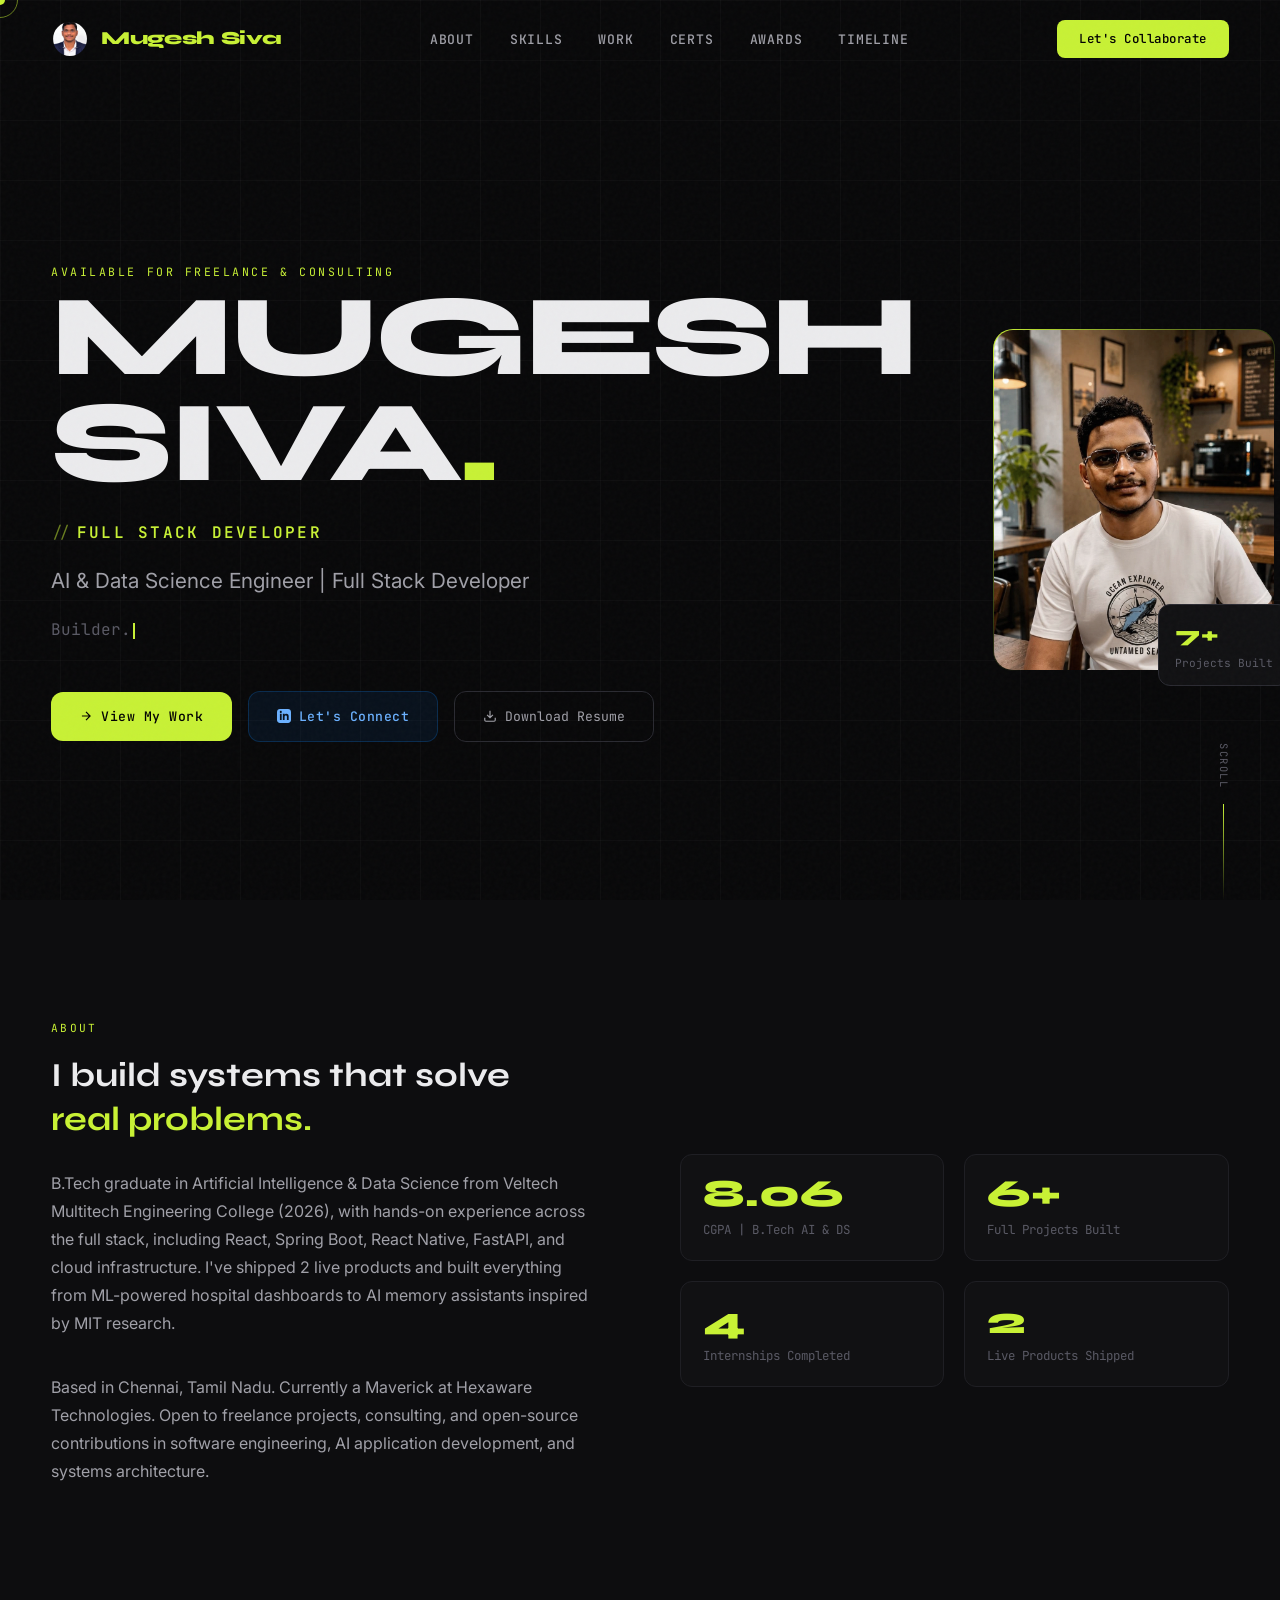
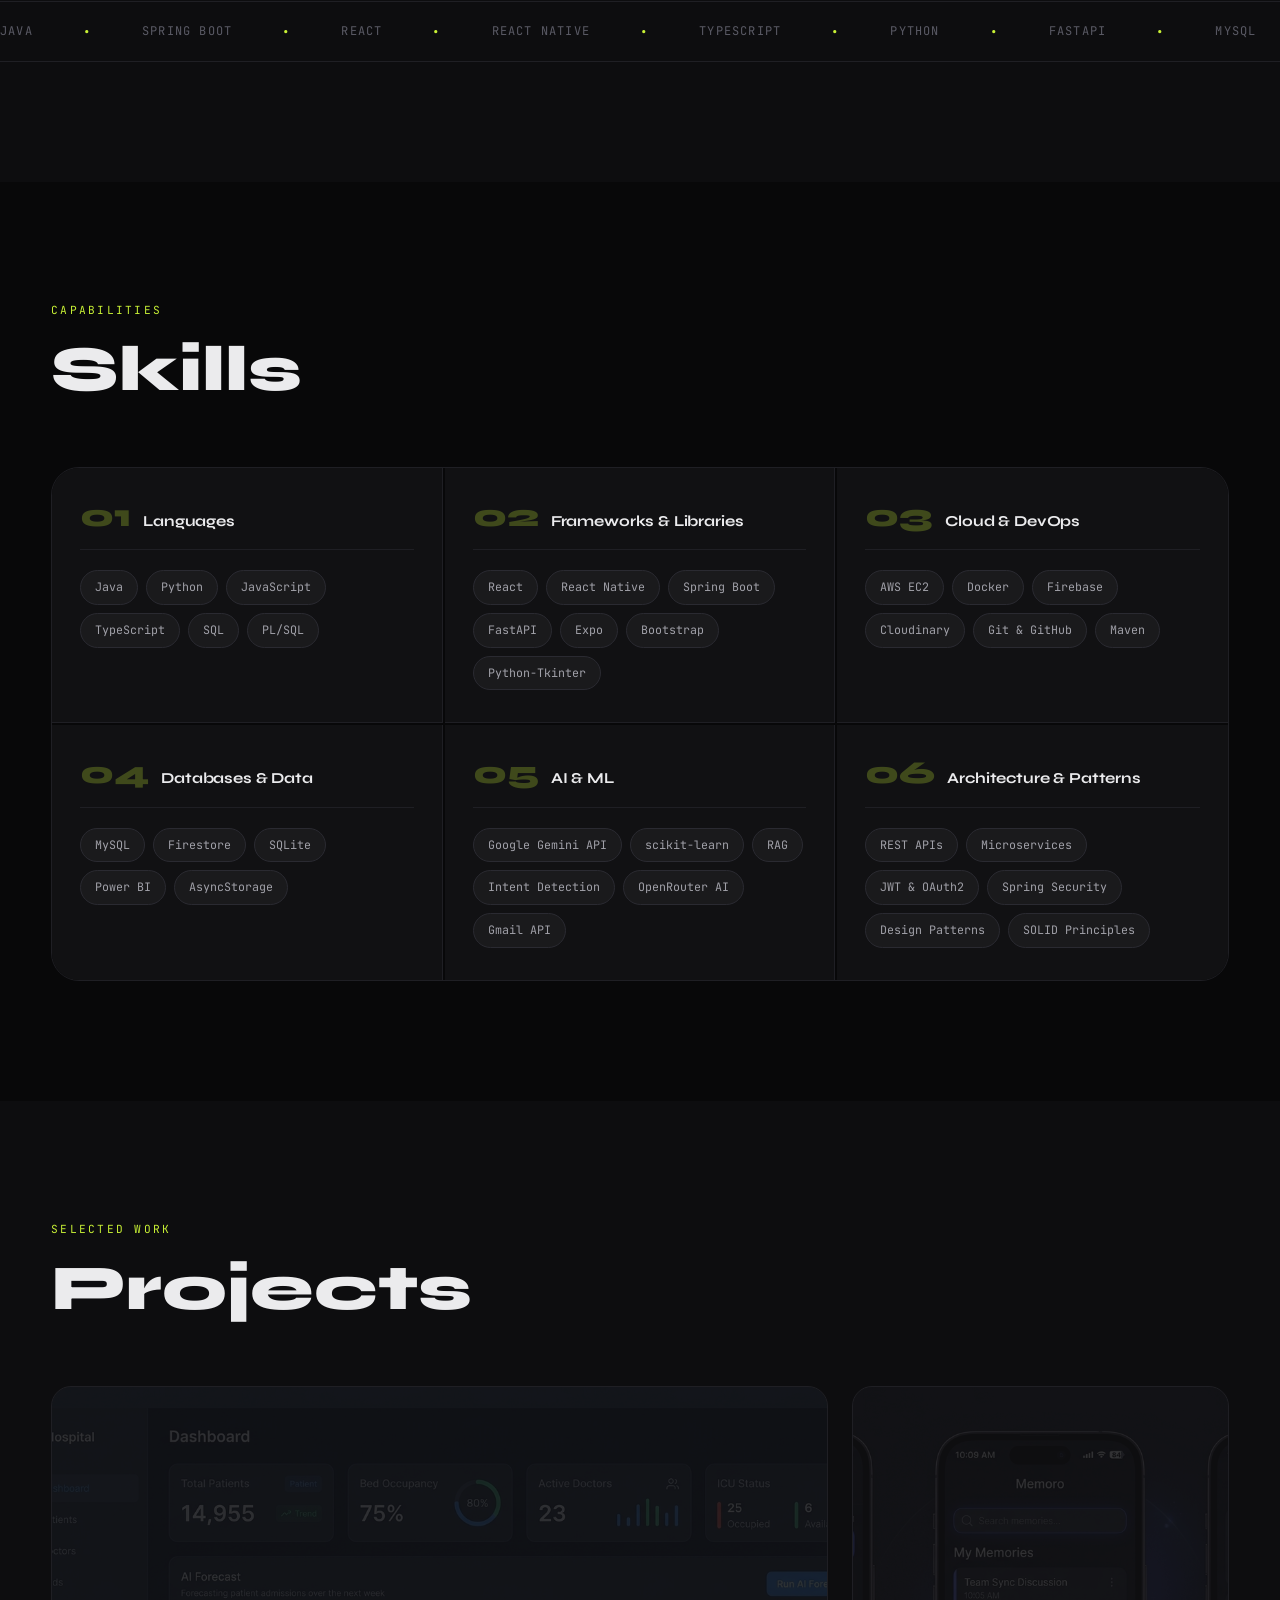
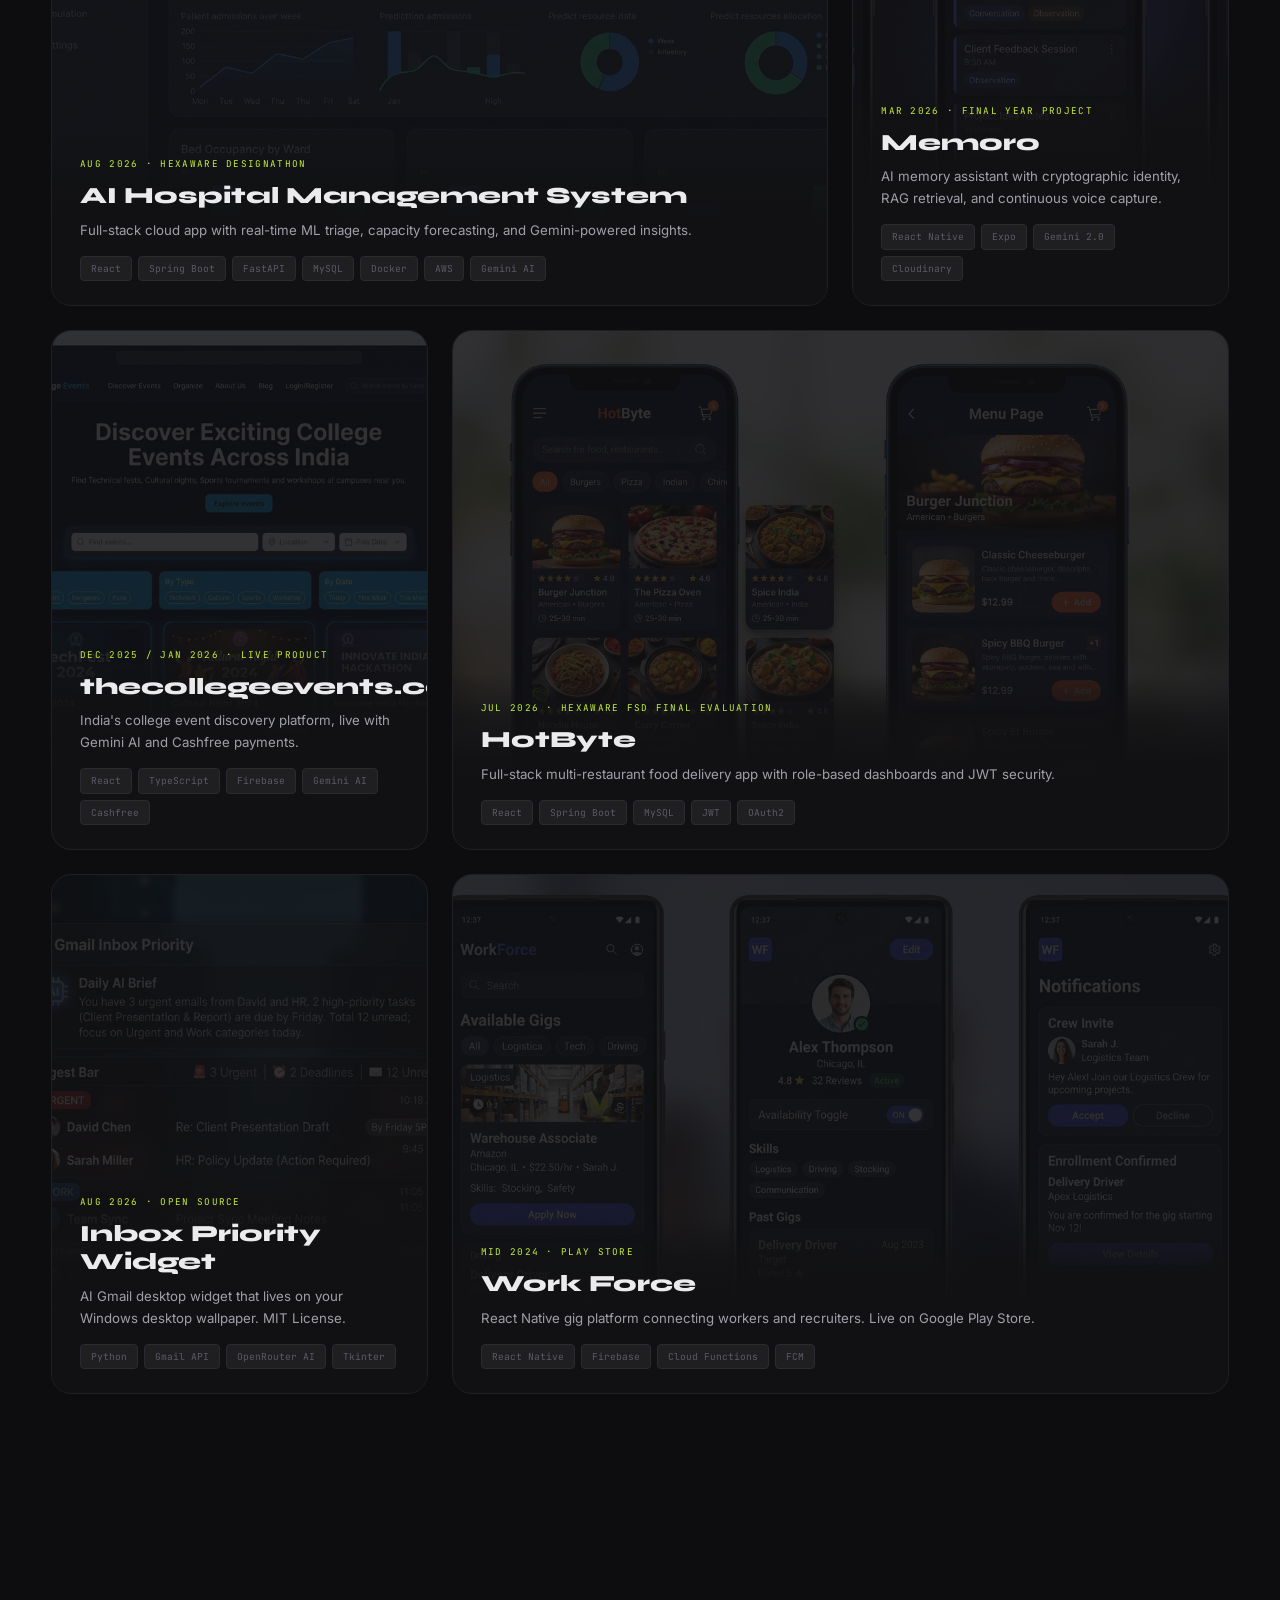
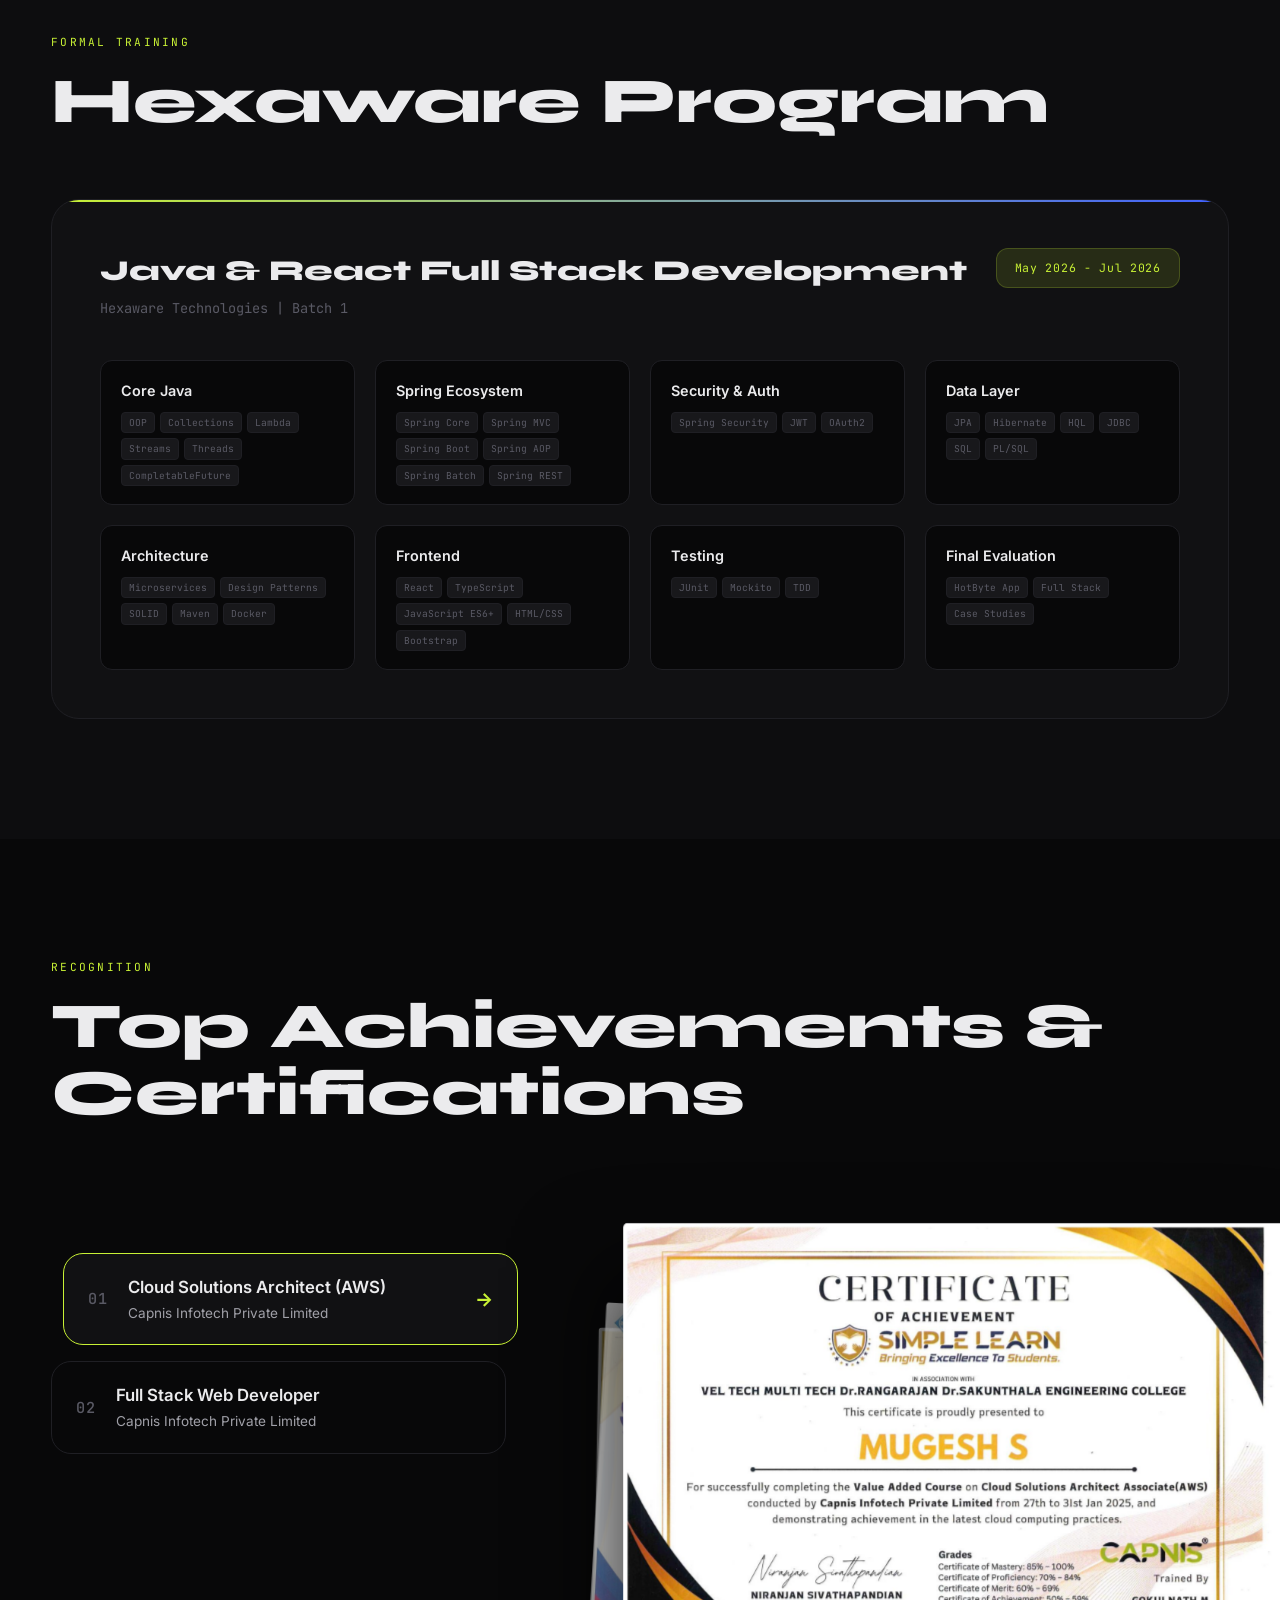
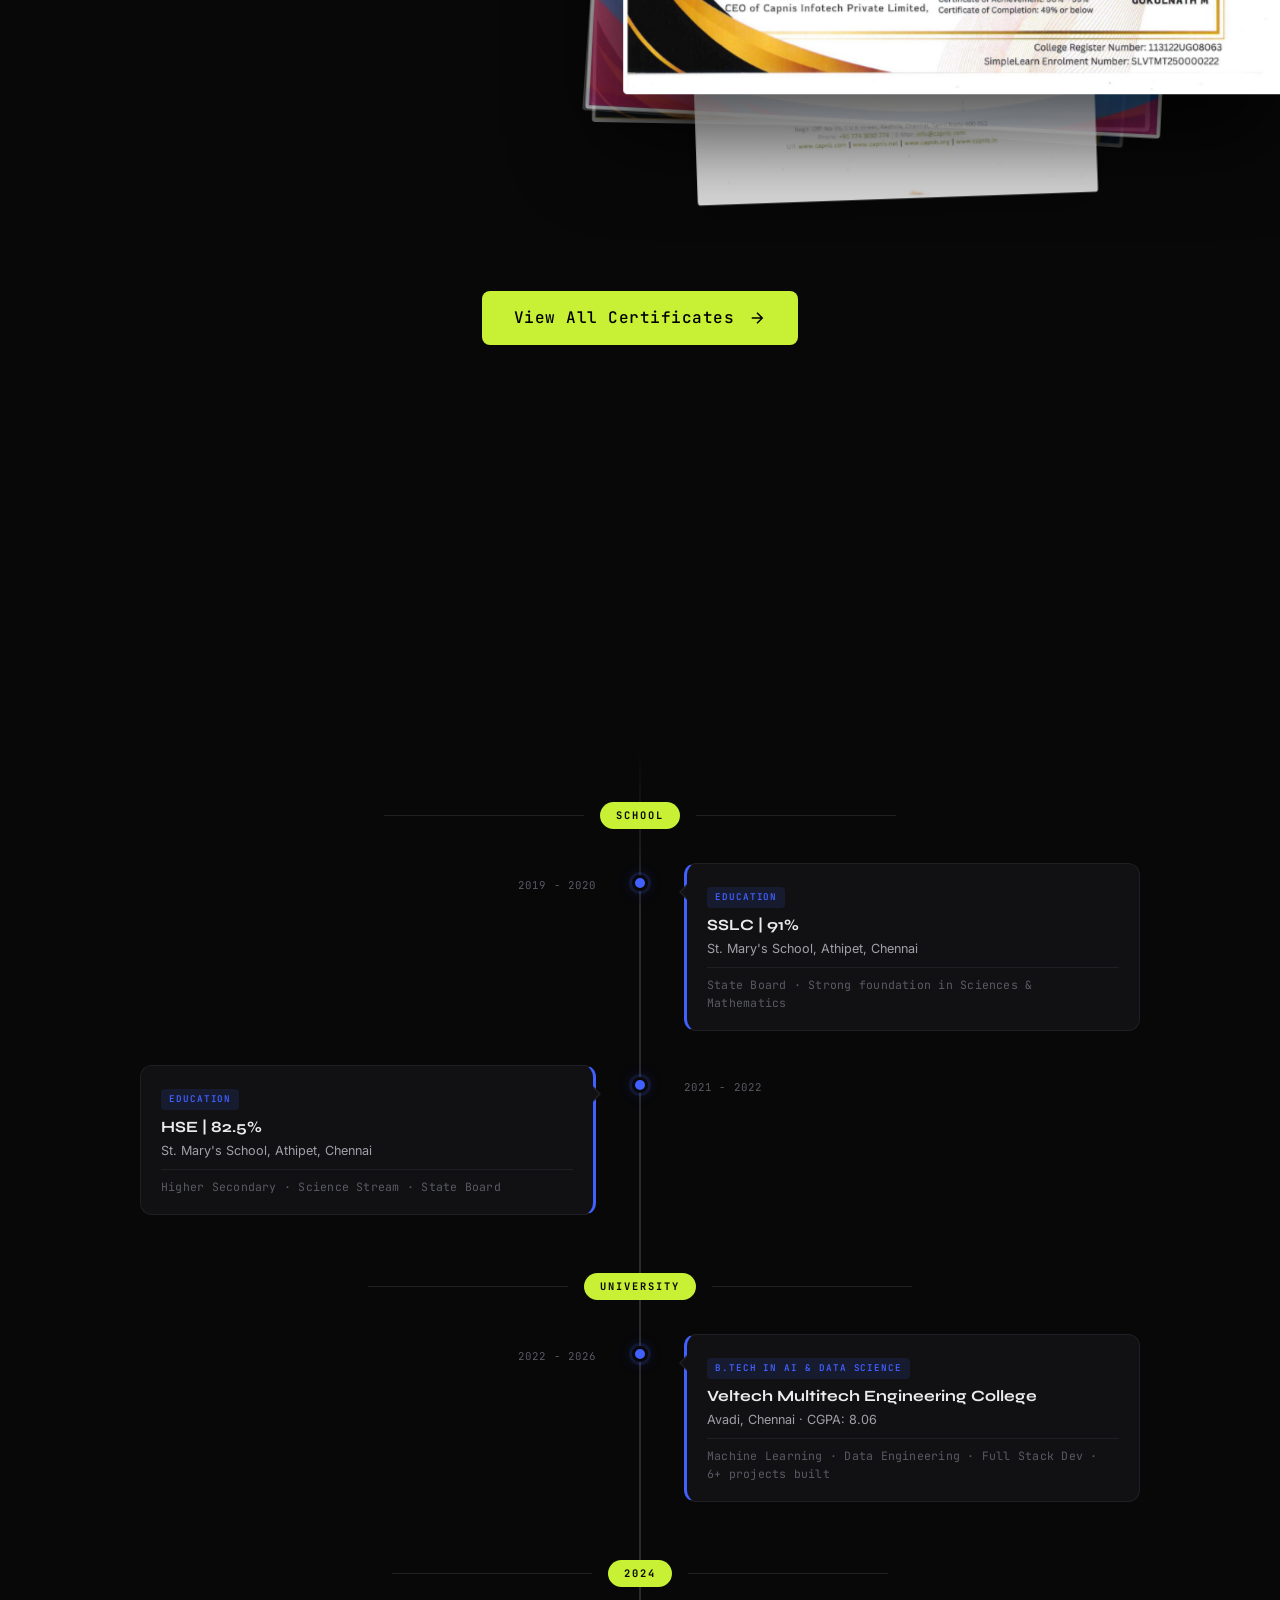
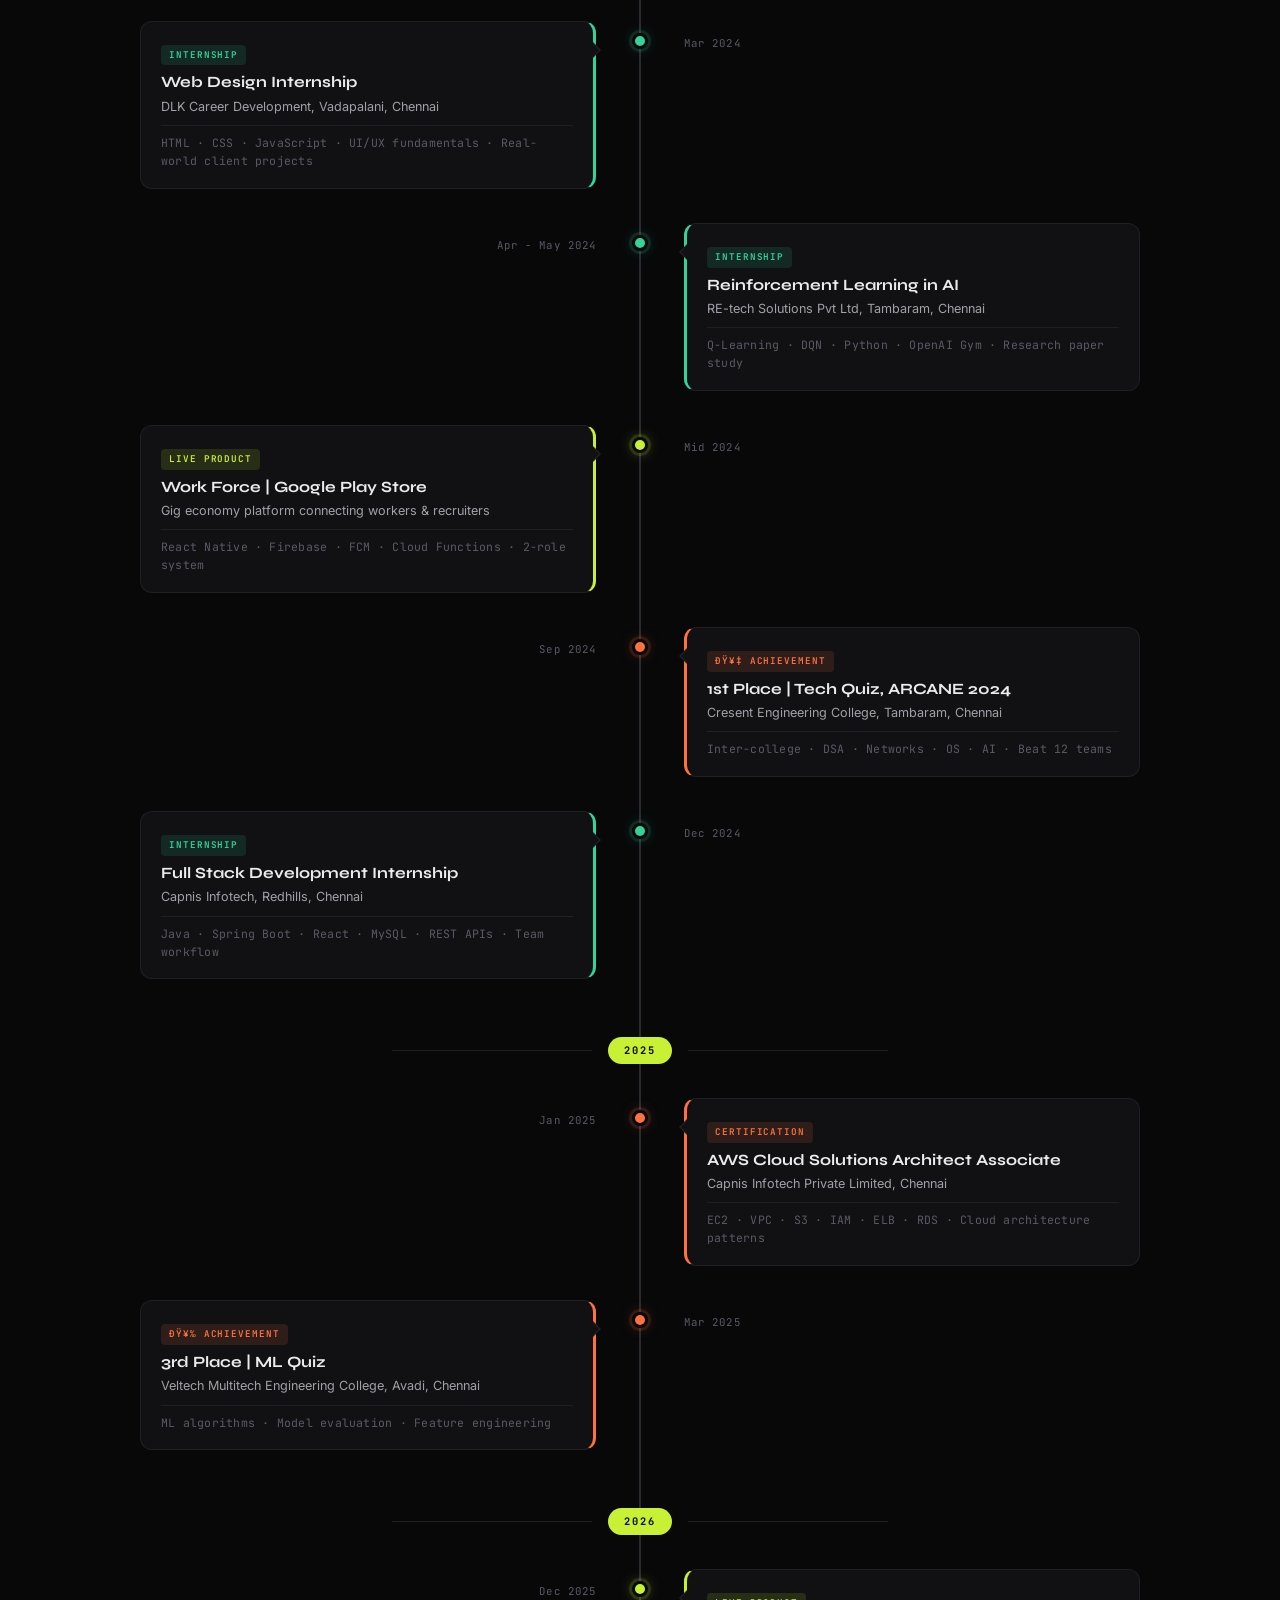
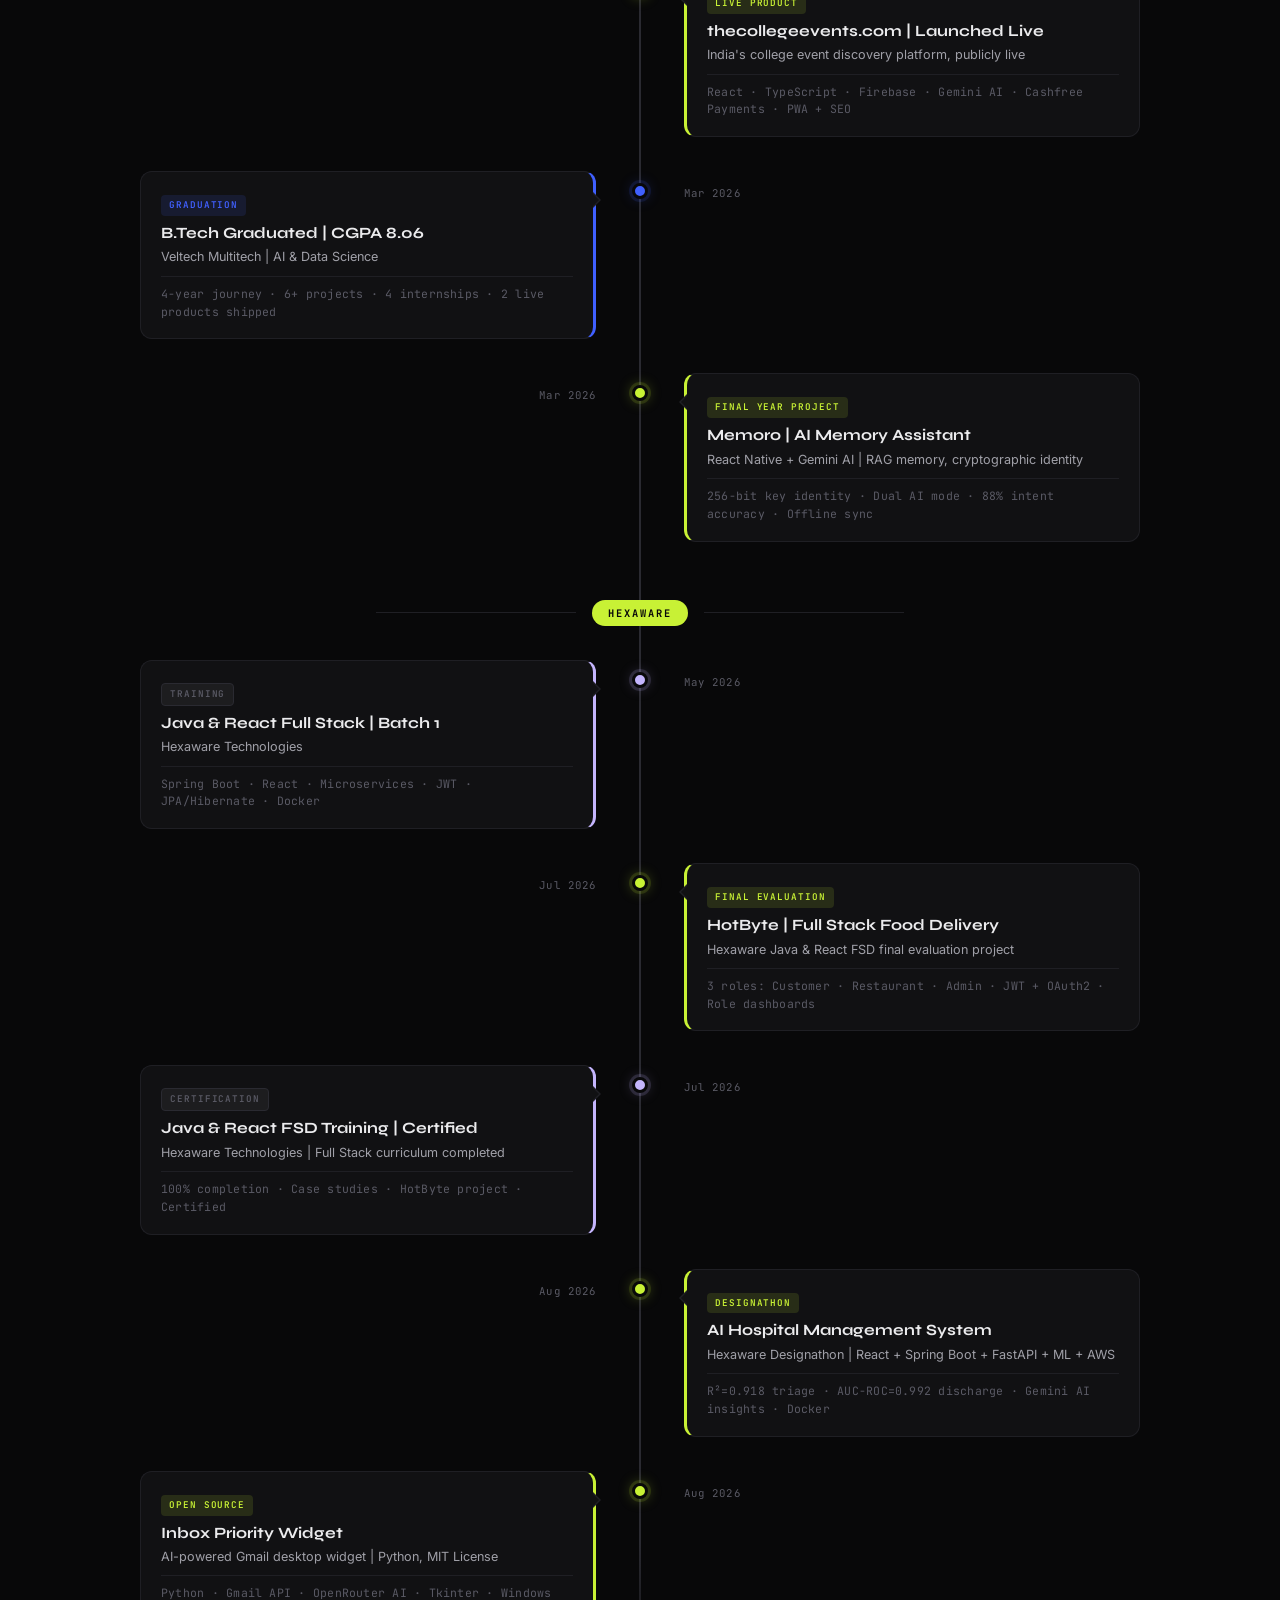
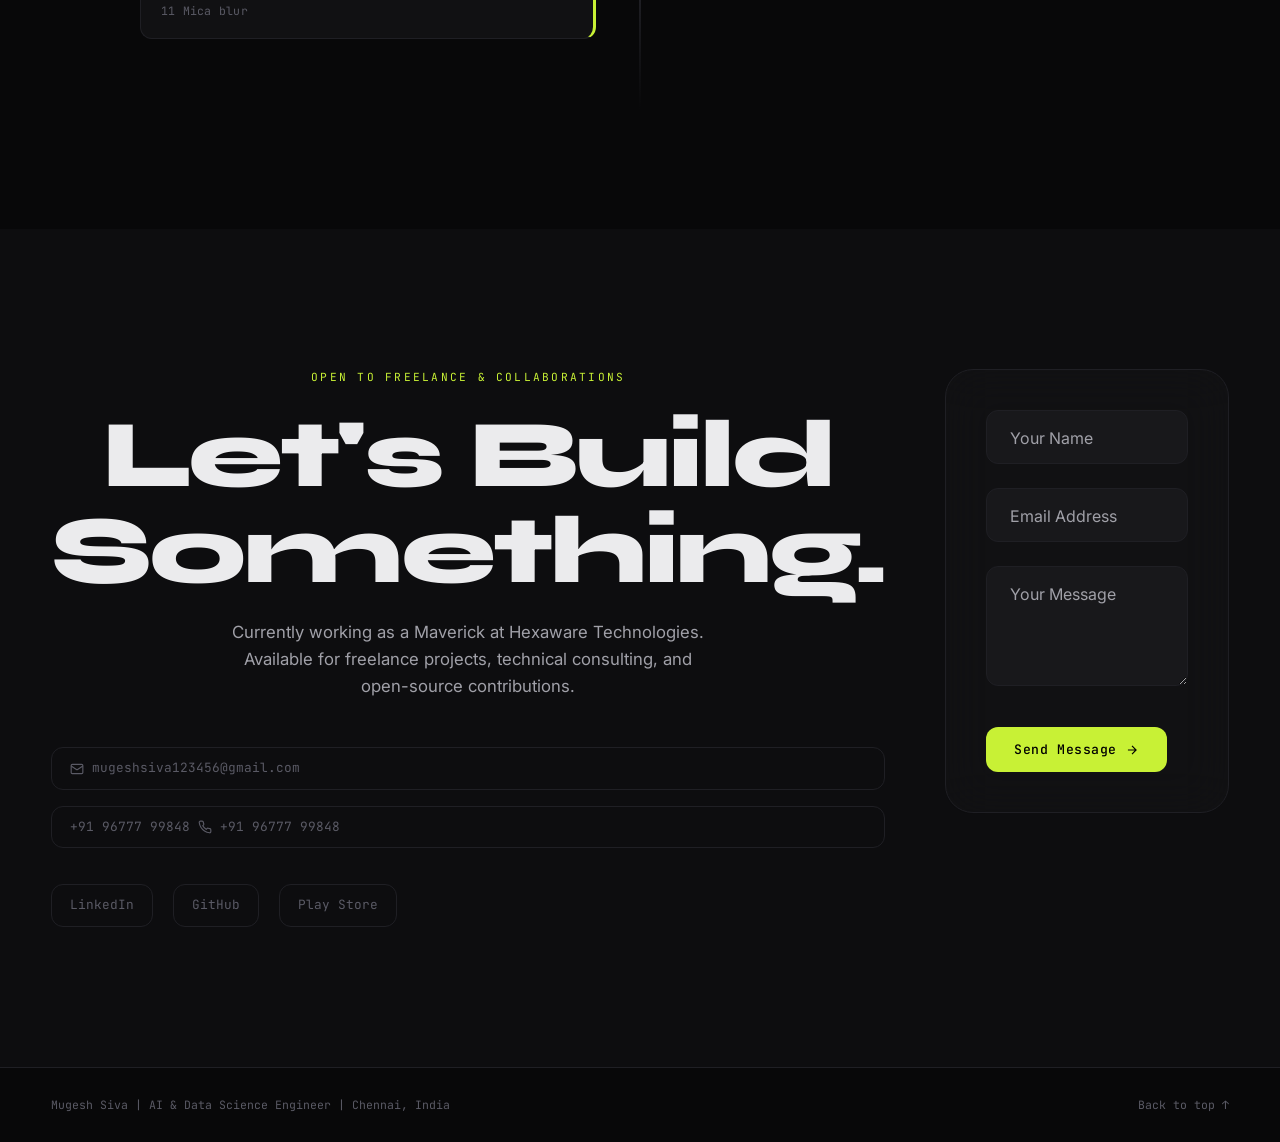
==== index.html @ f565914d "this is my first commit" ====
<!DOCTYPE html>
<html lang="en">

<head>
  <meta charset="UTF-8" />
  <meta name="viewport" content="width=device-width, initial-scale=1.0" />
  <title>Mugesh Siva | AI & Data Science Engineer</title>
  <meta name="description"
    content="Portfolio of Mugesh Siva | AI & Data Science Engineer. B.Tech graduate building full-stack systems, mobile apps, and AI-powered products." />
  <meta name="author" content="Mugesh Siva" />
  <meta property="og:title" content="Mugesh Siva | AI & Data Science Engineer" />
  <meta property="og:description"
    content="Full-stack engineer and AI builder. 6 projects, ranging from ML-powered hospital systems to live mobile apps." />
  <meta property="og:type" content="website" />
  <link rel="preconnect" href="https://fonts.googleapis.com" />
  <link rel="preconnect" href="https://fonts.gstatic.com" crossorigin />
  <link
    href="https://fonts.googleapis.com/css2?family=Syne:wght@400;600;700;800&family=Inter:wght@300;400;500;600&family=JetBrains+Mono:wght@400;500&display=swap"
    rel="stylesheet" />
  <link rel="stylesheet" href="css/style.css" />
  <style>
    .nav-links a.active {
      color: var(--accent);
    }

    #particle-canvas {
      position: absolute;
      inset: 0;
      z-index: 0;
      pointer-events: none;
    }

    .hero-content {
      position: relative;
      z-index: 1;
    }

    .hero-photo-wrap {
      position: relative;
      z-index: 1;
    }
  </style>
</head>

<body>
  <!-- Scroll Progress Indicator -->
  <div id="scroll-progress"></div>

  <!-- Custom cursor -->
  <div id="cursor"></div>
  <div id="cursor-ring"></div>

  <!-- â”€â”€ NAV â”€â”€â”€â”€â”€â”€â”€â”€â”€â”€â”€â”€â”€â”€â”€â”€â”€â”€â”€â”€â”€â”€â”€â”€â”€â”€â”€â”€â”€â”€â”€â”€â”€â”€â”€â”€â”€â”€â”€â”€â”€â”€â”€â”€â”€â”€â”€â”€â”€â”€â”€â”€ -->
  <nav id="nav">
    <div class="nav-inner">
      <a href="#hero" class="nav-logo profile-logo">
        <img src="assets/navbar-photo.jpeg" alt="Mugesh Siva" class="nav-profile-pic" />
        <span class="nav-profile-name">Mugesh Siva</span>
      </a>
      <div class="nav-links">
        <a href="#about">About</a>
        <a href="#skills">Skills</a>
        <a href="#projects">Work</a>
        <a href="#training">Certs</a>
        <a href="#achievements">Awards</a>
        <a href="#timeline">Timeline</a>
      </div>
      <a href="mailto:mugeshsiva123456@gmail.com" data-config-mailto class="nav-cta">Let's Collaborate</a>
      <button class="nav-menu-btn" aria-label="Menu">
        <span></span><span></span><span></span>
      </button>
    </div>
  </nav>

  <!-- â”€â”€ HERO â”€â”€â”€â”€â”€â”€â”€â”€â”€â”€â”€â”€â”€â”€â”€â”€â”€â”€â”€â”€â”€â”€â”€â”€â”€â”€â”€â”€â”€â”€â”€â”€â”€â”€â”€â”€â”€â”€â”€â”€â”€â”€â”€â”€â”€â”€â”€â”€â”€â”€â”€ -->
  <section id="hero" class="grid-bg">
    <canvas id="particle-canvas"></canvas>
    <div class="container">
      <div class="hero-inner">
        <div class="hero-content">
          <span class="hero-tag">Available for freelance & consulting</span>
          <h1 class="hero-name" data-scramble="MUGESH SIVA">MUGESH SIVA<span class="accent-dot">.</span></h1>
          <div class="hero-skill-cycle" id="hero-skill-cycle" aria-live="polite">
            <span class="skill-cycle-prefix">// </span>
            <div class="skill-cycle-window">
              <span class="skill-cycle-text" id="skill-cycle-text">FULL STACK DEVELOPER</span>
            </div>
          </div>
          <p class="hero-role">AI &amp; Data Science Engineer | Full Stack Developer</p>
          <p class="hero-descriptor" id="hero-descriptor"><span></span><span class="cursor-blink"></span></p>
          <div class="hero-actions">
            <a href="#projects" class="btn-primary">
              <svg width="14" height="14" fill="none" stroke="currentColor" stroke-width="2" viewBox="0 0 24 24">
                <path d="M5 12h14M12 5l7 7-7 7" />
              </svg>
              View My Work
            </a>
            <a href="#" data-config-href="linkedin" target="_blank" rel="noopener" class="btn-linkedin">
              <svg width="14" height="14" fill="currentColor" viewBox="0 0 24 24">
                <path
                  d="M19 0h-14c-2.761 0-5 2.239-5 5v14c0 2.761 2.239 5 5 5h14c2.762 0 5-2.239 5-5v-14c0-2.761-2.238-5-5-5zm-11 19h-3v-11h3v11zm-1.5-12.268c-.966 0-1.75-.79-1.75-1.764s.784-1.764 1.75-1.764 1.75.79 1.75 1.764-.783 1.764-1.75 1.764zm13.5 12.268h-3v-5.604c0-3.368-4-3.113-4 0v5.604h-3v-11h3v1.765c1.396-2.586 7-2.777 7 2.476v6.759z" />
              </svg>
              Let's Connect
            </a>
            <a href="assets/Mugesh_Siva_Resume.pdf" download class="btn-secondary">
              <svg width="14" height="14" fill="none" stroke="currentColor" stroke-width="2" viewBox="0 0 24 24">
                <path d="M21 15v4a2 2 0 0 1-2 2H5a2 2 0 0 1-2-2v-4M7 10l5 5 5-5M12 15V3" />
              </svg>
              Download Resume
            </a>
          </div>
        </div>
        <div class="hero-photo-wrap">
          <div class="hero-photo-frame">
            <img src="assets/mugesh.jpg" alt="Mugesh Siva" />
          </div>
          <div class="hero-photo-badge">
            <div class="badge-stat">7+</div>
            <div class="badge-label">Projects Built</div>
          </div>
        </div>
      </div>
    </div>
    <div class="hero-scroll">
      <span>Scroll</span>
      <div class="scroll-line"></div>
    </div>
  </section>

  <!-- â”€â”€ ABOUT â”€â”€â”€â”€â”€â”€â”€â”€â”€â”€â”€â”€â”€â”€â”€â”€â”€â”€â”€â”€â”€â”€â”€â”€â”€â”€â”€â”€â”€â”€â”€â”€â”€â”€â”€â”€â”€â”€â”€â”€â”€â”€â”€â”€â”€â”€â”€â”€â”€â”€ -->
  <section id="about" class="section">
    <div class="container">
      <div class="about-grid">
        <div>
          <span class="section-label reveal">About</span>
          <h2 class="about-statement reveal delay-1">
            I build systems that solve<br />
            <span class="highlight">real problems.</span>
          </h2>
          <p class="about-body reveal delay-2">
            B.Tech graduate in Artificial Intelligence &amp; Data Science from Veltech Multitech Engineering College
            (2026),
            with hands-on experience across the full stack, including React, Spring Boot, React Native, FastAPI, and
            cloud infrastructure.
            I've shipped 2 live products and built everything from ML-powered hospital dashboards to AI memory
            assistants
            inspired by MIT research.
          </p>
          <p class="about-body reveal delay-3">
            Based in Chennai, Tamil Nadu. Currently a Maverick at Hexaware Technologies.
            Open to freelance projects, consulting, and open-source contributions in software engineering, AI
            application development,
            and systems architecture.
          </p>
        </div>
        <div>
          <div class="about-stats reveal delay-2">
            <div class="stat-card">
              <div class="stat-number"><span data-count="8.06" data-suffix="" data-decimal="true">0</span></div>
              <div class="stat-label">CGPA | B.Tech AI &amp; DS</div>
            </div>
            <div class="stat-card">
              <div class="stat-number"><span data-count="6" data-suffix="+">0</span></div>
              <div class="stat-label">Full Projects Built</div>
            </div>
            <div class="stat-card">
              <div class="stat-number"><span data-count="4" data-suffix="">0</span></div>
              <div class="stat-label">Internships Completed</div>
            </div>
            <div class="stat-card">
              <div class="stat-number"><span data-count="2" data-suffix="">0</span></div>
              <div class="stat-label">Live Products Shipped</div>
            </div>
          </div>
        </div>
      </div>
    </div>

    <div class="marquee-wrap reveal" style="margin-top:80px;">
      <div class="marquee-track">
        <span class="marquee-item">Java</span>
        <span class="marquee-item">Spring Boot</span>
        <span class="marquee-item">React</span>
        <span class="marquee-item">React Native</span>
        <span class="marquee-item">TypeScript</span>
        <span class="marquee-item">Python</span>
        <span class="marquee-item">FastAPI</span>
        <span class="marquee-item">MySQL</span>
        <span class="marquee-item">Firebase</span>
        <span class="marquee-item">AWS EC2</span>
        <span class="marquee-item">Docker</span>
        <span class="marquee-item">Gemini AI</span>
        <span class="marquee-item">JWT</span>
        <span class="marquee-item">Spring Security</span>
        <span class="marquee-item">Expo</span>
        <span class="marquee-item">Cloudinary</span>
        <!-- Duplicate for seamless loop -->
        <span class="marquee-item">Java</span>
        <span class="marquee-item">Spring Boot</span>
        <span class="marquee-item">React</span>
        <span class="marquee-item">React Native</span>
        <span class="marquee-item">TypeScript</span>
        <span class="marquee-item">Python</span>
        <span class="marquee-item">FastAPI</span>
        <span class="marquee-item">MySQL</span>
        <span class="marquee-item">Firebase</span>
        <span class="marquee-item">AWS EC2</span>
        <span class="marquee-item">Docker</span>
        <span class="marquee-item">Gemini AI</span>
        <span class="marquee-item">JWT</span>
        <span class="marquee-item">Spring Security</span>
        <span class="marquee-item">Expo</span>
        <span class="marquee-item">Cloudinary</span>
      </div>
    </div>
  </section>

  <!-- â”€â”€ SKILLS â”€â”€â”€â”€â”€â”€â”€â”€â”€â”€â”€â”€â”€â”€â”€â”€â”€â”€â”€â”€â”€â”€â”€â”€â”€â”€â”€â”€â”€â”€â”€â”€â”€â”€â”€â”€â”€â”€â”€â”€â”€â”€â”€â”€â”€â”€â”€â”€â”€â”€ -->
  <section id="skills" class="section">
    <div class="container">
      <span class="section-label reveal">Capabilities</span>
      <h2 class="section-title reveal delay-1">Skills</h2>
      <div class="skills-grid">

        <div class="skills-category reveal">
          <div class="skills-cat-header">
            <div class="skills-cat-icon">01</div>
            <span class="skills-cat-label">Languages</span>
          </div>
          <div class="skills-tags">
            <span class="skill-tag">Java</span>
            <span class="skill-tag">Python</span>
            <span class="skill-tag">JavaScript</span>
            <span class="skill-tag">TypeScript</span>
            <span class="skill-tag">SQL</span>
            <span class="skill-tag">PL/SQL</span>
          </div>
        </div>

        <div class="skills-category reveal delay-1">
          <div class="skills-cat-header">
            <div class="skills-cat-icon">02</div>
            <span class="skills-cat-label">Frameworks &amp; Libraries</span>
          </div>
          <div class="skills-tags">
            <span class="skill-tag">React</span>
            <span class="skill-tag">React Native</span>
            <span class="skill-tag">Spring Boot</span>
            <span class="skill-tag">FastAPI</span>
            <span class="skill-tag">Expo</span>
            <span class="skill-tag">Bootstrap</span>
            <span class="skill-tag">Python-Tkinter</span>
          </div>
        </div>

        <div class="skills-category reveal delay-2">
          <div class="skills-cat-header">
            <div class="skills-cat-icon">03</div>
            <span class="skills-cat-label">Cloud &amp; DevOps</span>
          </div>
          <div class="skills-tags">
            <span class="skill-tag">AWS EC2</span>
            <span class="skill-tag">Docker</span>
            <span class="skill-tag">Firebase</span>
            <span class="skill-tag">Cloudinary</span>
            <span class="skill-tag">Git &amp; GitHub</span>
            <span class="skill-tag">Maven</span>
          </div>
        </div>

        <div class="skills-category reveal delay-3">
          <div class="skills-cat-header">
            <div class="skills-cat-icon">04</div>
            <span class="skills-cat-label">Databases &amp; Data</span>
          </div>
          <div class="skills-tags">
            <span class="skill-tag">MySQL</span>
            <span class="skill-tag">Firestore</span>
            <span class="skill-tag">SQLite</span>
            <span class="skill-tag">Power BI</span>
            <span class="skill-tag">AsyncStorage</span>
          </div>
        </div>

        <div class="skills-category reveal delay-4">
          <div class="skills-cat-header">
            <div class="skills-cat-icon">05</div>
            <span class="skills-cat-label">AI &amp; ML</span>
          </div>
          <div class="skills-tags">
            <span class="skill-tag">Google Gemini API</span>
            <span class="skill-tag">scikit-learn</span>
            <span class="skill-tag">RAG</span>
            <span class="skill-tag">Intent Detection</span>
            <span class="skill-tag">OpenRouter AI</span>
            <span class="skill-tag">Gmail API</span>
          </div>
        </div>

        <div class="skills-category reveal delay-5">
          <div class="skills-cat-header">
            <div class="skills-cat-icon">06</div>
            <span class="skills-cat-label">Architecture &amp; Patterns</span>
          </div>
          <div class="skills-tags">
            <span class="skill-tag">REST APIs</span>
            <span class="skill-tag">Microservices</span>
            <span class="skill-tag">JWT &amp; OAuth2</span>
            <span class="skill-tag">Spring Security</span>
            <span class="skill-tag">Design Patterns</span>
            <span class="skill-tag">SOLID Principles</span>
          </div>
        </div>

      </div>
    </div>
  </section>

  <!-- â”€â”€ PROJECTS â”€â”€â”€â”€â”€â”€â”€â”€â”€â”€â”€â”€â”€â”€â”€â”€â”€â”€â”€â”€â”€â”€â”€â”€â”€â”€â”€â”€â”€â”€â”€â”€â”€â”€â”€â”€â”€â”€â”€â”€â”€â”€â”€â”€â”€â”€â”€â”€ -->
  <section id="projects" class="section">
    <div class="container">
      <span class="section-label reveal">Selected Work</span>
      <h2 class="section-title reveal delay-1">Projects</h2>
      <div class="bento-grid">

        <!-- 1 | Hospital (wide) -->
        <div class="bento-card reveal" onclick="window.location.href='projects/hospital-management.html'">
          <img class="bento-img" src="assets/hospital-preview.jpg" alt="AI Hospital Management System" />
          <div class="bento-footer">
            <span class="bento-tag">Aug 2026 · Hexaware Designathon</span>
            <div class="bento-name">AI Hospital Management System</div>
            <div class="bento-desc">Full-stack cloud app with real-time ML triage, capacity forecasting, and
              Gemini-powered insights.</div>
            <div class="bento-stack">
              <span>React</span><span>Spring
                Boot</span><span>FastAPI</span><span>MySQL</span><span>Docker</span><span>AWS</span><span>Gemini
                AI</span>
            </div>
          </div>
          <div class="bento-overlay">
            <div>
              <div class="overlay-title">AI Hospital Management System</div>
              <div class="overlay-desc">A full-stack cloud hospital system built for the Hexaware Designathon. Features
                3 trained ML models with industry-grade accuracy metrics.</div>
              <ul class="overlay-features">
                <li>Severity model: R² = 0.918 (real-time patient triage from vitals</li>
                <li>Discharge prediction: AUC-ROC = 0.992</li>
                <li>Bed demand forecasting: R² = 0.71</li>
                <li>Gemini AI for operational dashboard insights</li>
                <li>Capacity simulation with Recharts visualisation</li>
                <li>Deployed on AWS EC2 with Docker containers</li>
              </ul>
            </div>
            <div class="overlay-actions">
              <span class="overlay-btn overlay-btn-primary">Explore Project <svg width="14" height="14" fill="none"
                  stroke="currentColor" stroke-width="2" viewBox="0 0 24 24">
                  <path d="M5 12h14M12 5l7 7-7 7" />
                </svg></span>
            </div>
          </div>
        </div>

        <!-- 2 | Memoro -->
        <div class="bento-card reveal delay-1" onclick="window.location.href='projects/memoro.html'">
          <img class="bento-img" src="assets/memoro-preview.jpg" alt="Memoro" />
          <div class="bento-footer">
            <span class="bento-tag">Mar 2026 · Final Year Project</span>
            <div class="bento-name">Memoro</div>
            <div class="bento-desc">AI memory assistant with cryptographic identity, RAG retrieval, and continuous voice
              capture.</div>
            <div class="bento-stack">
              <span>React Native</span><span>Expo</span><span>Gemini 2.0</span><span>Cloudinary</span>
            </div>
          </div>
          <div class="bento-overlay">
            <div>
              <div class="overlay-title">Memoro</div>
              <div class="overlay-desc">A personal AI memory assistant that listens, stores, and recalls everything you
                say. No account needed; uses a 256-bit cryptographic key as identity.</div>
              <ul class="overlay-features">
                <li>Cryptographic key-based identity (no login/account)</li>
                <li>Dual AI mode: Conversational + Deep Memory (RAG)</li>
                <li>Intent detection engine with 88% accuracy</li>
                <li>PIN + biometric authentication with progressive lockout</li>
                <li>Offline mode with automatic cloud sync</li>
              </ul>
            </div>
            <div class="overlay-actions">
              <span class="overlay-btn overlay-btn-primary">Explore Project <svg width="14" height="14" fill="none"
                  stroke="currentColor" stroke-width="2" viewBox="0 0 24 24">
                  <path d="M5 12h14M12 5l7 7-7 7" />
                </svg></span>
            </div>
          </div>
        </div>

        <!-- 3 | thecollegeevents.com -->
        <div class="bento-card reveal delay-2" onclick="window.location.href='projects/college-events.html'">
          <img class="bento-img" src="assets/college-events-preview.jpg" alt="The College Events" />
          <div class="bento-footer">
            <span class="bento-tag">Dec 2025 / Jan 2026 · Live Product</span>
            <div class="bento-name">thecollegeevents.com</div>
            <div class="bento-desc">India's college event discovery platform, live with Gemini AI and Cashfree payments.
            </div>
            <div class="bento-stack">
              <span>React</span><span>TypeScript</span><span>Firebase</span><span>Gemini AI</span><span>Cashfree</span>
            </div>
          </div>
          <div class="bento-overlay">
            <div>
              <div class="overlay-title">thecollegeevents.com</div>
              <div class="overlay-desc">A live platform for discovering inter-college events across India. Colleges
                register, get admin-approved, and promote events with paid listings.</div>
              <ul class="overlay-features">
                <li>Live at thecollegeevents.com</li>
                <li>Multi-role: Students, Colleges, Admin</li>
                <li>Cashfree payment integration for promotions</li>
                <li>Gemini AI event recommendations</li>
                <li>Full SEO + PWA + structured data</li>
              </ul>
            </div>
            <div class="overlay-actions">
              <span class="overlay-btn overlay-btn-primary">Explore Project <svg width="14" height="14" fill="none"
                  stroke="currentColor" stroke-width="2" viewBox="0 0 24 24">
                  <path d="M5 12h14M12 5l7 7-7 7" />
                </svg></span>
              <a href="#" data-config-href="collegeEventsUrl" target="_blank" rel="noopener"
                class="overlay-btn overlay-btn-ghost" onclick="event.stopPropagation()">Live Site</a>
            </div>
          </div>
        </div>

        <!-- 4 | HotByte (wide) -->
        <div class="bento-card reveal" onclick="window.location.href='projects/hotbyte.html'">
          <img class="bento-img" src="assets/hotbyte-preview.jpg" alt="HotByte" />
          <div class="bento-footer">
            <span class="bento-tag">Jul 2026 · Hexaware FSD Final Evaluation</span>
            <div class="bento-name">HotByte</div>
            <div class="bento-desc">Full-stack multi-restaurant food delivery app with role-based dashboards and JWT
              security.</div>
            <div class="bento-stack">
              <span>React</span><span>Spring Boot</span><span>MySQL</span><span>JWT</span><span>OAuth2</span>
            </div>
          </div>
          <div class="bento-overlay">
            <div>
              <div class="overlay-title">HotByte</div>
              <div class="overlay-desc">A full-stack food delivery platform built as the final evaluation project for
                Hexaware's Java + React FSD training. Three distinct roles with dedicated dashboards.</div>
              <ul class="overlay-features">
                <li>Customer: Browse, cart, checkout, order tracking</li>
                <li>Restaurant owner: Menu management, live orders</li>
                <li>Admin: Manage restaurants, users, orders, menus</li>
                <li>JWT + OAuth2 authentication with forgot password flow</li>
                <li>Veg/non-veg + category + sort filters</li>
              </ul>
            </div>
            <div class="overlay-actions">
              <span class="overlay-btn overlay-btn-primary">Explore Project <svg width="14" height="14" fill="none"
                  stroke="currentColor" stroke-width="2" viewBox="0 0 24 24">
                  <path d="M5 12h14M12 5l7 7-7 7" />
                </svg></span>
              <a href="#" data-config-href="githubHotbyte" target="_blank" rel="noopener"
                class="overlay-btn overlay-btn-ghost" onclick="event.stopPropagation()">GitHub</a>
            </div>
          </div>
        </div>

        <!-- 5 | Inbox Widget -->
        <div class="bento-card reveal delay-1" onclick="window.location.href='projects/inbox-widget.html'">
          <img class="bento-img" src="assets/email-widget-preview.jpg" alt="Inbox Priority Widget" />
          <div class="bento-footer">
            <span class="bento-tag">Aug 2026 · Open Source</span>
            <div class="bento-name">Inbox Priority Widget</div>
            <div class="bento-desc">AI Gmail desktop widget that lives on your Windows desktop wallpaper. MIT License.
            </div>
            <div class="bento-stack">
              <span>Python</span><span>Gmail API</span><span>OpenRouter AI</span><span>Tkinter</span>
            </div>
          </div>
          <div class="bento-overlay">
            <div>
              <div class="overlay-title">Inbox Priority Widget</div>
              <div class="overlay-desc">A borderless desktop panel that reads and classifies your Gmail with AI, shows a
                daily brief, detects deadlines, and drafts replies | all without ever opening Gmail.</div>
              <ul class="overlay-features">
                <li>Multi-account Gmail polling (read-only, by design)</li>
                <li>AI classification: Urgent, Work, Personal, Newsletter</li>
                <li>Classification caching to optimize free-tier API keys last longer</li>
                <li>Deadline detection and AI draft replies on demand</li>
                <li>Windows 11 Mica/Acrylic glass blur, desktop-embedded</li>
              </ul>
            </div>
            <div class="overlay-actions">
              <span class="overlay-btn overlay-btn-primary">Explore Project <svg width="14" height="14" fill="none"
                  stroke="currentColor" stroke-width="2" viewBox="0 0 24 24">
                  <path d="M5 12h14M12 5l7 7-7 7" />
                </svg></span>
            </div>
          </div>
        </div>

        <!-- 6 | Work Force -->
        <div class="bento-card reveal delay-2" onclick="window.location.href='projects/workforce.html'">
          <img class="bento-img" src="assets/workforce-preview.jpg" alt="Work Force" />
          <div class="bento-footer">
            <span class="bento-tag">Mid 2024 · Play Store</span>
            <div class="bento-name">Work Force</div>
            <div class="bento-desc">React Native gig platform connecting workers and recruiters. Live on Google Play
              Store.</div>
            <div class="bento-stack">
              <span>React Native</span><span>Firebase</span><span>Cloud Functions</span><span>FCM</span>
            </div>
          </div>
          <div class="bento-overlay">
            <div>
              <div class="overlay-title">Work Force</div>
              <div class="overlay-desc">A gig economy platform connecting workers with recruiters, published on the
                Google Play Store. Real-time job listings and crew invite system.</div>
              <ul class="overlay-features">
                <li>Live on Google Play Store</li>
                <li>Real-time gig listings and enrollment</li>
                <li>Crew invite system with notifications (FCM)</li>
                <li>Role-based profiles | Worker and Recruiter</li>
                <li>Firebase Auth, Firestore, Cloud Functions, Storage</li>
              </ul>
            </div>
            <div class="overlay-actions">
              <span class="overlay-btn overlay-btn-primary">Explore Project <svg width="14" height="14" fill="none"
                  stroke="currentColor" stroke-width="2" viewBox="0 0 24 24">
                  <path d="M5 12h14M12 5l7 7-7 7" />
                </svg></span>
              <a href="#" data-config-href="playStoreUrl" target="_blank" rel="noopener"
                class="overlay-btn overlay-btn-ghost" onclick="event.stopPropagation()">Play Store</a>
            </div>
          </div>
        </div>

      </div>
    </div>
  </section>

  <!-- â”€â”€ TRAINING â”€â”€â”€â”€â”€â”€â”€â”€â”€â”€â”€â”€â”€â”€â”€â”€â”€â”€â”€â”€â”€â”€â”€â”€â”€â”€â”€â”€â”€â”€â”€â”€â”€â”€â”€â”€â”€â”€â”€â”€â”€â”€â”€â”€â”€â”€â”€â”€â”€ -->
  <section id="training" class="section">
    <div class="container">
      <span class="section-label reveal">Formal Training</span>
      <h2 class="section-title reveal delay-1">Hexaware Program</h2>
      <div class="training-card reveal delay-2">
        <div class="training-header">
          <div>
            <div class="training-title">Java &amp; React Full Stack Development</div>
            <div class="training-meta">Hexaware Technologies | Batch 1</div>
          </div>
          <div class="training-period">May 2026 - Jul 2026</div>
        </div>
        <div class="training-modules">
          <div class="training-module">
            <div class="module-name">Core Java</div>
            <div class="module-tags">
              <span class="module-tag">OOP</span><span class="module-tag">Collections</span>
              <span class="module-tag">Lambda</span><span class="module-tag">Streams</span>
              <span class="module-tag">Threads</span><span class="module-tag">CompletableFuture</span>
            </div>
          </div>
          <div class="training-module">
            <div class="module-name">Spring Ecosystem</div>
            <div class="module-tags">
              <span class="module-tag">Spring Core</span><span class="module-tag">Spring MVC</span>
              <span class="module-tag">Spring Boot</span><span class="module-tag">Spring AOP</span>
              <span class="module-tag">Spring Batch</span><span class="module-tag">Spring REST</span>
            </div>
          </div>
          <div class="training-module">
            <div class="module-name">Security &amp; Auth</div>
            <div class="module-tags">
              <span class="module-tag">Spring Security</span><span class="module-tag">JWT</span>
              <span class="module-tag">OAuth2</span>
            </div>
          </div>
          <div class="training-module">
            <div class="module-name">Data Layer</div>
            <div class="module-tags">
              <span class="module-tag">JPA</span><span class="module-tag">Hibernate</span>
              <span class="module-tag">HQL</span><span class="module-tag">JDBC</span>
              <span class="module-tag">SQL</span><span class="module-tag">PL/SQL</span>
            </div>
          </div>
          <div class="training-module">
            <div class="module-name">Architecture</div>
            <div class="module-tags">
              <span class="module-tag">Microservices</span><span class="module-tag">Design Patterns</span>
              <span class="module-tag">SOLID</span><span class="module-tag">Maven</span>
              <span class="module-tag">Docker</span>
            </div>
          </div>
          <div class="training-module">
            <div class="module-name">Frontend</div>
            <div class="module-tags">
              <span class="module-tag">React</span><span class="module-tag">TypeScript</span>
              <span class="module-tag">JavaScript ES6+</span><span class="module-tag">HTML/CSS</span>
              <span class="module-tag">Bootstrap</span>
            </div>
          </div>
          <div class="training-module">
            <div class="module-name">Testing</div>
            <div class="module-tags">
              <span class="module-tag">JUnit</span><span class="module-tag">Mockito</span>
              <span class="module-tag">TDD</span>
            </div>
          </div>
          <div class="training-module">
            <div class="module-name">Final Evaluation</div>
            <div class="module-tags">
              <span class="module-tag">HotByte App</span><span class="module-tag">Full Stack</span>
              <span class="module-tag">Case Studies</span>
            </div>
          </div>
        </div>
      </div>
    </div>
  </section>

  <!-- â”€â”€ ACHIEVEMENTS â”€â”€â”€â”€â”€â”€â”€â”€â”€â”€â”€â”€â”€â”€â”€â”€â”€â”€â”€â”€â”€â”€â”€â”€â”€â”€â”€â”€â”€â”€â”€â”€â”€â”€â”€â”€â”€â”€â”€â”€â”€â”€â”€â”€ -->
  <section id="achievements" class="section">
    <div class="container">
      <span class="section-label reveal">Recognition</span>
      <h2 class="section-title reveal delay-1">Top Achievements & Certifications</h2>

      <div class="achievements-split">
        <div class="achievements-list">
          <div class="achievement-item active reveal" data-cert="0">
            <div class="achievement-index">01</div>
            <div class="achievement-info">
              <h3 class="achievement-title">Cloud Solutions Architect (AWS)</h3>
              <p class="achievement-sub">Capnis Infotech Private Limited</p>
            </div>
            <div class="achievement-arrow">→</div>
          </div>
          <div class="achievement-item reveal delay-1" data-cert="1">
            <div class="achievement-index">02</div>
            <div class="achievement-info">
              <h3 class="achievement-title">Full Stack Web Developer</h3>
              <p class="achievement-sub">Capnis Infotech Private Limited</p>
            </div>
            <div class="achievement-arrow">→</div>
          </div>
          <div class="achievement-item reveal delay-2" data-cert="2">
            <div class="achievement-index">03</div>
            <div class="achievement-info">
              <h3 class="achievement-title">Tech Quiz (ARCANE 2K24)</h3>
              <p class="achievement-sub">Crescent Institute of Technology</p>
            </div>
            <div class="achievement-arrow">→</div>
          </div>
          <div class="achievement-item reveal delay-3" data-cert="3">
            <div class="achievement-index">04</div>
            <div class="achievement-info">
              <h3 class="achievement-title">National Quiz Competition</h3>
              <p class="achievement-sub">Vel Tech Multi Tech</p>
            </div>
            <div class="achievement-arrow">→</div>
          </div>
          <div class="achievement-item reveal delay-4" data-cert="4">
            <div class="achievement-index">05</div>
            <div class="achievement-info">
              <h3 class="achievement-title">Reinforcement Learning in AI</h3>
              <p class="achievement-sub">Advanced Specialization Certificate</p>
            </div>
            <div class="achievement-arrow">→</div>
          </div>
        </div>

        <div class="certificates-raw-stack reveal delay-2">
          <img src="assets/certificates/cert1.jpg" class="raw-cert-img active" data-cert="0" alt="AWS Certificate">
          <img src="assets/certificates/cert2.jpg" class="raw-cert-img" data-cert="1"
            alt="Capnis Intern Certificate">
          <img src="assets/certificates/cert3.jpg" class="raw-cert-img" data-cert="2" alt="Tech Quiz Certificate">
          <img src="assets/certificates/cert4.jpg" class="raw-cert-img" data-cert="3" alt="ML Quiz Certificate">
          <img src="assets/certificates/cert5.jpg" class="raw-cert-img" data-cert="4"
            alt="Reinforcement Learning Certificate">
        </div>
      </div>
      <div style="text-align: center; margin-top: 50px;">
        <a href="certificates.html" class="overlay-btn overlay-btn-primary" style="padding: 14px 32px; font-size: 1rem; text-decoration: none; display: inline-flex; border-radius: 8px;">
          View All Certificates 
          <svg width="18" height="18" fill="none" stroke="currentColor" stroke-width="2" viewBox="0 0 24 24" style="margin-left: 8px;">
            <path d="M5 12h14M12 5l7 7-7 7" />
          </svg>
        </a>
      </div>
    </div>
  </section>

  <!-- â”€â”€ TIMELINE â”€â”€â”€â”€â”€â”€â”€â”€â”€â”€â”€â”€â”€â”€â”€â”€â”€â”€â”€â”€â”€â”€â”€â”€â”€â”€â”€â”€â”€â”€â”€â”€â”€â”€â”€â”€â”€â”€â”€â”€â”€â”€â”€â”€â”€â”€â”€â”€ -->
  <section id="timeline" class="section">
    <div class="container">
      <span class="section-label reveal">Journey</span>
      <h2 class="section-title reveal delay-1">My Journey</h2>
      <div class="timeline-wrap">
        <div class="ti-track"></div>
        <div class="ti-track-fill"></div>

        <!-- â”€â”€ 2019-2022: Education â”€â”€â”€ -->
        <div class="ti-year reveal"><span class="ti-year-badge">School</span></div>

        <!-- SSLC | RIGHT -->
        <div class="ti type-edu reveal">
          <div class="ti-meta">
            <div class="ti-date">2019 - 2020</div>
          </div>
          <div class="ti-spine">
            <div class="ti-dot type-edu"></div>
          </div>
          <div class="ti-card">
            <div class="ti-card-inner">
              <span class="ti-badge badge-edu">Education</span>
              <div class="ti-title">SSLC | 91%</div>
              <div class="ti-sub">St. Mary's School, Athipet, Chennai</div>
              <div class="ti-tech">State Board · Strong foundation in Sciences &amp; Mathematics</div>
            </div>
          </div>
        </div>

        <!-- HSE | LEFT (flip) -->
        <div class="ti ti-flip type-edu reveal delay-1">
          <div class="ti-card">
            <div class="ti-card-inner">
              <span class="ti-badge badge-edu">Education</span>
              <div class="ti-title">HSE | 82.5%</div>
              <div class="ti-sub">St. Mary's School, Athipet, Chennai</div>
              <div class="ti-tech">Higher Secondary · Science Stream · State Board</div>
            </div>
          </div>
          <div class="ti-spine">
            <div class="ti-dot type-edu"></div>
          </div>
          <div class="ti-meta">
            <div class="ti-date">2021 - 2022</div>
          </div>
        </div>

        <!-- â”€â”€ University â”€â”€â”€ -->
        <div class="ti-year reveal"><span class="ti-year-badge">University</span></div>

        <!-- B.Tech | RIGHT -->
        <div class="ti type-edu reveal">
          <div class="ti-meta">
            <div class="ti-date">2022 - 2026</div>
          </div>
          <div class="ti-spine">
            <div class="ti-dot type-edu"></div>
          </div>
          <div class="ti-card">
            <div class="ti-card-inner">
              <span class="ti-badge badge-edu">B.Tech in AI &amp; Data Science</span>
              <div class="ti-title">Veltech Multitech Engineering College</div>
              <div class="ti-sub">Avadi, Chennai · CGPA: 8.06</div>
              <div class="ti-tech">Machine Learning · Data Engineering · Full Stack Dev · 6+ projects built</div>
            </div>
          </div>
        </div>

        <!-- â”€â”€ 2024: Internships â”€â”€â”€ -->
        <div class="ti-year reveal"><span class="ti-year-badge">2024</span></div>

        <!-- Web Design | LEFT (flip) -->
        <div class="ti ti-flip type-intern reveal">
          <div class="ti-card">
            <div class="ti-card-inner">
              <span class="ti-badge badge-intern">Internship</span>
              <div class="ti-title">Web Design Internship</div>
              <div class="ti-sub">DLK Career Development, Vadapalani, Chennai</div>
              <div class="ti-tech">HTML · CSS · JavaScript · UI/UX fundamentals · Real-world client projects</div>
            </div>
          </div>
          <div class="ti-spine">
            <div class="ti-dot type-intern"></div>
          </div>
          <div class="ti-meta">
            <div class="ti-date">Mar 2024</div>
          </div>
        </div>

        <!-- RL Internship | RIGHT -->
        <div class="ti type-intern reveal delay-1">
          <div class="ti-meta">
            <div class="ti-date">Apr - May 2024</div>
          </div>
          <div class="ti-spine">
            <div class="ti-dot type-intern"></div>
          </div>
          <div class="ti-card">
            <div class="ti-card-inner">
              <span class="ti-badge badge-intern">Internship</span>
              <div class="ti-title">Reinforcement Learning in AI</div>
              <div class="ti-sub">RE-tech Solutions Pvt Ltd, Tambaram, Chennai</div>
              <div class="ti-tech">Q-Learning · DQN · Python · OpenAI Gym · Research paper study</div>
            </div>
          </div>
        </div>

        <!-- Work Force | LEFT (flip) -->
        <div class="ti ti-flip type-project reveal delay-2">
          <div class="ti-card">
            <div class="ti-card-inner">
              <span class="ti-badge badge-project">Live Product</span>
              <div class="ti-title">Work Force | Google Play Store</div>
              <div class="ti-sub">Gig economy platform connecting workers &amp; recruiters</div>
              <div class="ti-tech">React Native · Firebase · FCM · Cloud Functions · 2-role system</div>
            </div>
          </div>
          <div class="ti-spine">
            <div class="ti-dot type-project"></div>
          </div>
          <div class="ti-meta">
            <div class="ti-date">Mid 2024</div>
          </div>
        </div>

        <!-- 1st Place | RIGHT -->
        <div class="ti type-achieve reveal">
          <div class="ti-meta">
            <div class="ti-date">Sep 2024</div>
          </div>
          <div class="ti-spine">
            <div class="ti-dot type-achieve"></div>
          </div>
          <div class="ti-card">
            <div class="ti-card-inner">
              <span class="ti-badge badge-achieve">ðŸ¥‡ Achievement</span>
              <div class="ti-title">1st Place | Tech Quiz, ARCANE 2024</div>
              <div class="ti-sub">Cresent Engineering College, Tambaram, Chennai</div>
              <div class="ti-tech">Inter-college · DSA · Networks · OS · AI · Beat 12 teams</div>
            </div>
          </div>
        </div>

        <!-- Full Stack Internship | LEFT (flip) -->
        <div class="ti ti-flip type-intern reveal delay-1">
          <div class="ti-card">
            <div class="ti-card-inner">
              <span class="ti-badge badge-intern">Internship</span>
              <div class="ti-title">Full Stack Development Internship</div>
              <div class="ti-sub">Capnis Infotech, Redhills, Chennai</div>
              <div class="ti-tech">Java · Spring Boot · React · MySQL · REST APIs · Team workflow</div>
            </div>
          </div>
          <div class="ti-spine">
            <div class="ti-dot type-intern"></div>
          </div>
          <div class="ti-meta">
            <div class="ti-date">Dec 2024</div>
          </div>
        </div>

        <!-- â”€â”€ 2025 â”€â”€â”€ -->
        <div class="ti-year reveal"><span class="ti-year-badge">2025</span></div>

        <!-- AWS Cert | RIGHT -->
        <div class="ti type-achieve reveal">
          <div class="ti-meta">
            <div class="ti-date">Jan 2025</div>
          </div>
          <div class="ti-spine">
            <div class="ti-dot type-achieve"></div>
          </div>
          <div class="ti-card">
            <div class="ti-card-inner">
              <span class="ti-badge badge-achieve">Certification</span>
              <div class="ti-title">AWS Cloud Solutions Architect Associate</div>
              <div class="ti-sub">Capnis Infotech Private Limited, Chennai</div>
              <div class="ti-tech">EC2 · VPC · S3 · IAM · ELB · RDS · Cloud architecture patterns</div>
            </div>
          </div>
        </div>

        <!-- ML Quiz | LEFT (flip) -->
        <div class="ti ti-flip type-achieve reveal delay-1">
          <div class="ti-card">
            <div class="ti-card-inner">
              <span class="ti-badge badge-achieve">ðŸ¥‰ Achievement</span>
              <div class="ti-title">3rd Place | ML Quiz</div>
              <div class="ti-sub">Veltech Multitech Engineering College, Avadi, Chennai</div>
              <div class="ti-tech">ML algorithms · Model evaluation · Feature engineering</div>
            </div>
          </div>
          <div class="ti-spine">
            <div class="ti-dot type-achieve"></div>
          </div>
          <div class="ti-meta">
            <div class="ti-date">Mar 2025</div>
          </div>
        </div>

        <!-- â”€â”€ 2026 â”€â”€â”€ -->
        <div class="ti-year reveal"><span class="ti-year-badge">2026</span></div>

        <!-- College Events | RIGHT -->
        <div class="ti type-project reveal">
          <div class="ti-meta">
            <div class="ti-date">Dec 2025</div>
          </div>
          <div class="ti-spine">
            <div class="ti-dot type-project"></div>
          </div>
          <div class="ti-card">
            <div class="ti-card-inner">
              <span class="ti-badge badge-project">Live Product</span>
              <div class="ti-title">thecollegeevents.com | Launched Live</div>
              <div class="ti-sub">India's college event discovery platform, publicly live</div>
              <div class="ti-tech">React · TypeScript · Firebase · Gemini AI · Cashfree Payments · PWA + SEO</div>
            </div>
          </div>
        </div>

        <!-- Graduated | LEFT (flip) -->
        <div class="ti ti-flip type-edu reveal delay-1">
          <div class="ti-card">
            <div class="ti-card-inner">
              <span class="ti-badge badge-edu">Graduation</span>
              <div class="ti-title">B.Tech Graduated | CGPA 8.06</div>
              <div class="ti-sub">Veltech Multitech | AI &amp; Data Science</div>
              <div class="ti-tech">4-year journey · 6+ projects · 4 internships · 2 live products shipped</div>
            </div>
          </div>
          <div class="ti-spine">
            <div class="ti-dot type-edu"></div>
          </div>
          <div class="ti-meta">
            <div class="ti-date">Mar 2026</div>
          </div>
        </div>

        <!-- Memoro | RIGHT -->
        <div class="ti type-project reveal delay-2">
          <div class="ti-meta">
            <div class="ti-date">Mar 2026</div>
          </div>
          <div class="ti-spine">
            <div class="ti-dot type-project"></div>
          </div>
          <div class="ti-card">
            <div class="ti-card-inner">
              <span class="ti-badge badge-project">Final Year Project</span>
              <div class="ti-title">Memoro | AI Memory Assistant</div>
              <div class="ti-sub">React Native + Gemini AI | RAG memory, cryptographic identity</div>
              <div class="ti-tech">256-bit key identity · Dual AI mode · 88% intent accuracy · Offline sync</div>
            </div>
          </div>
        </div>

        <!-- â”€â”€ Hexaware â”€â”€â”€ -->
        <div class="ti-year reveal"><span class="ti-year-badge">Hexaware</span></div>

        <!-- Hexaware Training | LEFT (flip) -->
        <div class="ti ti-flip type-train reveal">
          <div class="ti-card">
            <div class="ti-card-inner">
              <span class="ti-badge badge-train">Training</span>
              <div class="ti-title">Java &amp; React Full Stack | Batch 1</div>
              <div class="ti-sub">Hexaware Technologies</div>
              <div class="ti-tech">Spring Boot · React · Microservices · JWT · JPA/Hibernate · Docker</div>
            </div>
          </div>
          <div class="ti-spine">
            <div class="ti-dot type-train"></div>
          </div>
          <div class="ti-meta">
            <div class="ti-date">May 2026</div>
          </div>
        </div>

        <!-- HotByte | RIGHT -->
        <div class="ti type-project reveal delay-1">
          <div class="ti-meta">
            <div class="ti-date">Jul 2026</div>
          </div>
          <div class="ti-spine">
            <div class="ti-dot type-project"></div>
          </div>
          <div class="ti-card">
            <div class="ti-card-inner">
              <span class="ti-badge badge-project">Final Evaluation</span>
              <div class="ti-title">HotByte | Full Stack Food Delivery</div>
              <div class="ti-sub">Hexaware Java &amp; React FSD final evaluation project</div>
              <div class="ti-tech">3 roles: Customer · Restaurant · Admin · JWT + OAuth2 · Role dashboards</div>
            </div>
          </div>
        </div>

        <!-- Hexaware Cert | LEFT (flip) -->
        <div class="ti ti-flip type-train reveal delay-2">
          <div class="ti-card">
            <div class="ti-card-inner">
              <span class="ti-badge badge-train">Certification</span>
              <div class="ti-title">Java &amp; React FSD Training | Certified</div>
              <div class="ti-sub">Hexaware Technologies | Full Stack curriculum completed</div>
              <div class="ti-tech">100% completion · Case studies · HotByte project · Certified</div>
            </div>
          </div>
          <div class="ti-spine">
            <div class="ti-dot type-train"></div>
          </div>
          <div class="ti-meta">
            <div class="ti-date">Jul 2026</div>
          </div>
        </div>

        <!-- AI Hospital | RIGHT -->
        <div class="ti type-project reveal">
          <div class="ti-meta">
            <div class="ti-date">Aug 2026</div>
          </div>
          <div class="ti-spine">
            <div class="ti-dot type-project"></div>
          </div>
          <div class="ti-card">
            <div class="ti-card-inner">
              <span class="ti-badge badge-project">Designathon</span>
              <div class="ti-title">AI Hospital Management System</div>
              <div class="ti-sub">Hexaware Designathon | React + Spring Boot + FastAPI + ML + AWS</div>
              <div class="ti-tech">R²=0.918 triage · AUC-ROC=0.992 discharge · Gemini AI insights · Docker</div>
            </div>
          </div>
        </div>

        <!-- Inbox Widget | LEFT (flip) -->
        <div class="ti ti-flip type-project reveal delay-1">
          <div class="ti-card">
            <div class="ti-card-inner">
              <span class="ti-badge badge-project">Open Source</span>
              <div class="ti-title">Inbox Priority Widget</div>
              <div class="ti-sub">AI-powered Gmail desktop widget | Python, MIT License</div>
              <div class="ti-tech">Python · Gmail API · OpenRouter AI · Tkinter · Windows 11 Mica blur</div>
            </div>
          </div>
          <div class="ti-spine">
            <div class="ti-dot type-project"></div>
          </div>
          <div class="ti-meta">
            <div class="ti-date">Aug 2026</div>
          </div>
        </div>

      </div>
    </div>
  </section>


  <!-- â”€â”€ PROJECTS â”€â”€â”€â”€â”€â”€â”€â”€â”€â”€â”€â”€â”€â”€â”€â”€â”€â”€â”€â”€â”€â”€â”€â”€â”€â”€â”€â”€â”€â”€â”€â”€â”€â”€â”€â”€â”€â”€â”€â”€â”€â”€â”€â”€â”€â”€â”€â”€ -->
  <!-- â”€â”€ CONTACT â”€â”€â”€â”€â”€â”€â”€â”€â”€â”€â”€â”€â”€â”€â”€â”€â”€â”€â”€â”€â”€â”€â”€â”€â”€â”€â”€â”€â”€â”€â”€â”€â”€â”€â”€â”€â”€â”€â”€â”€â”€â”€â”€â”€â”€â”€â”€â”€â”€ -->
  <section id="contact" class="section">
    <div class="container contact-container">
      <div class="contact-left reveal">
        <p class="contact-eyebrow">Open to freelance & collaborations</p>
        <h2 class="contact-title">Let's Build<br />Something.</h2>
        <p class="contact-sub">
          Currently working as a Maverick at Hexaware Technologies.<br />
          Available for freelance projects, technical consulting, and open-source contributions.
        </p>
        
        <div class="contact-info-links">
          <a href="mailto:mugeshsiva123456@gmail.com" data-config-mailto class="contact-link">
            <svg width="20" height="20" fill="none" stroke="currentColor" stroke-width="2" viewBox="0 0 24 24">
              <rect x="2" y="4" width="20" height="16" rx="2" />
              <path d="m22 7-8.97 5.7a1.94 1.94 0 0 1-2.06 0L2 7" />
            </svg>
            mugeshsiva123456@gmail.com
          </a>
          <a href="tel:+919677799848" data-config-tel class="contact-link">
            <svg fill="none" stroke="currentColor" stroke-width="2" viewBox="0 0 24 24">
              <path d="M22 16.92v3a2 2 0 0 1-2.18 2 19.79 19.79 0 0 1-8.63-3.07 19.5 19.5 0 0 1-6-6 19.79 19.79 0 0 1-3.07-8.67A2 2 0 0 1 4.11 2h3a2 2 0 0 1 2 1.72c.127.96.361 1.903.7 2.81a2 2 0 0 1-.45 2.11L8.09 9.91a16 16 0 0 0 6 6l1.27-1.27a2 2 0 0 1 2.11-.45c.907.339 1.85.573 2.81.7A2 2 0 0 1 22 16.92z" />
            </svg>
            +91 96777 99848
          </a>
          <div class="social-links">
            <a href="#" data-config-href="linkedin" target="_blank" rel="noopener" class="contact-link">LinkedIn</a>
            <a href="#" data-config-href="github" target="_blank" rel="noopener" class="contact-link">GitHub</a>
            <a href="#" data-config-href="playStoreUrl" target="_blank" rel="noopener" class="contact-link">Play Store</a>
          </div>
        </div>
      </div>
      
      <div class="contact-right reveal delay-2">
        <form action="https://formsubmit.co/mugeshsiva123456@gmail.com" method="POST" class="contact-form">
          <input type="hidden" name="_subject" value="New Portfolio Contact!">
          <input type="hidden" name="_next" value="https://mugeshsiva.com">
          
          <div class="form-group">
            <input type="text" name="name" id="name" required placeholder=" " class="form-input">
            <label for="name" class="form-label">Your Name</label>
          </div>
          <div class="form-group">
            <input type="email" name="email" id="email" required placeholder=" " class="form-input">
            <label for="email" class="form-label">Email Address</label>
          </div>
          <div class="form-group">
            <textarea name="message" id="message" required placeholder=" " class="form-input form-textarea"></textarea>
            <label for="message" class="form-label">Your Message</label>
          </div>
          <button type="submit" class="btn-primary form-submit">
            Send Message
            <svg width="14" height="14" fill="none" stroke="currentColor" stroke-width="2" viewBox="0 0 24 24">
              <path d="M5 12h14M12 5l7 7-7 7" />
            </svg>
          </button>
        </form>
      </div>
    </div>
  </section>

  <!-- â”€â”€ FOOTER â”€â”€â”€â”€â”€â”€â”€â”€â”€â”€â”€â”€â”€â”€â”€â”€â”€â”€â”€â”€â”€â”€â”€â”€â”€â”€â”€â”€â”€â”€â”€â”€â”€â”€â”€â”€â”€â”€â”€â”€â”€â”€â”€â”€â”€â”€â”€â”€â”€â”€ -->
  <footer>
    <div class="footer-inner">
      <p class="footer-copy">Mugesh Siva | AI &amp; Data Science Engineer | Chennai, India</p>
      <a href="#hero" class="footer-back">Back to top &uarr;</a>
    </div>
  </footer>

  <script src="js/config.js"></script>
  <script src="js/particles.js"></script>
  <script src="js/main.js"></script>
</body>

</html>
---- css/style.css ----
/* ============================================================
   MUGESH SIVA — PORTFOLIO
   style.css  |  Full design system
   ============================================================ */

/* â”€â”€ Google Fonts â”€â”€â”€â”€â”€â”€â”€â”€â”€â”€â”€â”€â”€â”€â”€â”€â”€â”€â”€â”€â”€â”€â”€â”€â”€â”€â”€â”€â”€â”€â”€â”€â”€â”€â”€â”€â”€â”€â”€â”€â”€â”€â”€ */
@import url('https://fonts.googleapis.com/css2?family=Syne:wght@400;600;700;800&family=Inter:wght@300;400;500;600&family=JetBrains+Mono:wght@400;500&display=swap');

/* â”€â”€ Design Tokens â”€â”€â”€â”€â”€â”€â”€â”€â”€â”€â”€â”€â”€â”€â”€â”€â”€â”€â”€â”€â”€â”€â”€â”€â”€â”€â”€â”€â”€â”€â”€â”€â”€â”€â”€â”€â”€â”€â”€â”€â”€â”€ */
:root {
  --bg: #080809;
  --bg-alt: #0d0d0f;
  --surface: #111113;
  --surface-2: #18181b;
  --border: #1f1f24;
  --border-2: #2a2a31;

  --accent: #c8f135;
  --accent-dim: rgba(200, 241, 53, 0.12);
  --accent-glow: rgba(200, 241, 53, 0.25);
  --blue: #4060ff;
  --blue-dim: rgba(64, 96, 255, 0.12);
  --orange: #ff7240;
  --orange-dim: rgba(255, 114, 64, 0.12);
  --green: #34d399;
  --green-dim: rgba(52, 211, 153, 0.12);

  --text: #ebebed;
  --text-2: #a0a0a8;
  --text-3: #5a5a65;

  --radius: 12px;
  --radius-lg: 20px;
  --radius-xl: 28px;

  --font-head: 'Syne', sans-serif;
  --font-body: 'Inter', sans-serif;
  --font-mono: 'JetBrains Mono', monospace;

  --ease-out: cubic-bezier(0.16, 1, 0.3, 1);
  --ease-spring: cubic-bezier(0.34, 1.56, 0.64, 1);
}

/* â”€â”€ Reset â”€â”€â”€â”€â”€â”€â”€â”€â”€â”€â”€â”€â”€â”€â”€â”€â”€â”€â”€â”€â”€â”€â”€â”€â”€â”€â”€â”€â”€â”€â”€â”€â”€â”€â”€â”€â”€â”€â”€â”€â”€â”€â”€â”€â”€â”€â”€â”€â”€â”€ */
*,
*::before,
*::after {
  box-sizing: border-box;
  margin: 0;
  padding: 0;
}

html {
  scroll-behavior: smooth;
  font-size: 16px;
}

body {
  font-family: var(--font-body);
  background: var(--bg);
  color: var(--text);
  line-height: 1.6;
  overflow-x: hidden;
  cursor: none;
}

a {
  color: inherit;
  text-decoration: none;
}

img {
  display: block;
  max-width: 100%;
}

button {
  font-family: var(--font-body);
  cursor: none;
  border: none;
  background: none;
}

ul {
  list-style: none;
}

/* â”€â”€ Noise texture overlay â”€â”€â”€â”€â”€â”€â”€â”€â”€â”€â”€â”€â”€â”€â”€â”€â”€â”€â”€â”€â”€â”€â”€â”€â”€â”€â”€â”€â”€â”€â”€â”€â”€â”€ */
body::before {
  content: '';
  position: fixed;
  inset: 0;
  background-image: url("data:image/svg+xml,%3Csvg viewBox='0 0 256 256' xmlns='http://www.w3.org/2000/svg'%3E%3Cfilter id='noise'%3E%3CfeTurbulence type='fractalNoise' baseFrequency='0.9' numOctaves='4' stitchTiles='stitch'/%3E%3C/filter%3E%3Crect width='100%25' height='100%25' filter='url(%23noise)' opacity='1'/%3E%3C/svg%3E");
  opacity: 0.028;
  pointer-events: none;
  z-index: 9999;
}

/* â”€â”€ Custom cursor â”€â”€â”€â”€â”€â”€â”€â”€â”€â”€â”€â”€â”€â”€â”€â”€â”€â”€â”€â”€â”€â”€â”€â”€â”€â”€â”€â”€â”€â”€â”€â”€â”€â”€â”€â”€â”€â”€â”€â”€â”€â”€ */
#cursor {
  position: fixed;
  width: 10px;
  height: 10px;
  background: var(--accent);
  border-radius: 50%;
  z-index: 999999;
  pointer-events: none;
  transform: translate(-50%, -50%);
  transition: transform 0.08s, width 0.25s var(--ease-out), height 0.25s var(--ease-out), opacity 0.25s;
}

#cursor-ring {
  position: fixed;
  width: 36px;
  height: 36px;
  border: 1.5px solid rgba(200, 241, 53, 0.5);
  border-radius: 50%;
  pointer-events: none;
  z-index: 999999;
  transform: translate(-50%, -50%);
  transition: transform 0.18s var(--ease-out), width 0.3s var(--ease-out), height 0.3s var(--ease-out), opacity 0.3s;
}

body:hover #cursor {
  opacity: 1;
}

body.cursor-hover #cursor {
  width: 20px;
  height: 20px;
}

body.cursor-hover #cursor-ring {
  width: 60px;
  height: 60px;
  border-color: rgba(200, 241, 53, 0.3);
}

/* â”€â”€ Grid bg pattern â”€â”€â”€â”€â”€â”€â”€â”€â”€â”€â”€â”€â”€â”€â”€â”€â”€â”€â”€â”€â”€â”€â”€â”€â”€â”€â”€â”€â”€â”€â”€â”€â”€â”€â”€â”€â”€â”€â”€â”€ */
.grid-bg {
  background-image:
    linear-gradient(rgba(255, 255, 255, 0.025) 1px, transparent 1px),
    linear-gradient(90deg, rgba(255, 255, 255, 0.025) 1px, transparent 1px);
  background-size: 60px 60px;
}

/* â”€â”€ Layout utilities â”€â”€â”€â”€â”€â”€â”€â”€â”€â”€â”€â”€â”€â”€â”€â”€â”€â”€â”€â”€â”€â”€â”€â”€â”€â”€â”€â”€â”€â”€â”€â”€â”€â”€â”€â”€â”€â”€â”€ */
.container {
  width: 100%;
  margin: 0 auto;
  padding: 0 4vw;
}

.section {
  padding: 120px 0;
}

.section-label {
  font-family: var(--font-mono);
  font-size: 0.7rem;
  letter-spacing: 0.2em;
  text-transform: uppercase;
  color: var(--accent);
  margin-bottom: 16px;
  display: block;
}

.section-title {
  font-family: var(--font-head);
  font-size: clamp(2.4rem, 5vw, 4rem);
  font-weight: 800;
  line-height: 1.05;
  color: var(--text);
  margin-bottom: 64px;
}

/* â”€â”€ Scroll animation base states â”€â”€â”€â”€â”€â”€â”€â”€â”€â”€â”€â”€â”€â”€â”€â”€â”€â”€â”€â”€â”€â”€â”€â”€â”€â”€â”€ */
.reveal {
  opacity: 0;
  transform: translateY(36px);
  transition: opacity 0.75s var(--ease-out), transform 0.75s var(--ease-out);
}

.reveal.visible {
  opacity: 1;
  transform: none;
}

.reveal-left {
  opacity: 0;
  transform: translateX(-36px);
  transition: opacity 0.75s var(--ease-out), transform 0.75s var(--ease-out);
}

.reveal-left.visible {
  opacity: 1;
  transform: none;
}

.reveal-right {
  opacity: 0;
  transform: translateX(36px);
  transition: opacity 0.75s var(--ease-out), transform 0.75s var(--ease-out);
}

.reveal-right.visible {
  opacity: 1;
  transform: none;
}

.reveal-scale {
  opacity: 0;
  transform: scale(0.93);
  transition: opacity 0.65s var(--ease-out), transform 0.65s var(--ease-out);
}

.reveal-scale.visible {
  opacity: 1;
  transform: none;
}

/* Stagger delays */
.delay-1 {
  transition-delay: 0.08s;
}

.delay-2 {
  transition-delay: 0.16s;
}

.delay-3 {
  transition-delay: 0.24s;
}

.delay-4 {
  transition-delay: 0.32s;
}

.delay-5 {
  transition-delay: 0.40s;
}

.delay-6 {
  transition-delay: 0.48s;
}

/* â”€â”€ NAV â”€â”€â”€â”€â”€â”€â”€â”€â”€â”€â”€â”€â”€â”€â”€â”€â”€â”€â”€â”€â”€â”€â”€â”€â”€â”€â”€â”€â”€â”€â”€â”€â”€â”€â”€â”€â”€â”€â”€â”€â”€â”€â”€â”€â”€â”€â”€â”€â”€â”€â”€â”€ */
#nav {
  position: fixed;
  top: 0;
  left: 0;
  right: 0;
  z-index: 1000;
  padding: 20px 0;
  transition: background 0.4s, padding 0.4s, border-bottom 0.4s;
}

#nav.scrolled {
  background: rgba(8, 8, 9, 0.88);
  backdrop-filter: blur(20px);
  -webkit-backdrop-filter: blur(20px);
  border-bottom: 1px solid var(--border);
  padding: 14px 0;
}

.nav-inner {
  display: flex;
  align-items: center;
  justify-content: space-between;
  width: 100%;
  margin: 0 auto;
  padding: 0 4vw;
}

.nav-logo {
  font-family: var(--font-head);
  font-weight: 800;
  font-size: 1.15rem;
  letter-spacing: -0.02em;
  color: var(--text);
}

.nav-logo span {
  color: var(--accent);
}

.nav-logo.profile-logo {
  display: flex;
  align-items: center;
  gap: 12px;
}

.nav-profile-pic {
  width: 38px;
  height: 38px;
  border-radius: 50%;
  object-fit: cover;
  border: 2px solid transparent;
  transition: transform 0.4s var(--ease-spring), border-color 0.4s;
}

.nav-logo.profile-logo:hover .nav-profile-pic {
  transform: scale(1.1) rotate(5deg);
  border-color: var(--accent);
  box-shadow: 0 0 15px var(--accent-glow);
}

.nav-profile-name {
  font-family: var(--font-head);
  font-weight: 800;
  font-size: 1.15rem;
  letter-spacing: -0.02em;
  color: var(--text);
  transition: color 0.3s;
}

.nav-logo.profile-logo:hover .nav-profile-name {
  color: var(--accent);
}

.nav-links {
  display: flex;
  gap: 36px;
}

.nav-links a {
  font-size: 0.82rem;
  font-weight: 500;
  letter-spacing: 0.06em;
  text-transform: uppercase;
  color: var(--text-2);
  transition: color 0.2s;
  font-family: var(--font-mono);
}

.nav-links a:hover {
  color: var(--accent);
}

.nav-cta {
  padding: 9px 22px;
  background: var(--accent);
  color: #000;
  border-radius: 8px;
  font-family: var(--font-mono);
  font-size: 0.78rem;
  font-weight: 500;
  letter-spacing: 0.04em;
  transition: opacity 0.2s, transform 0.2s;
}

.nav-cta:hover {
  opacity: 0.85;
  transform: translateY(-1px);
}

.nav-menu-btn {
  display: none;
  flex-direction: column;
  gap: 5px;
  padding: 4px;
}

.nav-menu-btn span {
  display: block;
  width: 22px;
  height: 1.5px;
  background: var(--text);
  transition: transform 0.3s, opacity 0.3s;
}

/* â”€â”€ HERO â”€â”€â”€â”€â”€â”€â”€â”€â”€â”€â”€â”€â”€â”€â”€â”€â”€â”€â”€â”€â”€â”€â”€â”€â”€â”€â”€â”€â”€â”€â”€â”€â”€â”€â”€â”€â”€â”€â”€â”€â”€â”€â”€â”€â”€â”€â”€â”€â”€â”€â”€ */
#hero {
  min-height: 100vh;
  display: flex;
  align-items: center;
  position: relative;
  overflow: hidden;
  padding-top: 100px;
}

.hero-inner {
  display: grid;
  grid-template-columns: 1fr auto;
  gap: 80px;
  align-items: center;
  width: 100%;
}

.hero-tag {
  font-family: var(--font-mono);
  font-size: 0.72rem;
  letter-spacing: 0.22em;
  text-transform: uppercase;
  color: var(--accent);
  margin-bottom: 24px;
  opacity: 0;
  animation: fadeUp 0.6s var(--ease-out) 0.3s forwards;
}

.hero-name {
  font-family: var(--font-head);
  font-size: clamp(3.8rem, 9vw, 8rem);
  font-weight: 800;
  line-height: 0.92;
  letter-spacing: -0.03em;
  color: var(--text);
  margin-bottom: 24px;
  opacity: 0;
  animation: fadeUp 0.7s var(--ease-out) 0.5s forwards;
  position: relative;
  /* for ::after scan line */
}

.hero-name .accent-dot {
  color: var(--accent);
}

/* â”€â”€ Skill strip below name â”€â”€â”€â”€â”€â”€â”€â”€â”€â”€â”€â”€â”€â”€â”€â”€â”€â”€â”€â”€â”€â”€â”€â”€â”€â”€â”€â”€â”€â”€â”€â”€â”€â”€â”€ */
.hero-skill-cycle {
  display: flex;
  align-items: center;
  gap: 6px;
  margin-bottom: 18px;
  opacity: 0;
  animation: fadeUp 0.7s var(--ease-out) 0.65s forwards;
}

.skill-cycle-prefix {
  font-family: var(--font-mono);
  font-size: 1rem;
  color: var(--accent);
  opacity: 0.5;
  flex-shrink: 0;
}

.skill-cycle-window {
  overflow: hidden;
  /* clips the slide transition */
  height: 1.4em;
  display: flex;
  align-items: center;
}

.skill-cycle-text {
  font-family: var(--font-mono);
  font-size: 1rem;
  font-weight: 600;
  letter-spacing: 0.14em;
  color: var(--accent);
  text-transform: uppercase;
  display: inline-block;
  /* needed for transform to work */
  will-change: transform, opacity;
}

.hero-role {
  font-size: clamp(1rem, 2vw, 1.3rem);
  color: var(--text-2);
  font-weight: 400;
  margin-bottom: 20px;
  opacity: 0;
  animation: fadeUp 0.7s var(--ease-out) 0.7s forwards;
}

.hero-descriptor {
  font-family: var(--font-mono);
  font-size: 1rem;
  color: var(--text-3);
  margin-bottom: 48px;
  opacity: 0;
  animation: fadeUp 0.7s var(--ease-out) 0.85s forwards;
  min-height: 1.5em;
}

.hero-descriptor .cursor-blink {
  display: inline-block;
  width: 2px;
  height: 1em;
  background: var(--accent);
  margin-left: 2px;
  vertical-align: middle;
  animation: blink 1s steps(1) infinite;
}

.hero-actions {
  display: flex;
  gap: 16px;
  align-items: center;
  opacity: 0;
  animation: fadeUp 0.7s var(--ease-out) 1s forwards;
}

.btn-primary {
  display: inline-flex;
  align-items: center;
  gap: 8px;
  padding: 14px 28px;
  background: var(--accent);
  color: #000;
  border-radius: var(--radius);
  font-family: var(--font-mono);
  font-size: 0.82rem;
  font-weight: 500;
  letter-spacing: 0.04em;
  transition: transform 0.2s var(--ease-spring), box-shadow 0.2s;
}

.btn-primary:hover {
  transform: translateY(-3px);
  box-shadow: 0 16px 40px var(--accent-glow);
}

.btn-linkedin {
  display: inline-flex;
  align-items: center;
  gap: 8px;
  padding: 14px 28px;
  background: rgba(10, 102, 194, 0.1);
  border: 1px solid rgba(10, 102, 194, 0.3);
  color: #6bb1ff;
  border-radius: var(--radius);
  font-family: var(--font-mono);
  font-size: 0.82rem;
  font-weight: 500;
  letter-spacing: 0.04em;
  backdrop-filter: blur(8px);
  transition: transform 0.3s var(--ease-spring), box-shadow 0.3s, background 0.3s, border-color 0.3s, color 0.3s;
}

.btn-linkedin:hover {
  background: rgba(10, 102, 194, 0.2);
  border-color: rgba(10, 102, 194, 0.8);
  color: #fff;
  transform: translateY(-3px);
  box-shadow: 0 16px 40px rgba(10, 102, 194, 0.25);
}

.btn-secondary {
  display: inline-flex;
  align-items: center;
  gap: 8px;
  padding: 14px 28px;
  border: 1px solid var(--border-2);
  color: var(--text-2);
  border-radius: var(--radius);
  font-family: var(--font-mono);
  font-size: 0.82rem;
  transition: border-color 0.2s, color 0.2s, transform 0.2s;
}

.btn-secondary:hover {
  border-color: var(--accent);
  color: var(--accent);
  transform: translateY(-2px);
}

.hero-photo-wrap {
  opacity: 0;
  animation: fadeUp 0.9s var(--ease-out) 0.6s forwards;
  position: relative;
}

.hero-photo-frame {
  position: relative;
  width: 280px;
  height: 340px;
}

.hero-photo-frame::before {
  content: '';
  position: absolute;
  inset: -1px;
  border-radius: var(--radius-lg);
  background: linear-gradient(135deg, var(--accent) 0%, transparent 60%);
  z-index: 0;
}

.hero-photo-frame img {
  position: relative;
  z-index: 1;
  width: 100%;
  height: 100%;
  object-fit: cover;
  object-position: center top;
  border-radius: calc(var(--radius-lg) - 1px);
  filter: grayscale(15%);
}

.hero-photo-badge {
  position: absolute;
  bottom: -16px;
  right: -16px;
  background: var(--surface);
  border: 1px solid var(--border-2);
  border-radius: var(--radius);
  padding: 12px 16px;
  z-index: 2;
}

.hero-photo-badge .badge-stat {
  font-family: var(--font-head);
  font-weight: 800;
  font-size: 1.4rem;
  color: var(--accent);
}

.hero-photo-badge .badge-label {
  font-size: 0.7rem;
  color: var(--text-3);
  margin-top: 2px;
  font-family: var(--font-mono);
}

.hero-scroll {
  position: absolute;
  bottom: 0;
  right: 48px;
  left: auto;
  transform: none;
  display: flex;
  flex-direction: column;
  align-items: center;
  gap: 16px;
  opacity: 0;
  animation: fadeIn 0.6s ease 1.4s forwards;
}

.hero-scroll span {
  font-family: var(--font-mono);
  font-size: 0.65rem;
  letter-spacing: 0.15em;
  text-transform: uppercase;
  color: var(--text-3);
  writing-mode: vertical-rl;
}

.scroll-line {
  width: 1px;
  height: 96px;
  background: linear-gradient(to bottom, var(--accent), transparent);
  animation: scrollPulse 2s ease infinite;
}

/* â”€â”€ ABOUT â”€â”€â”€â”€â”€â”€â”€â”€â”€â”€â”€â”€â”€â”€â”€â”€â”€â”€â”€â”€â”€â”€â”€â”€â”€â”€â”€â”€â”€â”€â”€â”€â”€â”€â”€â”€â”€â”€â”€â”€â”€â”€â”€â”€â”€â”€â”€â”€â”€â”€ */
#about {
  background: var(--bg-alt);
}

.about-grid {
  display: grid;
  grid-template-columns: 1fr 1fr;
  gap: 80px;
  align-items: center;
}

.about-statement {
  font-family: var(--font-head);
  font-size: clamp(1.5rem, 3vw, 2.1rem);
  font-weight: 700;
  line-height: 1.3;
  color: var(--text);
  margin-bottom: 28px;
}

.about-statement .highlight {
  color: var(--accent);
}

.about-body {
  font-size: 1rem;
  color: var(--text-2);
  line-height: 1.75;
  margin-bottom: 36px;
}

.about-stats {
  display: grid;
  grid-template-columns: repeat(2, 1fr);
  gap: 20px;
}

.stat-card {
  background: var(--surface);
  border: 1px solid var(--border);
  border-radius: var(--radius);
  padding: 20px 22px;
  transition: border-color 0.3s;
}

.stat-card:hover {
  border-color: var(--accent);
}

.stat-number {
  font-family: var(--font-head);
  font-size: 2.4rem;
  font-weight: 800;
  color: var(--accent);
  line-height: 1;
  display: flex;
  align-items: baseline;
  gap: 2px;
}

.stat-label {
  font-size: 0.78rem;
  color: var(--text-3);
  margin-top: 6px;
  font-family: var(--font-mono);
}

/* Marquee */
.marquee-wrap {
  overflow: hidden;
  border-top: 1px solid var(--border);
  border-bottom: 1px solid var(--border);
  padding: 14px 0;
  margin-top: 80px;
}

.marquee-track {
  display: flex;
  gap: 48px;
  width: max-content;
  animation: marquee 28s linear infinite;
}

.marquee-wrap:hover .marquee-track {
  animation-play-state: paused;
}

.marquee-item {
  font-family: var(--font-mono);
  font-size: 0.75rem;
  letter-spacing: 0.1em;
  text-transform: uppercase;
  color: var(--text-3);
  white-space: nowrap;
  display: flex;
  align-items: center;
  gap: 48px;
}

.marquee-item::after {
  content: '·';
  color: var(--accent);
  font-size: 1.2rem;
}

/* â”€â”€ TIMELINE — True alternating 3-column layout â”€â”€â”€â”€â”€â”€â”€â”€â”€â”€â”€ */
#timeline {
  background: var(--bg);
}

.timeline-wrap {
  position: relative;
  max-width: 1000px;
  margin: 0 auto;
  padding: 4px 0 60px;
}

/* â”€ Central spine â”€ */
.ti-track {
  position: absolute;
  left: 50%;
  top: 0;
  bottom: 0;
  width: 2px;
  transform: translateX(-50%);
  background: linear-gradient(to bottom,
      transparent 0%,
      var(--border-2) 4%,
      var(--border-2) 96%,
      transparent 100%);
}

.ti-track-fill {
  position: absolute;
  left: 50%;
  top: 0;
  width: 2px;
  height: 0;
  transform: translateX(-50%);
  background: linear-gradient(to bottom, var(--accent), rgba(200, 241, 53, 0.4));
  transition: height 0.1s linear;
  box-shadow: 0 0 12px rgba(200, 241, 53, 0.5), 0 0 4px rgba(200, 241, 53, 0.8);
}

/* â”€ Year group divider â”€ */
.ti-year {
  display: flex;
  align-items: center;
  justify-content: center;
  margin: 48px 0 24px;
  position: relative;
  z-index: 6;
}

.ti-year::before,
.ti-year::after {
  content: '';
  flex: 1;
  height: 1px;
  background: var(--border);
  max-width: 200px;
}

.ti-year::before {
  margin-right: 16px;
}

.ti-year::after {
  margin-left: 16px;
}

.ti-year-badge {
  font-family: var(--font-mono);
  font-size: 0.65rem;
  font-weight: 700;
  letter-spacing: 0.2em;
  text-transform: uppercase;
  color: var(--bg);
  background: var(--accent);
  padding: 5px 16px;
  border-radius: 100px;
}

/* â”€ Each row: 3-column grid (left | spine | right) â”€ */
.ti {
  display: grid;
  grid-template-columns: 1fr 44px 1fr;
  gap: 0;
  margin-bottom: 14px;
  align-items: flex-start;
  position: relative;
}

.ti:last-child {
  margin-bottom: 0;
}

/* â”€ Spine column (always col-2 in DOM) â”€ */
.ti-spine {
  display: flex;
  flex-direction: column;
  align-items: center;
  padding-top: 22px;
  position: relative;
  z-index: 4;
}

/* â”€ Dot â”€ */
.ti-dot {
  width: 16px;
  height: 16px;
  border-radius: 50%;
  border: 3px solid var(--bg);
  flex-shrink: 0;
  position: relative;
  z-index: 5;
  transition: transform 0.3s cubic-bezier(0.34, 1.56, 0.64, 1), box-shadow 0.3s;
}

.ti-dot::after {
  content: '';
  position: absolute;
  inset: -5px;
  border-radius: 50%;
  opacity: 0;
  transition: opacity 0.3s;
}

.ti:hover .ti-dot {
  transform: scale(1.5);
}

.ti:hover .ti-dot::after {
  opacity: 1;
}

.ti-dot.type-edu {
  background: var(--blue);
  box-shadow: 0 0 0 3px var(--blue-dim), 0 0 14px rgba(64, 96, 255, 0.25);
}

.ti-dot.type-intern {
  background: var(--green);
  box-shadow: 0 0 0 3px var(--green-dim), 0 0 14px rgba(52, 211, 153, 0.25);
}

.ti-dot.type-project {
  background: var(--accent);
  box-shadow: 0 0 0 3px var(--accent-dim), 0 0 14px rgba(200, 241, 53, 0.35);
}

.ti-dot.type-achieve {
  background: var(--orange);
  box-shadow: 0 0 0 3px var(--orange-dim), 0 0 14px rgba(255, 114, 64, 0.25);
}

.ti-dot.type-train {
  background: #c4b5fd;
  box-shadow: 0 0 0 3px rgba(196, 181, 253, 0.15), 0 0 14px rgba(196, 181, 253, 0.25);
}

.ti-dot.type-edu::after {
  background: radial-gradient(circle, rgba(64, 96, 255, 0.12) 0%, transparent 70%);
}

.ti-dot.type-intern::after {
  background: radial-gradient(circle, rgba(52, 211, 153, 0.12) 0%, transparent 70%);
}

.ti-dot.type-project::after {
  background: radial-gradient(circle, rgba(200, 241, 53, 0.12) 0%, transparent 70%);
}

.ti-dot.type-achieve::after {
  background: radial-gradient(circle, rgba(255, 114, 64, 0.12) 0%, transparent 70%);
}

.ti-dot.type-train::after {
  background: radial-gradient(circle, rgba(196, 181, 253, 0.12) 0%, transparent 70%);
}

/* â”€ Meta (date) column â”€ */
/* Normal: meta is col-1 â†’ date right-aligned */
.ti-meta {
  padding-top: 24px;
  padding-right: 22px;
  text-align: right;
}

/* Flip: meta is col-3 â†’ date left-aligned */
.ti.ti-flip .ti-meta {
  padding-right: 0;
  padding-left: 22px;
  text-align: left;
}

.ti-date {
  font-family: var(--font-mono);
  font-size: 0.67rem;
  letter-spacing: 0.1em;
  color: var(--text-3);
  line-height: 1.5;
}

/* â”€ Card column â”€ */
/* Normal: card is col-3 â†’ indent from left */
.ti-card {
  padding: 10px 0 10px 22px;
}

/* Flip: card is col-1 â†’ indent from right */
.ti.ti-flip .ti-card {
  padding: 10px 22px 10px 0;
}

/* Card inner wrapper */
.ti-card-inner {
  background: var(--surface);
  border: 1px solid var(--border);
  border-radius: 12px;
  padding: 18px 20px;
  position: relative;
  transition: border-color 0.3s, transform 0.3s cubic-bezier(0.34, 1.2, 0.64, 1), box-shadow 0.3s;
  overflow: visible;
}

/* â”€ Arrow notch: right-side cards point LEFT toward spine â”€ */
.ti-card-inner::before {
  content: '';
  position: absolute;
  top: 20px;
  left: -8px;
  width: 0;
  height: 0;
  border-top: 8px solid transparent;
  border-bottom: 8px solid transparent;
  border-right: 8px solid var(--border);
  transition: border-right-color 0.3s;
  z-index: 2;
}

.ti-card-inner::after {
  content: '';
  position: absolute;
  top: 21px;
  left: -6px;
  width: 0;
  height: 0;
  border-top: 7px solid transparent;
  border-bottom: 7px solid transparent;
  border-right: 7px solid var(--surface);
  z-index: 3;
}

/* â”€ Left-side cards (flip) point RIGHT toward spine â”€ */
.ti.ti-flip .ti-card-inner::before {
  left: auto;
  right: -8px;
  border-right: none;
  border-left: 8px solid var(--border);
}

.ti.ti-flip .ti-card-inner::after {
  left: auto;
  right: -6px;
  border-right: none;
  border-left: 7px solid var(--surface);
}

/* Hover: right-side cards slide right */
.ti:not(.ti-flip):hover .ti-card-inner {
  transform: translateX(5px);
  box-shadow: 0 8px 36px rgba(0, 0, 0, 0.3);
}

/* Hover: left-side cards slide left */
.ti.ti-flip:hover .ti-card-inner {
  transform: translateX(-5px);
  box-shadow: 0 8px 36px rgba(0, 0, 0, 0.3);
}

/* Type-specific accent on left border (right-side cards) */
.ti.type-edu .ti-card-inner {
  border-left: 3px solid var(--blue);
}

.ti.type-intern .ti-card-inner {
  border-left: 3px solid var(--green);
}

.ti.type-project .ti-card-inner {
  border-left: 3px solid var(--accent);
}

.ti.type-achieve .ti-card-inner {
  border-left: 3px solid var(--orange);
}

.ti.type-train .ti-card-inner {
  border-left: 3px solid #c4b5fd;
}

/* Type-specific accent on right border (left-side/flip cards) */
.ti.ti-flip.type-edu .ti-card-inner {
  border-left: 1px solid var(--border);
  border-right: 3px solid var(--blue);
}

.ti.ti-flip.type-intern .ti-card-inner {
  border-left: 1px solid var(--border);
  border-right: 3px solid var(--green);
}

.ti.ti-flip.type-project .ti-card-inner {
  border-left: 1px solid var(--border);
  border-right: 3px solid var(--accent);
}

.ti.ti-flip.type-achieve .ti-card-inner {
  border-left: 1px solid var(--border);
  border-right: 3px solid var(--orange);
}

.ti.ti-flip.type-train .ti-card-inner {
  border-left: 1px solid var(--border);
  border-right: 3px solid #c4b5fd;
}

/* Hover border highlight */
.ti.type-edu:hover .ti-card-inner {
  border-color: var(--blue);
}

.ti.type-intern:hover .ti-card-inner {
  border-color: var(--green);
}

.ti.type-project:hover .ti-card-inner {
  border-color: var(--accent);
}

.ti.type-achieve:hover .ti-card-inner {
  border-color: var(--orange);
}

.ti.type-train:hover .ti-card-inner {
  border-color: #c4b5fd;
}

/* Update notch color on hover */
.ti.type-edu:hover .ti-card-inner::before {
  border-right-color: var(--blue);
  border-left-color: var(--blue);
}

.ti.type-intern:hover .ti-card-inner::before {
  border-right-color: var(--green);
  border-left-color: var(--green);
}

.ti.type-project:hover .ti-card-inner::before {
  border-right-color: var(--accent);
  border-left-color: var(--accent);
}

.ti.type-achieve:hover .ti-card-inner::before {
  border-right-color: var(--orange);
  border-left-color: var(--orange);
}

.ti.type-train:hover .ti-card-inner::before {
  border-right-color: #c4b5fd;
  border-left-color: #c4b5fd;
}

/* ── Scroll Progress Indicator ── */
#scroll-progress {
  position: fixed;
  top: 0;
  left: 0;
  height: 3px;
  background: var(--accent);
  width: 0%;
  z-index: 10000;
  box-shadow: 0 0 10px var(--accent-glow);
  transition: width 0.1s ease-out;
  pointer-events: none;
}

/* Card content */
.ti-badge {
  display: inline-block;
  font-family: var(--font-mono);
  font-size: 0.58rem;
  letter-spacing: 0.1em;
  text-transform: uppercase;
  font-weight: 600;
  padding: 3px 8px;
  border-radius: 4px;
  margin-bottom: 7px;
}

.badge-edu {
  background: var(--blue-dim);
  color: var(--blue);
}

.badge-intern {
  background: var(--green-dim);
  color: var(--green);
}

.badge-project {
  background: var(--accent-dim);
  color: var(--accent);
}

.badge-achieve {
  background: var(--orange-dim);
  color: var(--orange);
}

.badge-train {
  background: rgba(196, 181, 253, 0.1);
  color: #c4b5fd;
}

.ti-title {
  font-family: var(--font-head);
  font-weight: 700;
  font-size: 0.98rem;
  color: var(--text);
  margin-bottom: 4px;
  line-height: 1.3;
}

.ti-sub {
  font-size: 0.79rem;
  color: var(--text-2);
  line-height: 1.6;
}

.ti-tech {
  font-size: 0.72rem;
  color: var(--text-3);
  line-height: 1.55;
  margin-top: 8px;
  font-family: var(--font-mono);
  padding-top: 8px;
  border-top: 1px solid var(--border);
  letter-spacing: 0.02em;
}

.timeline-spine-fill {
  position: absolute;
  left: 148px;
  top: 0;
  width: 1px;
  height: 0;
  background: var(--accent);
  transition: height 0.1s linear;
  box-shadow: 0 0 8px rgba(200, 241, 53, 0.5);
}

/* â”€â”€ New left-rail timeline items â”€â”€ */
.timeline-item {
  display: grid;
  grid-template-columns: 148px 1fr;
  gap: 0;
  margin-bottom: 20px;
  position: relative;
  align-items: stretch;
}

.timeline-item:last-child {
  margin-bottom: 0;
}

/* Left rail: date + dot */
.tl-left {
  display: flex;
  flex-direction: column;
  align-items: flex-end;
  padding-right: 28px;
  padding-top: 26px;
  position: relative;
}

.timeline-date {
  font-family: var(--font-mono);
  font-size: 0.68rem;
  letter-spacing: 0.1em;
  color: var(--text-3);
  text-align: right;
  line-height: 1.4;
}

/* The dot sits on the rail */
.tl-center {
  display: none;
  /* hidden — dot is now in tl-left */
}

.tl-left .timeline-dot-col {
  margin-top: 8px;
  align-items: flex-end;
}

.timeline-dot-col {
  display: flex;
  align-items: center;
  justify-content: flex-end;
}

.timeline-dot {
  width: 10px;
  height: 10px;
  border-radius: 50%;
  border: 2px solid var(--bg);
  flex-shrink: 0;
  position: relative;
  z-index: 2;
  transition: transform 0.3s var(--ease-spring), box-shadow 0.3s;
  /* Positioned so it sits exactly on the rail line */
  margin-right: -1px;
}

.timeline-item:hover .timeline-dot {
  transform: scale(1.6);
}

.timeline-dot.type-edu {
  background: var(--blue);
  box-shadow: 0 0 0 3px var(--blue-dim);
}

.timeline-dot.type-intern {
  background: var(--green);
  box-shadow: 0 0 0 3px var(--green-dim);
}

.timeline-dot.type-project {
  background: var(--accent);
  box-shadow: 0 0 0 3px var(--accent-dim), 0 0 12px rgba(200, 241, 53, 0.4);
}

.timeline-dot.type-achieve {
  background: var(--orange);
  box-shadow: 0 0 0 3px var(--orange-dim);
}

.timeline-dot.type-train {
  background: var(--text-2);
  box-shadow: 0 0 0 3px rgba(160, 160, 168, 0.15);
}

/* Right: the card */
.tl-right {
  padding: 12px 0 12px 28px;
}

/* flip class not needed in left-rail — ignore it */
.timeline-item.flip .tl-left {
  order: unset;
  padding-left: 0;
  padding-right: 28px;
  align-items: flex-end;
}

.timeline-item.flip .tl-center {
  order: unset;
}

.timeline-item.flip .tl-right {
  order: unset;
  padding-right: 0;
  padding-left: 28px;
  display: block;
  align-items: unset;
}

/* Timeline Card */
.timeline-content {
  background: var(--surface);
  border: 1px solid var(--border);
  border-radius: var(--radius-lg);
  padding: 22px 26px;
  position: relative;
  transition: border-color 0.3s, transform 0.3s var(--ease-out), box-shadow 0.3s;
  overflow: hidden;
  /* Left accent strip */
  border-left-width: 3px;
}

.timeline-item:hover .timeline-content {
  transform: translateX(4px);
  box-shadow: 0 12px 48px rgba(0, 0, 0, 0.35);
}

/* Type accent colors on left border */
.timeline-item.type-edu-item .timeline-content {
  border-left-color: var(--blue);
}

.timeline-item.type-intern-item .timeline-content {
  border-left-color: var(--green);
}

.timeline-item.type-project-item .timeline-content {
  border-left-color: var(--accent);
}

.timeline-item.type-achieve-item .timeline-content {
  border-left-color: var(--orange);
}

.timeline-item.type-train-item .timeline-content {
  border-left-color: var(--text-3);
}

/* Hover brightens border */
.timeline-item.type-edu-item:hover .timeline-content {
  border-color: var(--blue);
  border-left-color: var(--blue);
}

.timeline-item.type-intern-item:hover .timeline-content {
  border-color: var(--green);
  border-left-color: var(--green);
}

.timeline-item.type-project-item:hover .timeline-content {
  border-color: var(--accent);
  border-left-color: var(--accent);
}

.timeline-item.type-achieve-item:hover .timeline-content {
  border-color: var(--orange);
  border-left-color: var(--orange);
}

.timeline-item.type-train-item:hover .timeline-content {
  border-color: var(--border-2);
  border-left-color: var(--text-3);
}

/* Remove icon (was emoji) */
.timeline-icon {
  display: none;
}

/* Badge */
.timeline-badge {
  display: inline-block;
  font-family: var(--font-mono);
  font-size: 0.58rem;
  padding: 3px 9px;
  border-radius: 4px;
  margin-bottom: 8px;
  letter-spacing: 0.1em;
  text-transform: uppercase;
  font-weight: 600;
}

.badge-edu {
  background: var(--blue-dim);
  color: var(--blue);
}

.badge-intern {
  background: var(--green-dim);
  color: var(--green);
}

.badge-project {
  background: var(--accent-dim);
  color: var(--accent);
}

.badge-achieve {
  background: var(--orange-dim);
  color: var(--orange);
}

.badge-train {
  background: rgba(255, 255, 255, 0.05);
  color: var(--text-3);
  border: 1px solid var(--border-2);
}

/* Card text */
.timeline-title {
  font-family: var(--font-head);
  font-weight: 700;
  font-size: 1.05rem;
  color: var(--text);
  margin-bottom: 5px;
  line-height: 1.3;
}

.timeline-sub {
  font-size: 0.82rem;
  color: var(--text-2);
  line-height: 1.6;
}

.timeline-detail {
  font-size: 0.75rem;
  color: var(--text-3);
  line-height: 1.5;
  margin-top: 9px;
  font-family: var(--font-mono);
  padding-top: 9px;
  border-top: 1px solid var(--border);
  letter-spacing: 0.02em;
}

/* â”€â”€ PROJECTS â”€â”€â”€â”€â”€â”€â”€â”€â”€â”€â”€â”€â”€â”€â”€â”€â”€â”€â”€â”€â”€â”€â”€â”€â”€â”€â”€â”€â”€â”€â”€â”€â”€â”€â”€â”€â”€â”€â”€â”€â”€â”€â”€â”€â”€â”€â”€ */
#projects {
  background: var(--bg-alt);
}

.bento-grid {
  display: grid;
  grid-template-columns: repeat(3, 1fr);
  gap: 24px;
}

/* Wide cards */
.bento-card:nth-child(1) {
  grid-column: span 2;
}

.bento-card:nth-child(4) {
  grid-column: span 2;
}

.bento-card:nth-child(6) {
  grid-column: span 2;
}

.bento-card {
  position: relative;
  border-radius: var(--radius-lg);
  overflow: hidden;
  border: 1px solid var(--border);
  background: var(--surface);
  cursor: pointer;
  transition: border-color 0.4s var(--ease-out), transform 0.4s var(--ease-spring), box-shadow 0.4s var(--ease-out);
  min-height: 520px;
  /* Increased to give content full space to reveal */
  display: flex;
  flex-direction: column;
  justify-content: flex-end;
}

/* Cool animated glow and float effect on hover */
.bento-card:hover {
  border-color: rgba(200, 241, 53, 0.6);
  transform: translateY(-8px) scale(1.015);
  box-shadow: 0 32px 80px rgba(0, 0, 0, 0.5), 0 0 0 1px rgba(200, 241, 53, 0.5), 0 0 30px rgba(200, 241, 53, 0.15);
  z-index: 10;
}

.bento-card:hover .bento-img {
  opacity: 0.08;
  transform: scale(1.05);
}

.bento-card:hover .bento-overlay {
  opacity: 1;
  transform: none;
  pointer-events: all;
}

.bento-img {
  position: absolute;
  inset: 0;
  width: 100%;
  height: 100%;
  object-fit: cover;
  opacity: 0.14;
  transition: opacity 0.5s, transform 0.6s var(--ease-out);
  transform: scale(1.02);
}

/* Always-visible footer */
.bento-footer {
  position: relative;
  z-index: 2;
  padding: 28px 28px 24px;
  background: linear-gradient(to top,
      #111113 0%,
      rgba(17, 17, 19, 0.98) 50%,
      rgba(17, 17, 19, 0.7) 75%,
      transparent 100%);
}

.bento-tag {
  font-family: var(--font-mono);
  font-size: 0.58rem;
  letter-spacing: 0.14em;
  text-transform: uppercase;
  color: var(--accent);
  margin-bottom: 10px;
  display: block;
}

.bento-name {
  font-family: var(--font-head);
  font-weight: 800;
  font-size: clamp(1.1rem, 2vw, 1.45rem);
  color: var(--text);
  margin-bottom: 10px;
  line-height: 1.2;
}

.bento-desc {
  font-size: 0.83rem;
  color: var(--text-2);
  line-height: 1.65;
  display: -webkit-box;
  -webkit-line-clamp: 2;
  -webkit-box-orient: vertical;
  overflow: hidden;
}

.bento-stack {
  display: flex;
  flex-wrap: wrap;
  gap: 6px;
  margin-top: 14px;
}

.bento-stack span {
  font-family: var(--font-mono);
  font-size: 0.6rem;
  padding: 4px 10px;
  border-radius: 4px;
  background: rgba(255, 255, 255, 0.06);
  border: 1px solid var(--border-2);
  color: var(--text-3);
}

/* Hover overlay — full details panel */
.bento-overlay {
  position: absolute;
  inset: 0;
  z-index: 10;
  background: rgba(8, 8, 9, 0.75);
  backdrop-filter: blur(12px);
  -webkit-backdrop-filter: blur(12px);
  padding: 32px;
  display: flex;
  flex-direction: column;
  justify-content: center;
  opacity: 0;
  pointer-events: none;
  transform: translateY(15px);
  transition: opacity 0.4s var(--ease-out), transform 0.4s var(--ease-out);
}

.overlay-title {
  font-family: var(--font-head);
  font-weight: 800;
  font-size: clamp(1.2rem, 2.5vw, 2.2rem);
  color: var(--text);
  margin-bottom: 8px;
  line-height: 1.2;
}

.overlay-desc {
  font-size: clamp(0.85rem, 1.2vw, 1.15rem);
  color: var(--text-2);
  line-height: 1.65;
  margin-bottom: 12px;
}

.overlay-features {
  flex: 1;
  overflow: hidden;
}

.overlay-features li {
  font-size: clamp(0.8rem, 1vw, 1.05rem);
  color: var(--text-2);
  line-height: 1.6;
  padding: 5px 0 5px 16px;
  position: relative;
  border-bottom: 1px solid rgba(255, 255, 255, 0.05);
}

.overlay-features li:last-child {
  border-bottom: none;
}

.overlay-features li::before {
  content: '•';
  position: absolute;
  left: 0;
  color: var(--accent);
  font-size: 0.65rem;
  top: 7px;
}

.overlay-actions {
  display: flex;
  gap: 10px;
  margin-top: 14px;
  flex-shrink: 0;
}

.overlay-btn {
  display: inline-flex;
  align-items: center;
  gap: 6px;
  padding: clamp(9px, 1.2vw, 16px) clamp(18px, 2.5vw, 32px);
  border-radius: 8px;
  font-family: var(--font-mono);
  font-size: clamp(0.75rem, 1.2vw, 1.05rem);
  font-weight: 500;
  transition: transform 0.2s var(--ease-spring), box-shadow 0.2s;
  white-space: nowrap;
  letter-spacing: 0.03em;
}

.overlay-btn:hover {
  transform: translateY(-2px);
}

.overlay-btn-primary {
  background: var(--accent);
  color: #000;
}

.overlay-btn-primary:hover {
  box-shadow: 0 6px 24px var(--accent-glow);
}

.overlay-btn-ghost {
  border: 1px solid var(--border-2);
  color: var(--text-2);
}

.overlay-btn-ghost:hover {
  border-color: var(--accent);
  color: var(--accent);
}

/* â”€â”€ SKILLS — Clean monochrome card design â”€â”€â”€â”€â”€â”€â”€â”€â”€â”€â”€â”€â”€â”€â”€â”€â”€â”€â”€â”€â”€ */
#skills {
  background: var(--bg);
}

.skills-grid {
  display: grid;
  grid-template-columns: repeat(3, 1fr);
  gap: 2px;
  border: 1px solid var(--border);
  border-radius: var(--radius-xl);
  overflow: hidden;
}

.skills-category {
  background: var(--surface);
  padding: 32px 28px;
  position: relative;
  transition: background 0.3s;
  border-right: 1px solid var(--border);
  border-bottom: 1px solid var(--border);
}

.skills-category:nth-child(3n) {
  border-right: none;
}

.skills-category:nth-child(4),
.skills-category:nth-child(5),
.skills-category:nth-child(6) {
  border-bottom: none;
}

.skills-category:hover {
  background: var(--surface-2);
}

/* Accent bar on top of each card — always accent color */
.skills-category::before {
  content: '';
  position: absolute;
  top: 0;
  left: 28px;
  right: 28px;
  height: 1px;
  background: var(--accent);
  opacity: 0;
  transition: opacity 0.3s;
}

.skills-category:hover::before {
  opacity: 1;
}

/* Header: number + label */
.skills-cat-header {
  display: flex;
  align-items: baseline;
  gap: 12px;
  margin-bottom: 20px;
  padding-bottom: 16px;
  border-bottom: 1px solid var(--border);
}

.skills-cat-icon {
  font-family: var(--font-head);
  font-size: 2rem;
  font-weight: 800;
  color: var(--accent);
  line-height: 1;
  flex-shrink: 0;
  opacity: 0.25;
  transition: opacity 0.3s;
}

.skills-category:hover .skills-cat-icon {
  opacity: 0.6;
}

.skills-cat-label {
  font-family: var(--font-head);
  font-size: 0.95rem;
  font-weight: 700;
  color: var(--text);
  letter-spacing: -0.01em;
  display: block;
}

.skills-cat-count {
  font-family: var(--font-mono);
  font-size: 0.65rem;
  color: var(--cat-color, var(--accent));
  letter-spacing: 0.08em;
  margin-top: 2px;
}

.skills-tags {
  display: flex;
  flex-wrap: wrap;
  gap: 8px;
}

.skill-tag {
  font-family: var(--font-mono);
  font-size: 0.73rem;
  padding: 7px 14px;
  border-radius: 100px;
  background: rgba(255, 255, 255, 0.04);
  border: 1px solid var(--border-2);
  color: var(--text-2);
  cursor: default;
  opacity: 0;
  transform: translateY(10px);
  transition: opacity 0.4s var(--ease-out), transform 0.4s var(--ease-out),
    color 0.25s, border-color 0.25s, background 0.25s, box-shadow 0.25s;
}

.skill-tag.visible {
  opacity: 1;
  transform: none;
}

.skill-tag:hover {
  color: var(--cat-color, var(--accent));
  border-color: var(--cat-color, var(--accent));
  background: var(--cat-bg, var(--accent-dim));
  box-shadow: 0 0 16px var(--cat-bg, var(--accent-dim));
}

/* â”€â”€ TRAINING â”€â”€â”€â”€â”€â”€â”€â”€â”€â”€â”€â”€â”€â”€â”€â”€â”€â”€â”€â”€â”€â”€â”€â”€â”€â”€â”€â”€â”€â”€â”€â”€â”€â”€â”€â”€â”€â”€â”€â”€â”€â”€â”€â”€â”€â”€â”€ */
#training {
  background: var(--bg-alt);
}

.training-card {
  background: var(--surface);
  border: 1px solid var(--border);
  border-radius: var(--radius-xl);
  padding: 48px;
  position: relative;
  overflow: hidden;
}

.training-card::before {
  content: '';
  position: absolute;
  top: 0;
  left: 0;
  right: 0;
  height: 2px;
  background: linear-gradient(90deg, var(--accent), var(--blue));
}

.training-header {
  display: flex;
  align-items: flex-start;
  justify-content: space-between;
  margin-bottom: 40px;
  flex-wrap: wrap;
  gap: 16px;
}

.training-title {
  font-family: var(--font-head);
  font-weight: 800;
  font-size: 1.8rem;
  color: var(--text);
}

.training-meta {
  font-size: 0.85rem;
  color: var(--text-3);
  margin-top: 4px;
  font-family: var(--font-mono);
}

.training-period {
  background: var(--accent-dim);
  border: 1px solid rgba(200, 241, 53, 0.2);
  border-radius: var(--radius);
  padding: 10px 18px;
  font-family: var(--font-mono);
  font-size: 0.72rem;
  color: var(--accent);
  letter-spacing: 0.06em;
}

.training-modules {
  display: grid;
  grid-template-columns: repeat(auto-fill, minmax(200px, 1fr));
  gap: 20px;
}

.training-module {
  background: var(--bg);
  border: 1px solid var(--border);
  border-radius: var(--radius);
  padding: 18px 20px;
  transition: border-color 0.3s, transform 0.3s;
}

.training-module:hover {
  border-color: var(--accent);
  transform: translateY(-3px);
}

.module-name {
  font-weight: 600;
  font-size: 0.9rem;
  color: var(--text);
  margin-bottom: 10px;
}

.module-tags {
  display: flex;
  flex-wrap: wrap;
  gap: 5px;
}

.module-tag {
  font-family: var(--font-mono);
  font-size: 0.6rem;
  padding: 2px 7px;
  border-radius: 4px;
  background: var(--surface-2);
  color: var(--text-3);
  border: 1px solid var(--border);
}

/* â”€â”€ ACHIEVEMENTS â”€â”€â”€â”€â”€â”€â”€â”€â”€â”€â”€â”€â”€â”€â”€â”€â”€â”€â”€â”€â”€â”€â”€â”€â”€â”€â”€â”€â”€â”€â”€â”€â”€â”€â”€â”€â”€â”€â”€â”€â”€â”€â”€ */
#achievements {
  background: var(--bg);
}

.achievements-list {
  display: flex;
  flex-direction: column;
  gap: 16px;
  max-width: 800px;
}

.achievement-item {
  display: flex;
  align-items: center;
  gap: 20px;
  background: transparent;
  border: 1px solid var(--border);
  border-radius: var(--radius-lg);
  padding: 20px 24px;
  transition: all 0.3s ease;
  cursor: pointer;
}

.achievement-item:hover,
.achievement-item.active {
  background: var(--surface);
  border-color: var(--accent);
  transform: translateX(12px);
}

.achievements-split {
  display: grid;
  grid-template-columns: 4fr 6fr;
  /* 40% text, 60% certs for more text room */
  gap: 40px;
  align-items: center;
}

@media (max-width: 900px) {
  .achievements-split {
    grid-template-columns: 1fr;
  }
}

.certificates-raw-stack {
  position: relative;
  width: 100%;
  height: 650px;
  /* Taller container to make certs larger and more readable */
  display: flex;
  align-items: center;
  justify-content: center;
  perspective: 1200px;
}

.raw-cert-img {
  position: absolute;
  top: 50%;
  left: 50%;
  max-width: 90%;
  max-height: 90%;
  object-fit: contain;
  transform-origin: center center;
  transition: all 0.6s cubic-bezier(0.34, 1.56, 0.64, 1);
  box-shadow: 0 10px 40px rgba(0, 0, 0, 0.4);
  border-radius: 4px;
  z-index: 1;
}

.raw-cert-img.stack-pos-4 {
  transform: translate(calc(-50% - 25px), calc(-50% + 25px)) translateZ(-160px) rotate(4deg);
  opacity: 0.3;
  z-index: 1;
}

.raw-cert-img.stack-pos-3 {
  transform: translate(calc(-50% - 15px), calc(-50% + 15px)) translateZ(-120px) rotate(1deg);
  opacity: 0.5;
  z-index: 2;
}

.raw-cert-img.stack-pos-2 {
  transform: translate(calc(-50% - 5px), calc(-50% + 5px)) translateZ(-80px) rotate(3deg);
  opacity: 0.7;
  z-index: 3;
}

.raw-cert-img.stack-pos-1 {
  transform: translate(-50%, -50%) translateZ(-40px) rotate(-2deg);
  opacity: 0.85;
  z-index: 4;
}

.raw-cert-img.stack-pos-0 {
  transform: translate(calc(-50% + 5px), calc(-50% - 5px)) translateZ(0px) rotate(0deg);
  opacity: 1;
  z-index: 5;
}

/* The horizontal certificates (default active state) */
.raw-cert-img.active {
  transform: translate(calc(-50% + 60px), calc(-50% - 50px)) translateZ(150px) scale(0.95) rotate(0deg);
  opacity: 1 !important;
  z-index: 10 !important;
  box-shadow: -20px 40px 80px rgba(0, 0, 0, 0.7);
}

/* The vertical certificate magically spins upright when active */
.raw-cert-img.is-vertical.active {
  transform: translate(calc(-50% + 60px), calc(-50% - 50px)) translateZ(150px) scale(0.85) rotate(-90deg);
}

.achievement-index {
  font-family: var(--font-mono);
  font-weight: 500;
  font-size: 0.95rem;
  color: var(--text-3);
  letter-spacing: 1px;
}

.achievement-info {
  flex: 1;
  min-width: 0;
}

.achievement-title {
  font-weight: 600;
  font-size: 1.05rem;
  color: var(--text);
  margin-bottom: 2px;
  white-space: nowrap;
  overflow: hidden;
  text-overflow: ellipsis;
}

.achievement-sub {
  font-size: 0.85rem;
  color: var(--text-2);
  white-space: nowrap;
  overflow: hidden;
  text-overflow: ellipsis;
}

.achievement-arrow {
  color: var(--accent);
  font-size: 1.2rem;
  font-weight: bold;
  opacity: 0;
  transform: translateX(-10px);
  transition: all 0.3s ease;
}

.achievement-item:hover .achievement-arrow,
.achievement-item.active .achievement-arrow {
  opacity: 1;
  transform: translateX(0);
}

/* â”€â”€ CONTACT â”€â”€â”€â”€â”€â”€â”€â”€â”€â”€â”€â”€â”€â”€â”€â”€â”€â”€â”€â”€â”€â”€â”€â”€â”€â”€â”€â”€â”€â”€â”€â”€â”€â”€â”€â”€â”€â”€â”€â”€â”€â”€â”€â”€â”€â”€â”€â”€ */
#contact {
  background: var(--bg-alt);
  text-align: center;
  padding: 140px 0;
}

.contact-eyebrow {
  font-family: var(--font-mono);
  font-size: 0.7rem;
  letter-spacing: 0.2em;
  text-transform: uppercase;
  color: var(--accent);
  margin-bottom: 20px;
}

.contact-title {
  font-family: var(--font-head);
  font-weight: 800;
  font-size: clamp(3rem, 8vw, 6rem);
  line-height: 1;
  letter-spacing: -0.03em;
  color: var(--text);
  margin-bottom: 20px;
}

.contact-sub {
  font-size: 1.05rem;
  color: var(--text-2);
  margin-bottom: 48px;
  max-width: 480px;
  margin-left: auto;
  margin-right: auto;
}

.contact-cta {
  display: inline-flex;
  align-items: center;
  gap: 12px;
  padding: 18px 42px;
  background: var(--accent);
  color: #000;
  border-radius: 100px;
  font-family: var(--font-head);
  font-weight: 700;
  font-size: 1.1rem;
  transition: transform 0.3s var(--ease-spring), box-shadow 0.3s;
  margin-bottom: 64px;
}

.contact-cta:hover {
  transform: scale(1.05);
  box-shadow: 0 24px 60px var(--accent-glow);
}

.contact-links {
  display: flex;
  justify-content: center;
  gap: 28px;
  flex-wrap: wrap;
}

.contact-link {
  display: flex;
  align-items: center;
  gap: 8px;
  font-family: var(--font-mono);
  font-size: 0.8rem;
  color: var(--text-3);
  padding: 10px 18px;
  border: 1px solid var(--border);
  border-radius: var(--radius);
  transition: color 0.2s, border-color 0.2s, transform 0.2s;
}

.contact-link:hover {
  color: var(--accent);
  border-color: var(--accent);
  transform: translateY(-3px);
}

.contact-link svg {
  width: 14px;
  height: 14px;
}

/* â”€â”€ FOOTER â”€â”€â”€â”€â”€â”€â”€â”€â”€â”€â”€â”€â”€â”€â”€â”€â”€â”€â”€â”€â”€â”€â”€â”€â”€â”€â”€â”€â”€â”€â”€â”€â”€â”€â”€â”€â”€â”€â”€â”€â”€â”€â”€â”€â”€â”€â”€â”€â”€ */
footer {
  padding: 28px 0;
  border-top: 1px solid var(--border);
  background: var(--bg);
}

.footer-inner {
  display: flex;
  justify-content: space-between;
  align-items: center;
  width: 100%;
  margin: 0 auto;
  padding: 0 4vw;
}

.footer-copy {
  font-family: var(--font-mono);
  font-size: 0.72rem;
  color: var(--text-3);
}

.footer-back {
  font-family: var(--font-mono);
  font-size: 0.72rem;
  color: var(--text-3);
  transition: color 0.2s;
}

.footer-back:hover {
  color: var(--accent);
}

/* â”€â”€ PROJECT PAGE SPECIFIC â”€â”€â”€â”€â”€â”€â”€â”€â”€â”€â”€â”€â”€â”€â”€â”€â”€â”€â”€â”€â”€â”€â”€â”€â”€â”€â”€â”€â”€â”€â”€â”€â”€â”€ */
.project-page body {
  cursor: none;
}

.project-hero {
  padding: 140px 0 80px;
  background: var(--bg);
  border-bottom: 1px solid var(--border);
}

.project-hero-back {
  display: inline-flex;
  align-items: center;
  gap: 8px;
  font-family: var(--font-mono);
  font-size: 0.75rem;
  color: var(--text-3);
  margin-bottom: 32px;
  transition: color 0.2s, gap 0.2s;
}

.project-hero-back:hover {
  color: var(--accent);
  gap: 12px;
}

.project-hero-back svg {
  width: 14px;
  height: 14px;
}

.project-status {
  display: inline-flex;
  align-items: center;
  gap: 6px;
  font-family: var(--font-mono);
  font-size: 0.65rem;
  padding: 5px 12px;
  border-radius: 100px;
  margin-bottom: 20px;
  letter-spacing: 0.08em;
  text-transform: uppercase;
}

.status-live {
  background: var(--green-dim);
  color: var(--green);
  border: 1px solid rgba(52, 211, 153, 0.2);
}

.status-done {
  background: var(--blue-dim);
  color: var(--blue);
  border: 1px solid rgba(64, 96, 255, 0.2);
}

.status-oss {
  background: var(--accent-dim);
  color: var(--accent);
  border: 1px solid rgba(200, 241, 53, 0.2);
}

.status-dot {
  width: 5px;
  height: 5px;
  border-radius: 50%;
  background: currentColor;
  animation: pulse 2s ease infinite;
}

.project-page-title {
  font-family: var(--font-head);
  font-weight: 800;
  font-size: clamp(2.5rem, 6vw, 4.5rem);
  letter-spacing: -0.03em;
  line-height: 1;
  color: var(--text);
  margin-bottom: 16px;
}

.project-page-sub {
  font-size: 1.05rem;
  color: var(--text-2);
  max-width: 620px;
  line-height: 1.7;
}

.project-preview {
  margin: 64px 0;
  border-radius: var(--radius-xl);
  overflow: hidden;
  border: 1px solid var(--border);
}

.project-preview img {
  width: 100%;
  height: auto;
  display: block;
}

.project-body {
  padding: 80px 0;
}

.project-grid {
  display: grid;
  grid-template-columns: 2fr 1fr;
  gap: 64px;
  align-items: flex-start;
}

.project-section-title {
  font-family: var(--font-head);
  font-weight: 700;
  font-size: 1.3rem;
  color: var(--text);
  margin-bottom: 20px;
}

.project-overview {
  font-size: 0.95rem;
  color: var(--text-2);
  line-height: 1.8;
  margin-bottom: 48px;
}

.project-features {
  margin-bottom: 48px;
}

.project-feature-item {
  display: flex;
  gap: 14px;
  margin-bottom: 16px;
  align-items: flex-start;
}

.feature-arrow {
  color: var(--accent);
  font-family: var(--font-mono);
  font-size: 0.8rem;
  margin-top: 2px;
  flex-shrink: 0;
}

.feature-text {
  font-size: 0.9rem;
  color: var(--text-2);
  line-height: 1.6;
}

.feature-text strong {
  color: var(--text);
  font-weight: 600;
}

.project-sidebar {
  position: sticky;
  top: 120px;
}

.sidebar-card {
  background: var(--surface);
  border: 1px solid var(--border);
  border-radius: var(--radius-lg);
  padding: 28px;
  margin-bottom: 16px;
}

.sidebar-label {
  font-family: var(--font-mono);
  font-size: 0.62rem;
  letter-spacing: 0.15em;
  text-transform: uppercase;
  color: var(--text-3);
  margin-bottom: 14px;
  display: block;
}

.sidebar-tags {
  display: flex;
  flex-wrap: wrap;
  gap: 7px;
}

.sidebar-tag {
  font-family: var(--font-mono);
  font-size: 0.68rem;
  padding: 4px 10px;
  border-radius: 5px;
  background: var(--surface-2);
  border: 1px solid var(--border-2);
  color: var(--text-2);
}

.sidebar-links {
  display: flex;
  flex-direction: column;
  gap: 10px;
}

.sidebar-link {
  display: flex;
  align-items: center;
  gap: 10px;
  padding: 11px 16px;
  border: 1px solid var(--border-2);
  border-radius: var(--radius);
  font-family: var(--font-mono);
  font-size: 0.75rem;
  color: var(--text-2);
  transition: all 0.2s;
}

.sidebar-link:hover {
  border-color: var(--accent);
  color: var(--accent);
  transform: translateX(4px);
}

.sidebar-link svg {
  width: 14px;
  height: 14px;
  flex-shrink: 0;
}

.project-nav-links {
  display: flex;
  justify-content: space-between;
  align-items: center;
  padding: 32px 0;
  border-top: 1px solid var(--border);
  margin-top: 80px;
}

.project-nav-link {
  display: flex;
  align-items: center;
  gap: 10px;
  font-family: var(--font-mono);
  font-size: 0.78rem;
  color: var(--text-3);
  transition: color 0.2s;
}

.project-nav-link:hover {
  color: var(--accent);
}

.project-challenges {
  margin-bottom: 48px;
}

.challenge-item {
  background: var(--surface);
  border: 1px solid var(--border);
  border-left: 3px solid var(--accent);
  border-radius: 0 var(--radius) var(--radius) 0;
  padding: 18px 22px;
  margin-bottom: 12px;
}

.challenge-problem {
  font-weight: 600;
  font-size: 0.88rem;
  color: var(--text);
  margin-bottom: 6px;
}

.challenge-solution {
  font-size: 0.82rem;
  color: var(--text-2);
  line-height: 1.6;
}

/* â”€â”€ KEYFRAMES â”€â”€â”€â”€â”€â”€â”€â”€â”€â”€â”€â”€â”€â”€â”€â”€â”€â”€â”€â”€â”€â”€â”€â”€â”€â”€â”€â”€â”€â”€â”€â”€â”€â”€â”€â”€â”€â”€â”€â”€â”€â”€â”€â”€â”€â”€ */
@keyframes fadeUp {
  from {
    opacity: 0;
    transform: translateY(24px);
  }

  to {
    opacity: 1;
    transform: none;
  }
}

@keyframes fadeIn {
  from {
    opacity: 0;
  }

  to {
    opacity: 1;
  }
}

@keyframes blink {

  0%,
  100% {
    opacity: 1;
  }

  50% {
    opacity: 0;
  }
}

@keyframes scrollPulse {

  0%,
  100% {
    transform: scaleY(1);
    opacity: 1;
  }

  50% {
    transform: scaleY(0.6);
    opacity: 0.4;
  }
}

@keyframes marquee {
  from {
    transform: translateX(0);
  }

  to {
    transform: translateX(-50%);
  }
}

@keyframes pulse {

  0%,
  100% {
    opacity: 1;
  }

  50% {
    opacity: 0.4;
  }
}

@keyframes float {

  0%,
  100% {
    transform: translateY(0);
  }

  50% {
    transform: translateY(-12px);
  }
}

@keyframes nameScan {
  0% {
    left: -4px;
    opacity: 0;
  }

  5% {
    left: 2%;
    opacity: 0.9;
  }

  95% {
    left: 98%;
    opacity: 0.9;
  }

  100% {
    left: calc(100% + 4px);
    opacity: 0;
  }
}

/* â”€â”€ REDUCED MOTION â”€â”€â”€â”€â”€â”€â”€â”€â”€â”€â”€â”€â”€â”€â”€â”€â”€â”€â”€â”€â”€â”€â”€â”€â”€â”€â”€â”€â”€â”€â”€â”€â”€â”€â”€â”€â”€â”€â”€â”€â”€ */
@media (prefers-reduced-motion: reduce) {

  *,
  *::before,
  *::after {
    animation: none !important;
    transition: none !important;
  }

  .reveal,
  .reveal-left,
  .reveal-right,
  .reveal-scale {
    opacity: 1;
    transform: none;
  }

  .skill-tag {
    opacity: 1;
    transform: none;
  }
}

/* â”€â”€ MOBILE NAV â”€â”€â”€â”€â”€â”€â”€â”€â”€â”€â”€â”€â”€â”€â”€â”€â”€â”€â”€â”€â”€â”€â”€â”€â”€â”€â”€â”€â”€â”€â”€â”€â”€â”€â”€â”€â”€â”€â”€â”€â”€â”€â”€â”€â”€ */
@media (max-width: 900px) {
  .nav-links {
    display: none;
  }

  .nav-links.open {
    display: flex;
    flex-direction: column;
    gap: 24px;
    position: fixed;
    inset: 0;
    background: var(--bg);
    justify-content: center;
    align-items: center;
    z-index: 999;
  }

  .nav-links.open a {
    font-size: 1.2rem;
  }

  .nav-menu-btn {
    display: flex;
  }

  .nav-cta {
    display: none;
  }
}

/* â”€â”€ RESPONSIVE â”€â”€â”€â”€â”€â”€â”€â”€â”€â”€â”€â”€â”€â”€â”€â”€â”€â”€â”€â”€â”€â”€â”€â”€â”€â”€â”€â”€â”€â”€â”€â”€â”€â”€â”€â”€â”€â”€â”€â”€â”€â”€â”€â”€â”€â”€â”€ */
@media (max-width: 1024px) {

  /* Bento: collapse wide cards */
  .bento-card:nth-child(1),
  .bento-card:nth-child(4) {
    grid-column: span 1;
  }

  .bento-grid {
    grid-template-columns: repeat(2, 1fr);
  }

  /* Timeline tablet */
  .timeline-wrap {
    max-width: 100%;
  }

  /* Skills 2-col */
  .skills-grid {
    grid-template-columns: repeat(2, 1fr);
  }

  .skills-category:nth-child(3n) {
    border-right: 1px solid var(--border);
  }

  .skills-category:nth-child(2n) {
    border-right: none;
  }

  .skills-category:nth-child(3),
  .skills-category:nth-child(4) {
    border-bottom: 1px solid var(--border);
  }

  .skills-category:nth-child(5),
  .skills-category:nth-child(6) {
    border-bottom: none;
  }
}

@media (max-width: 768px) {
  .container {
    padding: 0 20px;
  }

  .section {
    padding: 80px 0;
  }

  .hero-inner {
    grid-template-columns: 1fr;
  }

  .hero-photo-wrap {
    display: none;
  }

  .hero-scroll {
    display: none;
  }

  .about-grid {
    grid-template-columns: 1fr;
    gap: 48px;
  }

  .bento-grid {
    grid-template-columns: 1fr;
  }

  .bento-card:nth-child(1),
  .bento-card:nth-child(4) {
    grid-column: span 1;
  }

  .bento-card {
    min-height: 320px;
  }

  .project-grid {
    grid-template-columns: 1fr;
  }

  .project-sidebar {
    position: static;
  }

  /* Timeline mobile: left rail */
  .ti-track,
  .ti-track-fill {
    left: 24px;
  }

  .ti,
  .ti.ti-flip {
    grid-template-columns: 48px 1fr;
    grid-template-areas: "spine meta" "spine card";
    gap: 0;
  }

  .ti-spine {
    grid-area: spine;
    padding-top: 4px;
  }

  .ti-meta,
  .ti.ti-flip .ti-meta {
    grid-area: meta;
    text-align: left;
    padding: 0 0 8px 0;
  }

  .ti-card,
  .ti.ti-flip .ti-card {
    grid-area: card;
    padding: 0 0 32px 0;
  }

  .ti-year {
    justify-content: flex-start;
  }

  .ti-year::before {
    display: none;
  }

  .ti-year::after {
    max-width: 100%;
    margin-left: 16px;
  }

  /* Reset flip card styling to normal right-pointing */
  .ti.ti-flip .ti-card-inner::before {
    left: -8px;
    right: auto;
    border-left: none;
    border-right: 8px solid var(--border);
  }

  .ti.ti-flip .ti-card-inner::after {
    left: -6px;
    right: auto;
    border-left: none;
    border-right: 7px solid var(--surface);
  }

  .ti.ti-flip .ti-card-inner {
    border-left-width: 3px;
    border-right-width: 1px;
  }

  /* Type accents for mobile (all left borders) */
  .ti.ti-flip.type-edu .ti-card-inner {
    border-left-color: var(--blue);
    border-right-color: var(--border);
  }

  .ti.ti-flip.type-intern .ti-card-inner {
    border-left-color: var(--green);
    border-right-color: var(--border);
  }

  .ti.ti-flip.type-project .ti-card-inner {
    border-left-color: var(--accent);
    border-right-color: var(--border);
  }

  .ti.ti-flip.type-achieve .ti-card-inner {
    border-left-color: var(--orange);
    border-right-color: var(--border);
  }

  .ti.ti-flip.type-train .ti-card-inner {
    border-left-color: #c4b5fd;
    border-right-color: var(--border);
  }

  /* Hover transforms */
  .ti:not(.ti-flip):hover .ti-card-inner,
  .ti.ti-flip:hover .ti-card-inner {
    transform: translateX(5px);
  }

  /* Skills single col */
  .skills-grid {
    grid-template-columns: 1fr;
  }

  .skills-category {
    border-right: none !important;
    border-bottom: 1px solid var(--border) !important;
  }

  .skills-category:last-child {
    border-bottom: none !important;
  }

  .footer-inner {
    flex-direction: column;
    gap: 12px;
    text-align: center;
  }

  .training-card {
    padding: 28px 20px;
  }

  .contact-title {
    font-size: clamp(2.2rem, 10vw, 3.5rem);
  }
}

@media (max-width: 480px) {
  .hero-name {
    font-size: clamp(3rem, 14vw, 5rem);
  }

  .about-stats {
    grid-template-columns: 1fr 1fr;
  }

  .achievement-item {
    grid-template-columns: 1fr;
  }

  .training-modules {
    grid-template-columns: 1fr;
  }

  .bento-overlay {
    padding: 18px;
  }

  /* Tightest timeline */
  .ti-track,
  .ti-track-fill {
    left: 20px;
  }

  .ti,
  .ti.ti-flip {
    grid-template-columns: 40px 1fr;
  }

  .ti-date {
    font-size: 0.6rem;
  }

  .skills-cat-icon {
    font-size: 1.5rem;
    opacity: 0.2;
  }
}

/* -- Contact Form -- */
.contact-container {
  display: grid;
  grid-template-columns: 1fr 1fr;
  gap: 60px;
  align-items: start;
}

.contact-info-links {
  margin-top: 40px;
  display: flex;
  flex-direction: column;
  gap: 16px;
}

.social-links {
  display: flex;
  gap: 20px;
  margin-top: 20px;
}

.contact-form {
  background: rgba(255, 255, 255, 0.02);
  backdrop-filter: blur(24px);
  -webkit-backdrop-filter: blur(24px);
  border: 1px solid var(--border);
  padding: 40px;
  border-radius: var(--radius-xl);
  display: flex;
  flex-direction: column;
  gap: 24px;
}

.form-group {
  position: relative;
}

.form-input {
  width: 100%;
  background: var(--surface-2);
  border: 1px solid var(--border);
  color: var(--text);
  padding: 16px 20px;
  border-radius: var(--radius);
  font-family: var(--font-sans);
  font-size: 1rem;
  transition: border-color 0.3s, box-shadow 0.3s;
  outline: none;
}

.form-input:focus {
  border-color: var(--accent);
  box-shadow: 0 0 15px var(--accent-dim);
}

.form-textarea {
  resize: vertical;
  min-height: 120px;
}

.form-label {
  position: absolute;
  top: 16px;
  left: 20px;
  color: var(--text-2);
  pointer-events: none;
  transition: transform 0.2s, font-size 0.2s, color 0.2s;
  background: transparent;
  padding: 0 4px;
}

/* Floating label logic */
.form-input:focus~.form-label,
.form-input:not(:placeholder-shown)~.form-label {
  transform: translateY(-26px) scale(0.85);
  background: var(--surface-2);
  color: var(--accent);
  border-radius: 4px;
}

.form-submit {
  align-self: flex-start;
  margin-top: 10px;
  cursor: pointer;
  border: none;
}

@media (max-width: 900px) {
  .contact-container {
    grid-template-columns: 1fr;
    gap: 40px;
  }
}
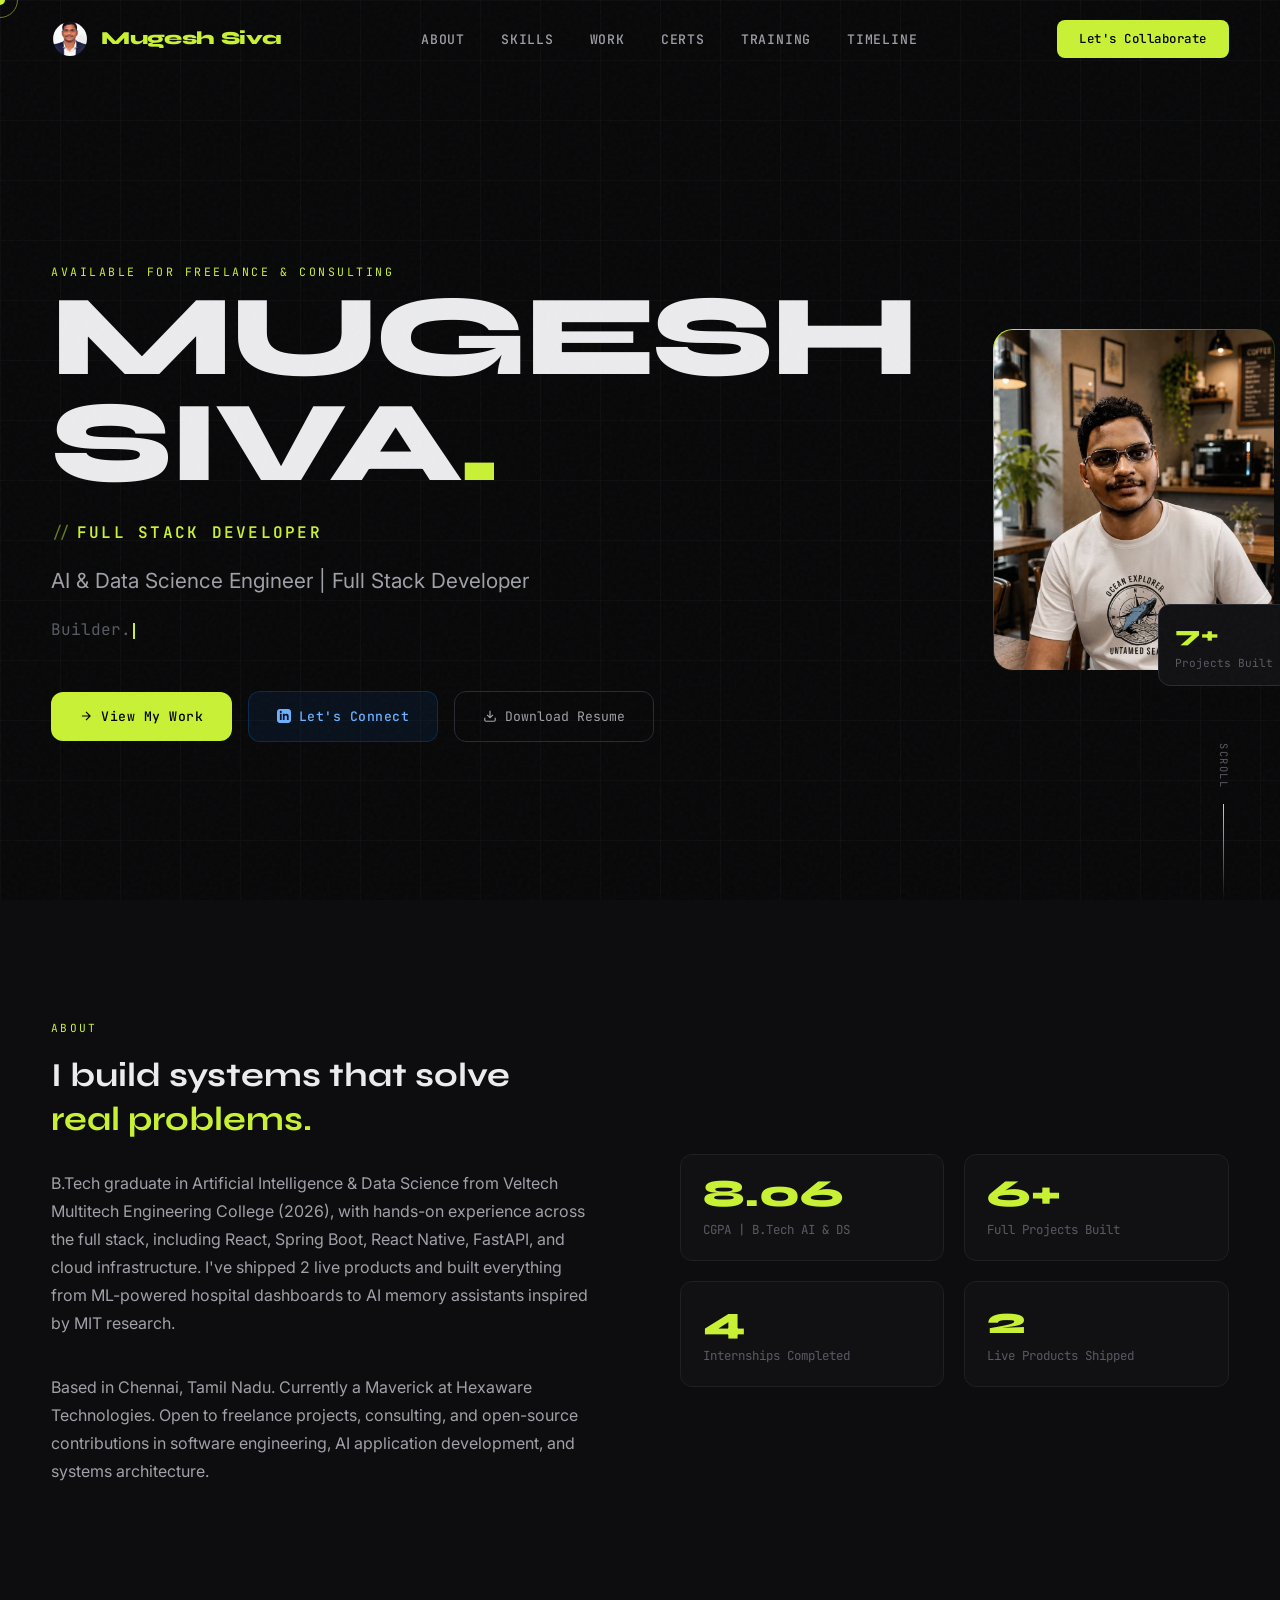
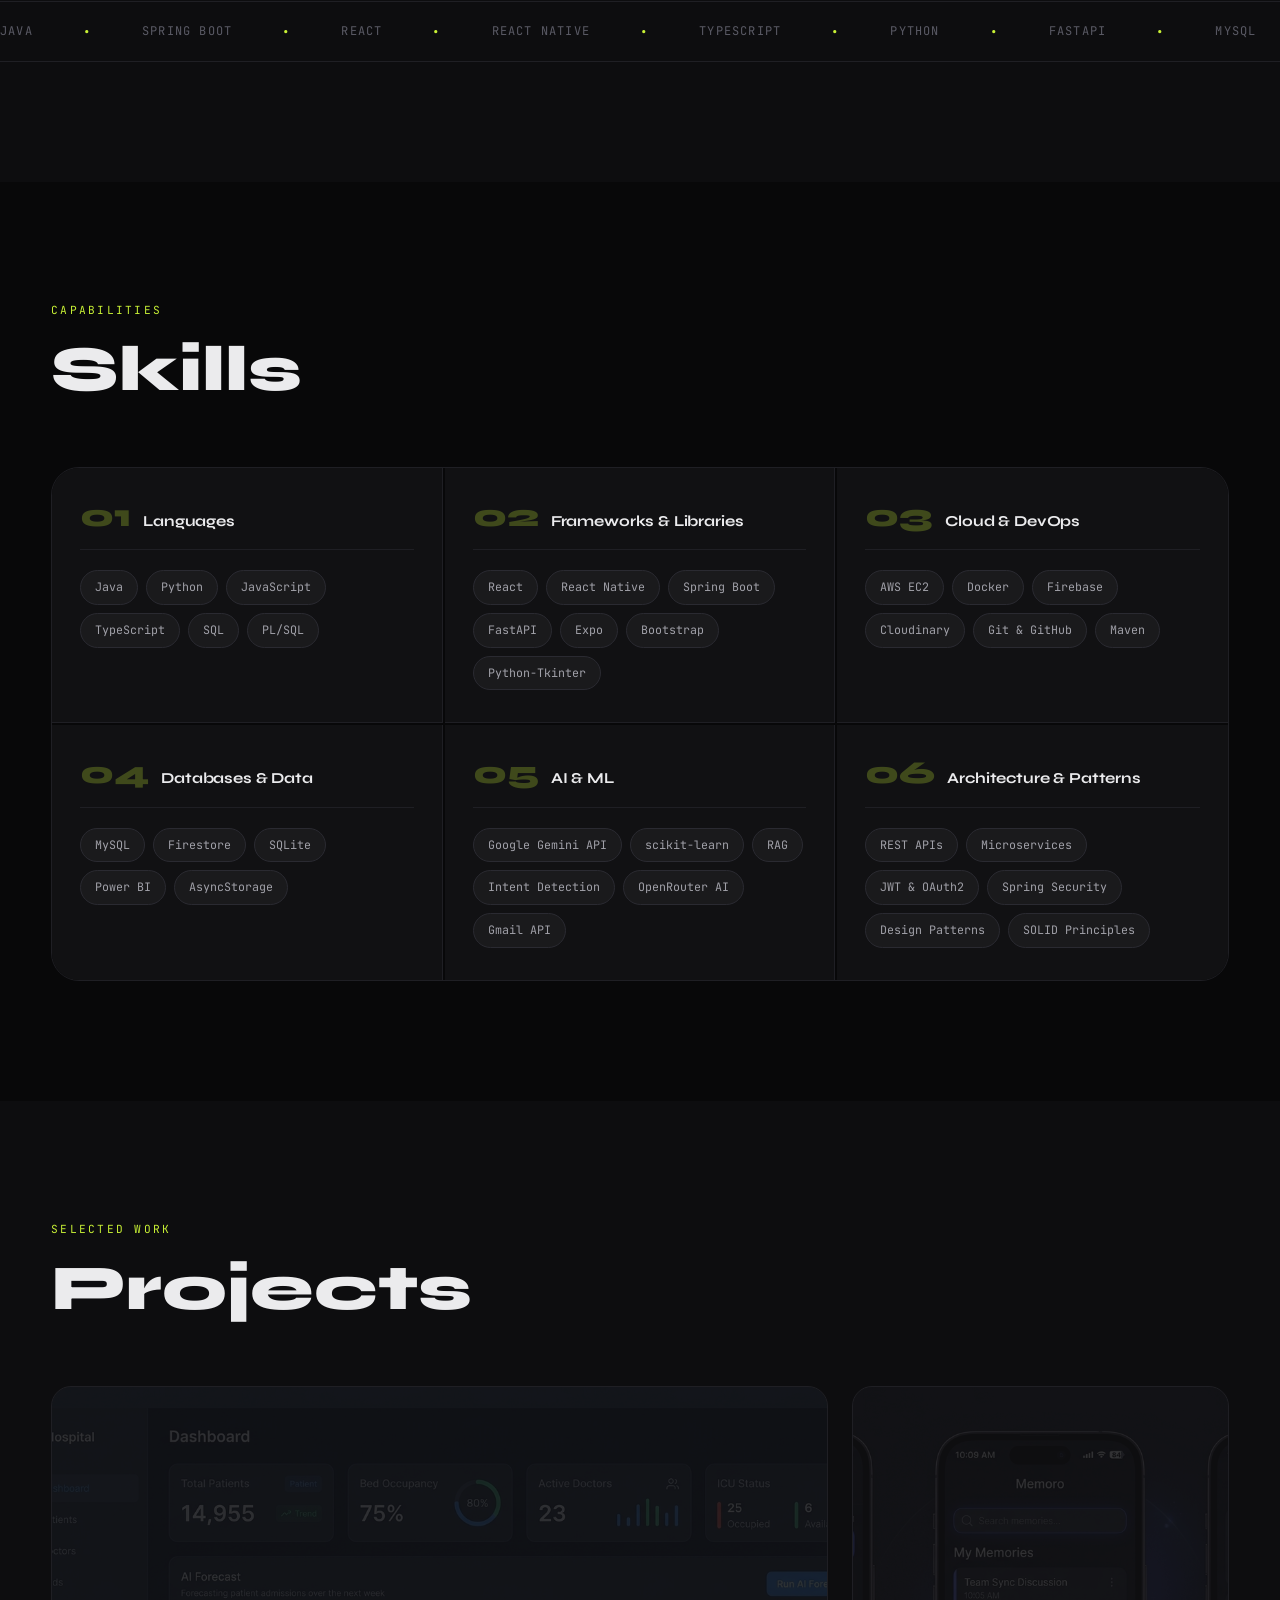
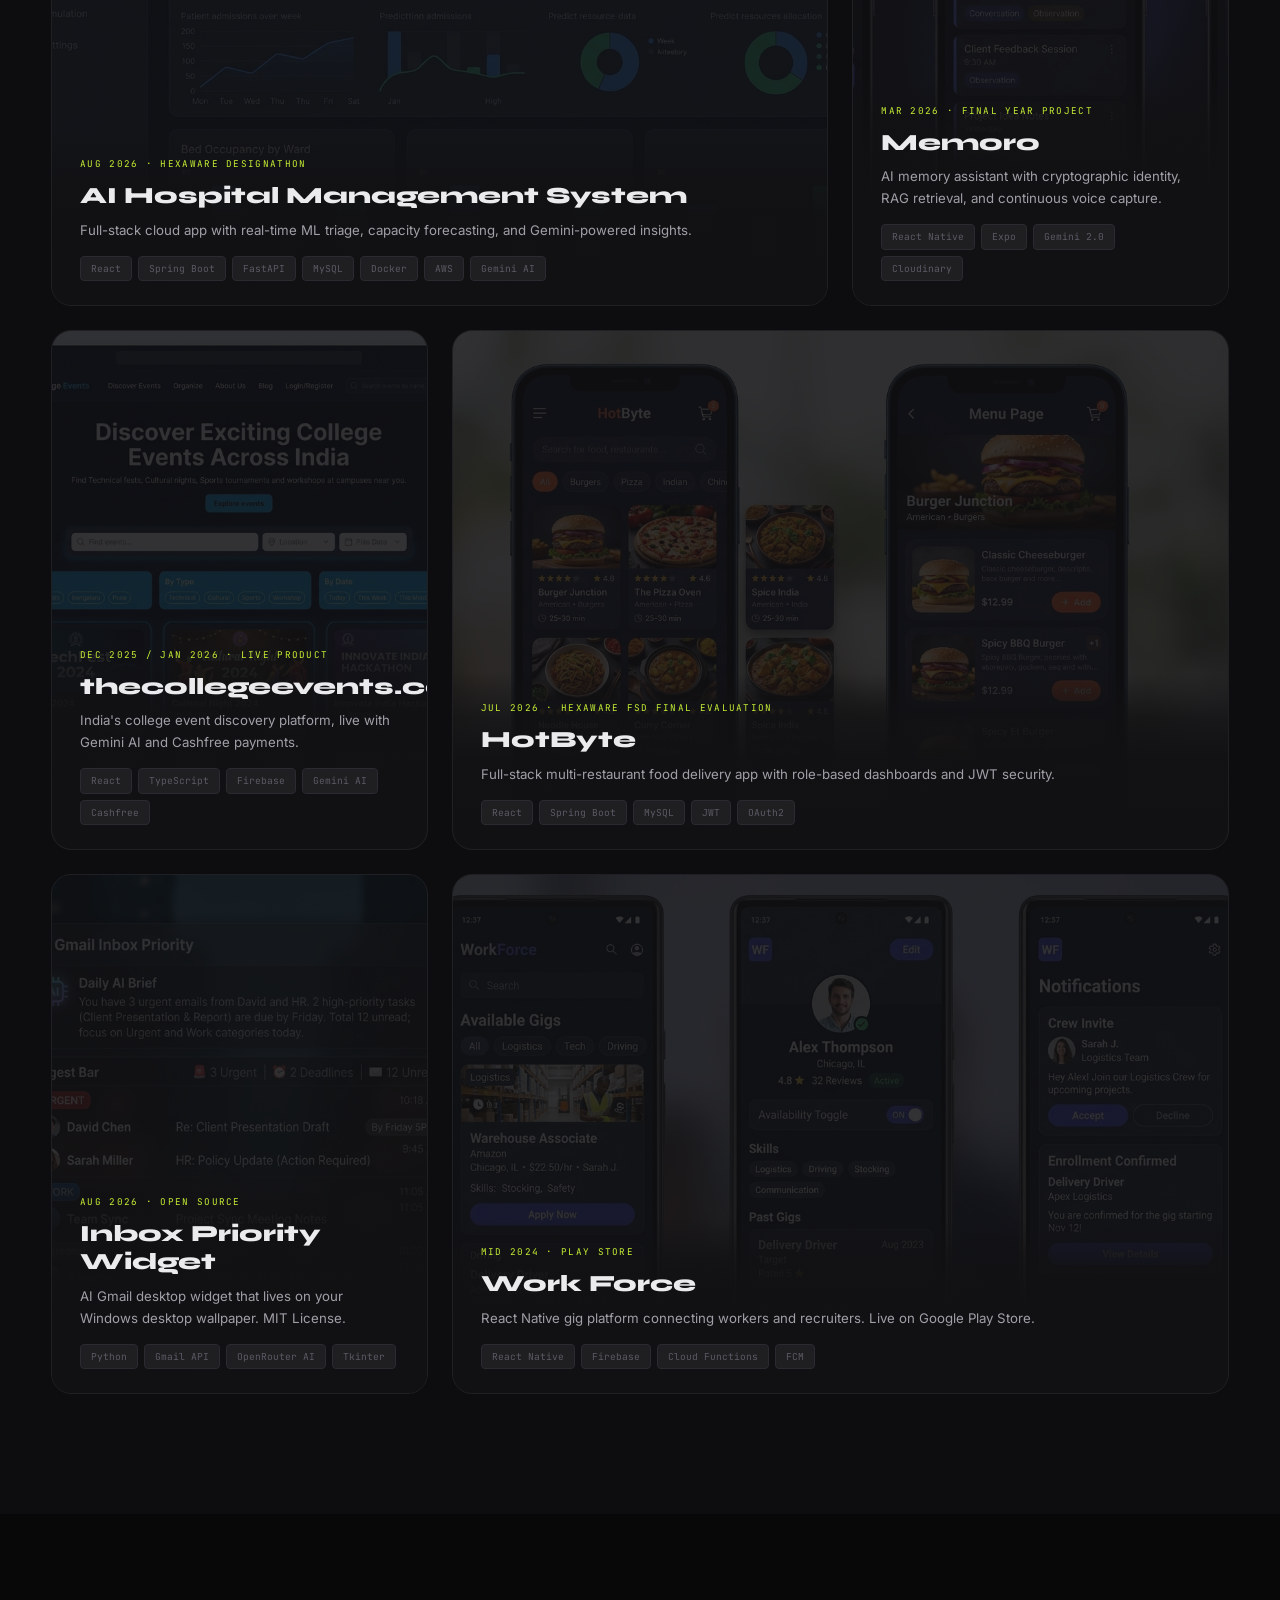
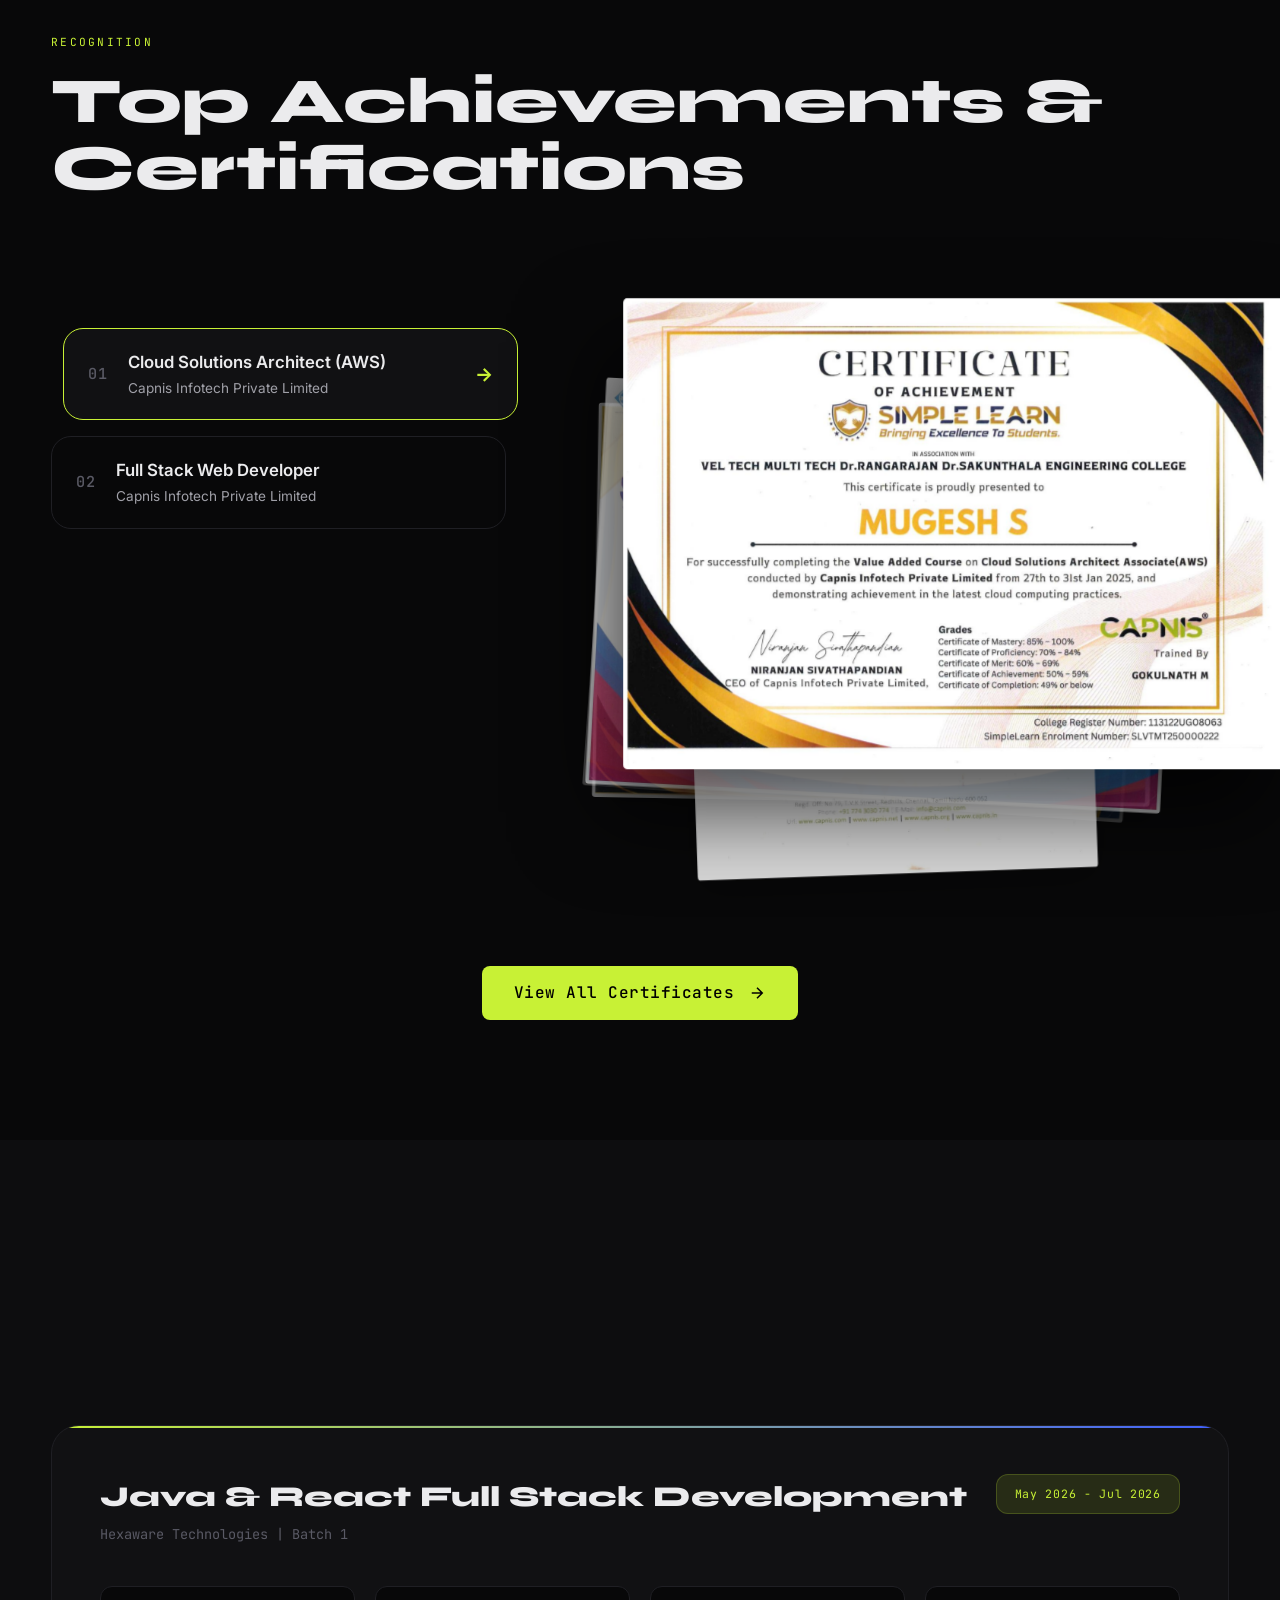
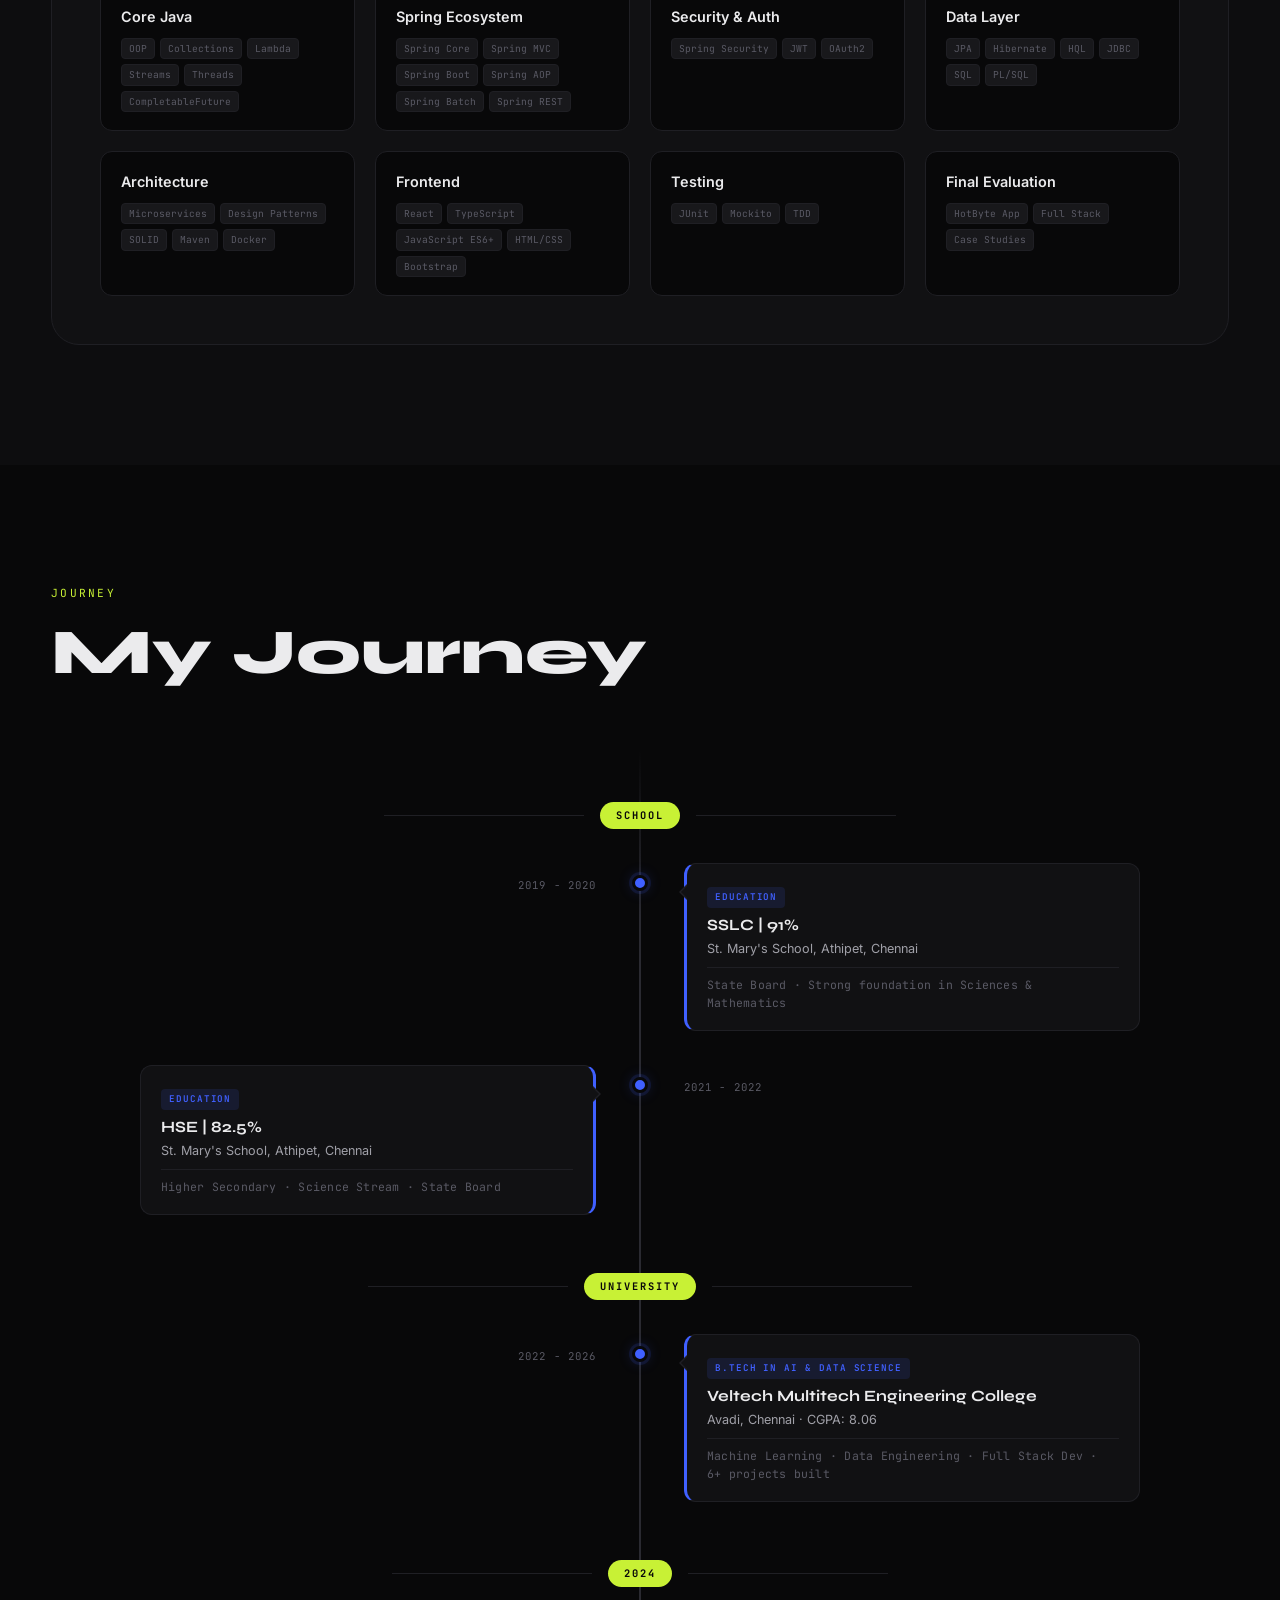
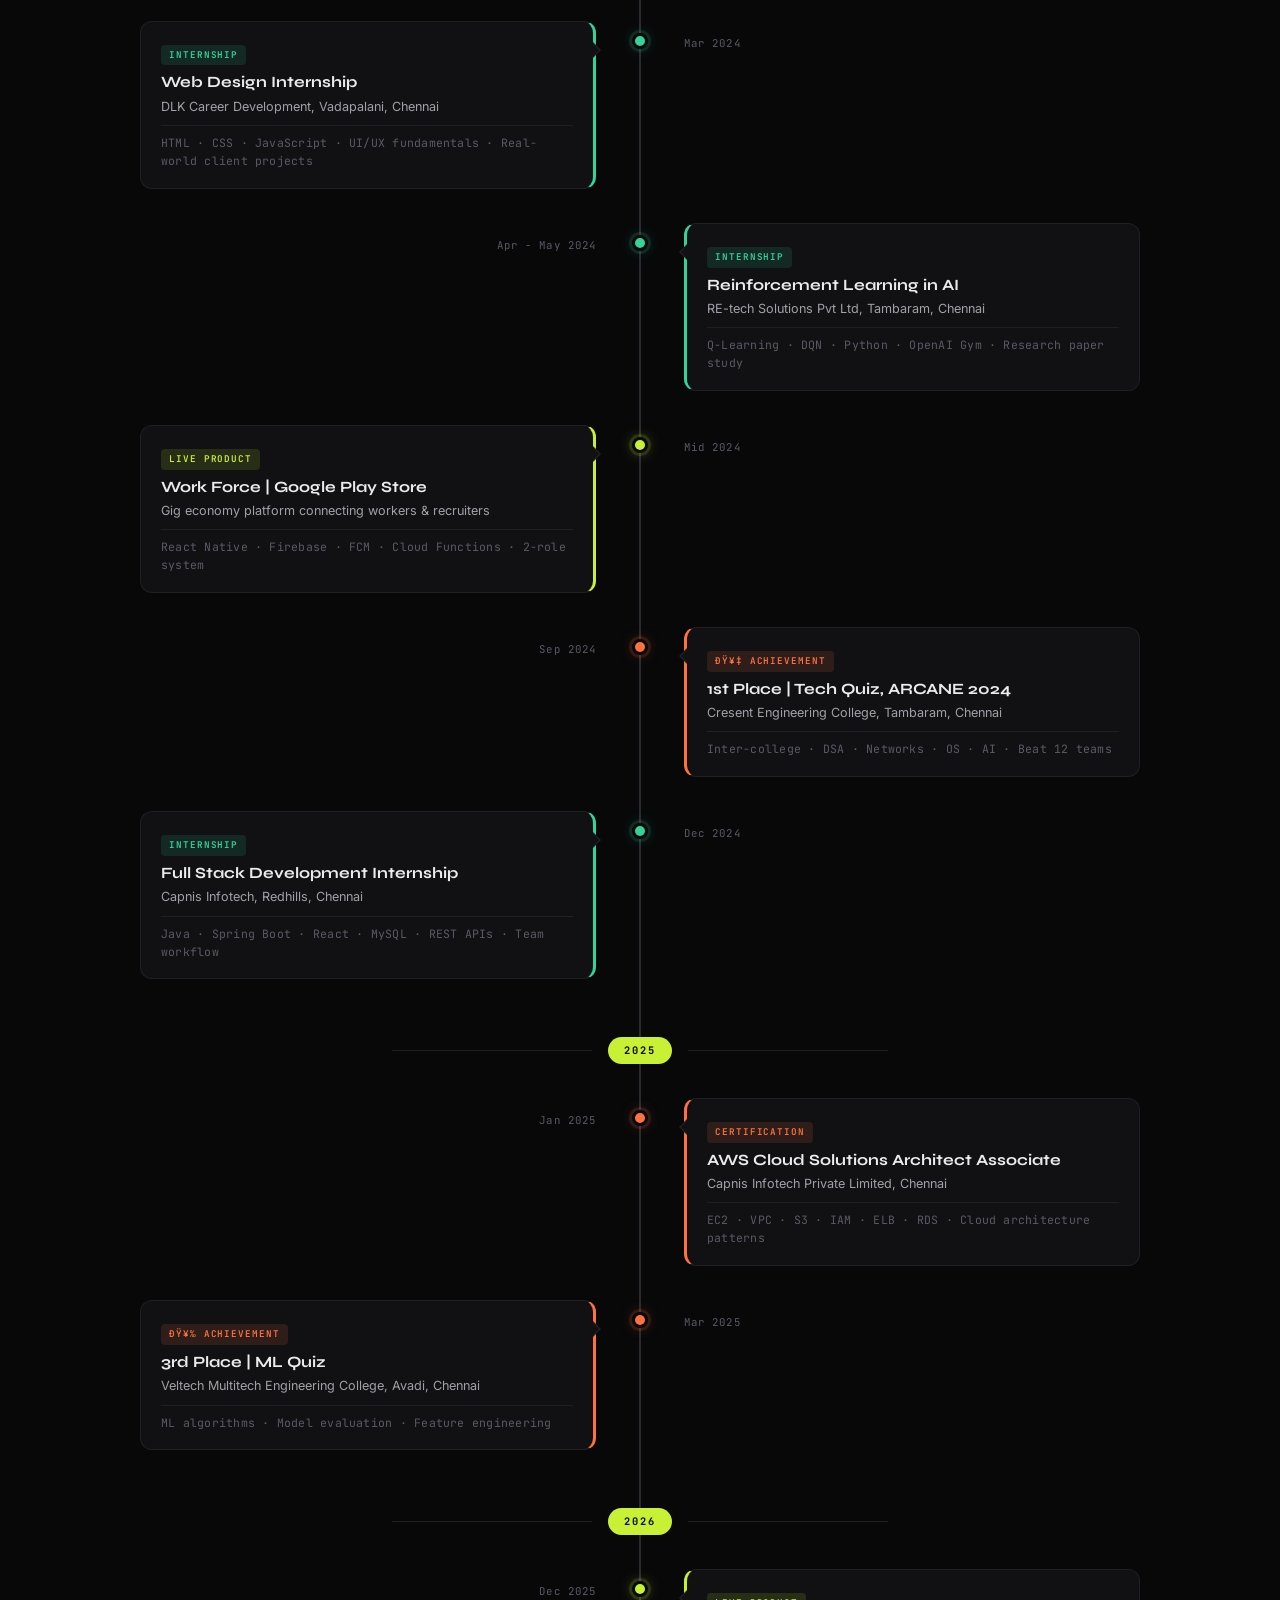
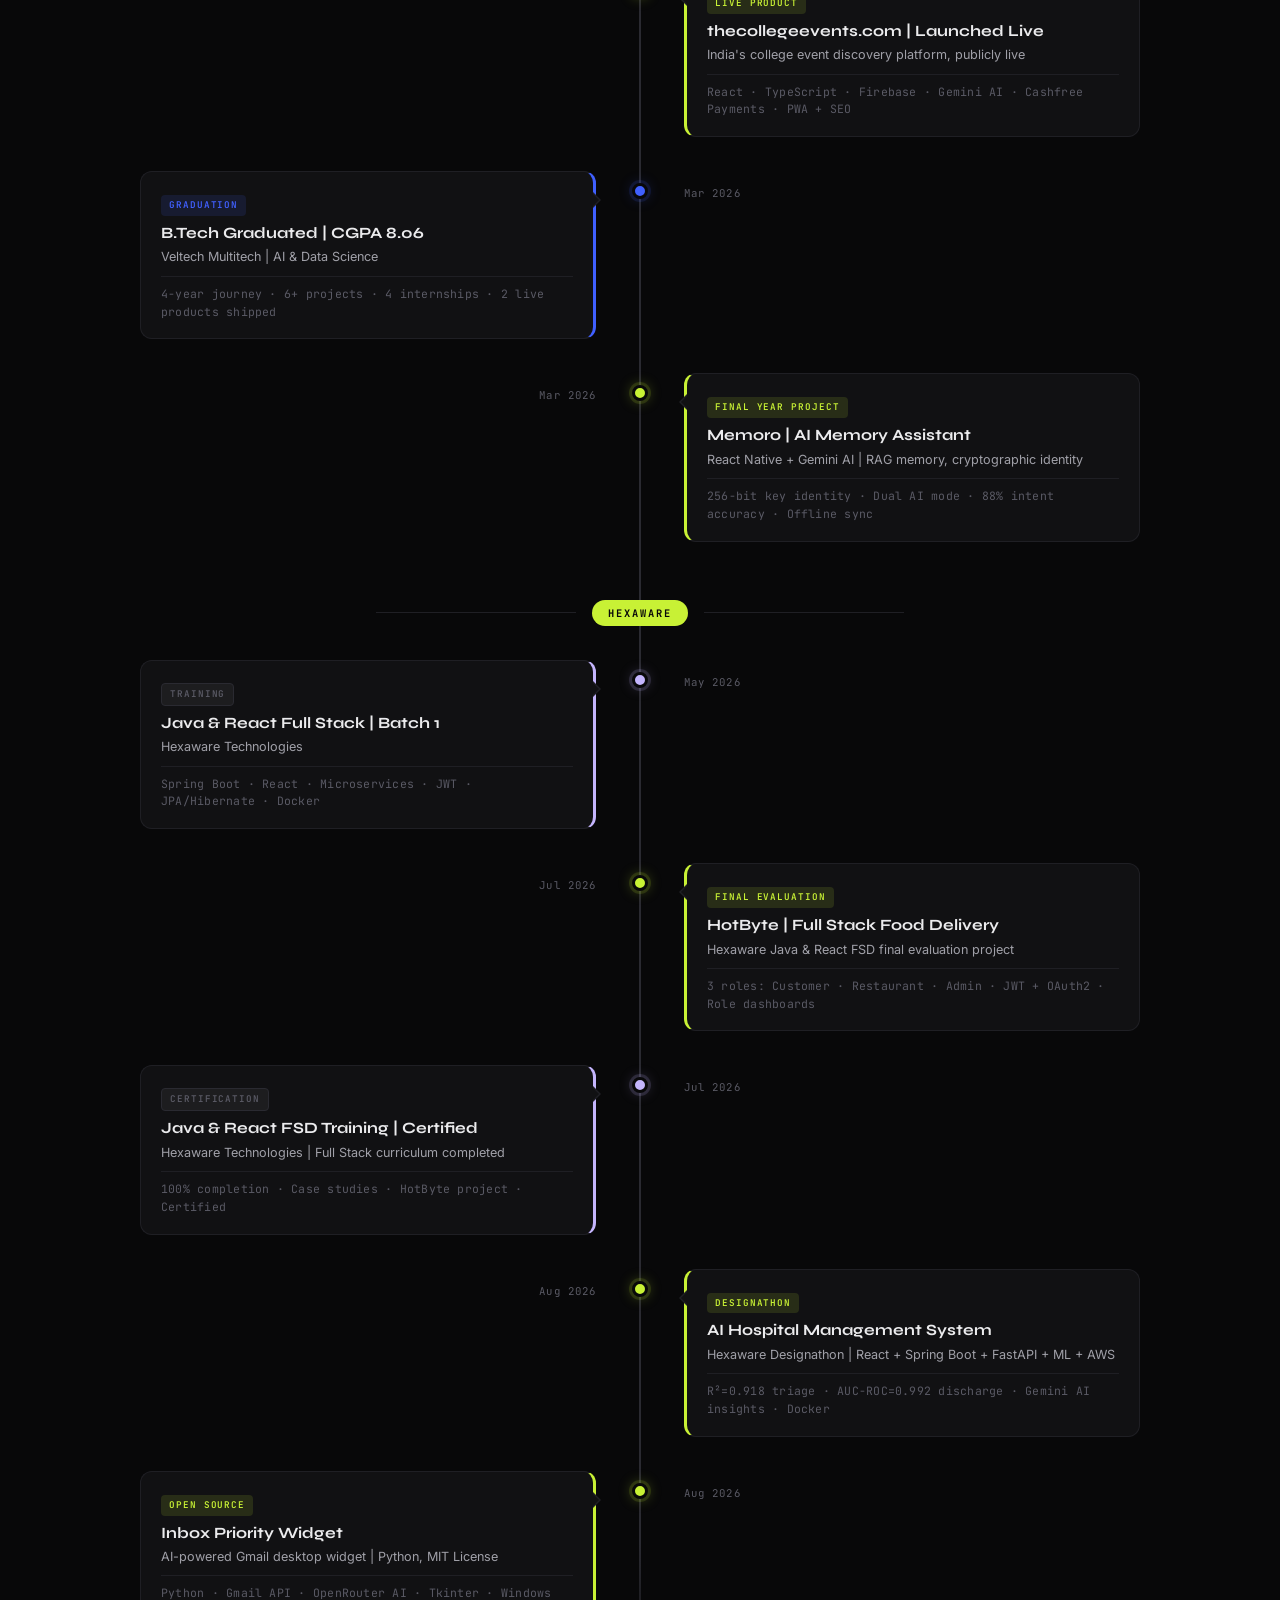
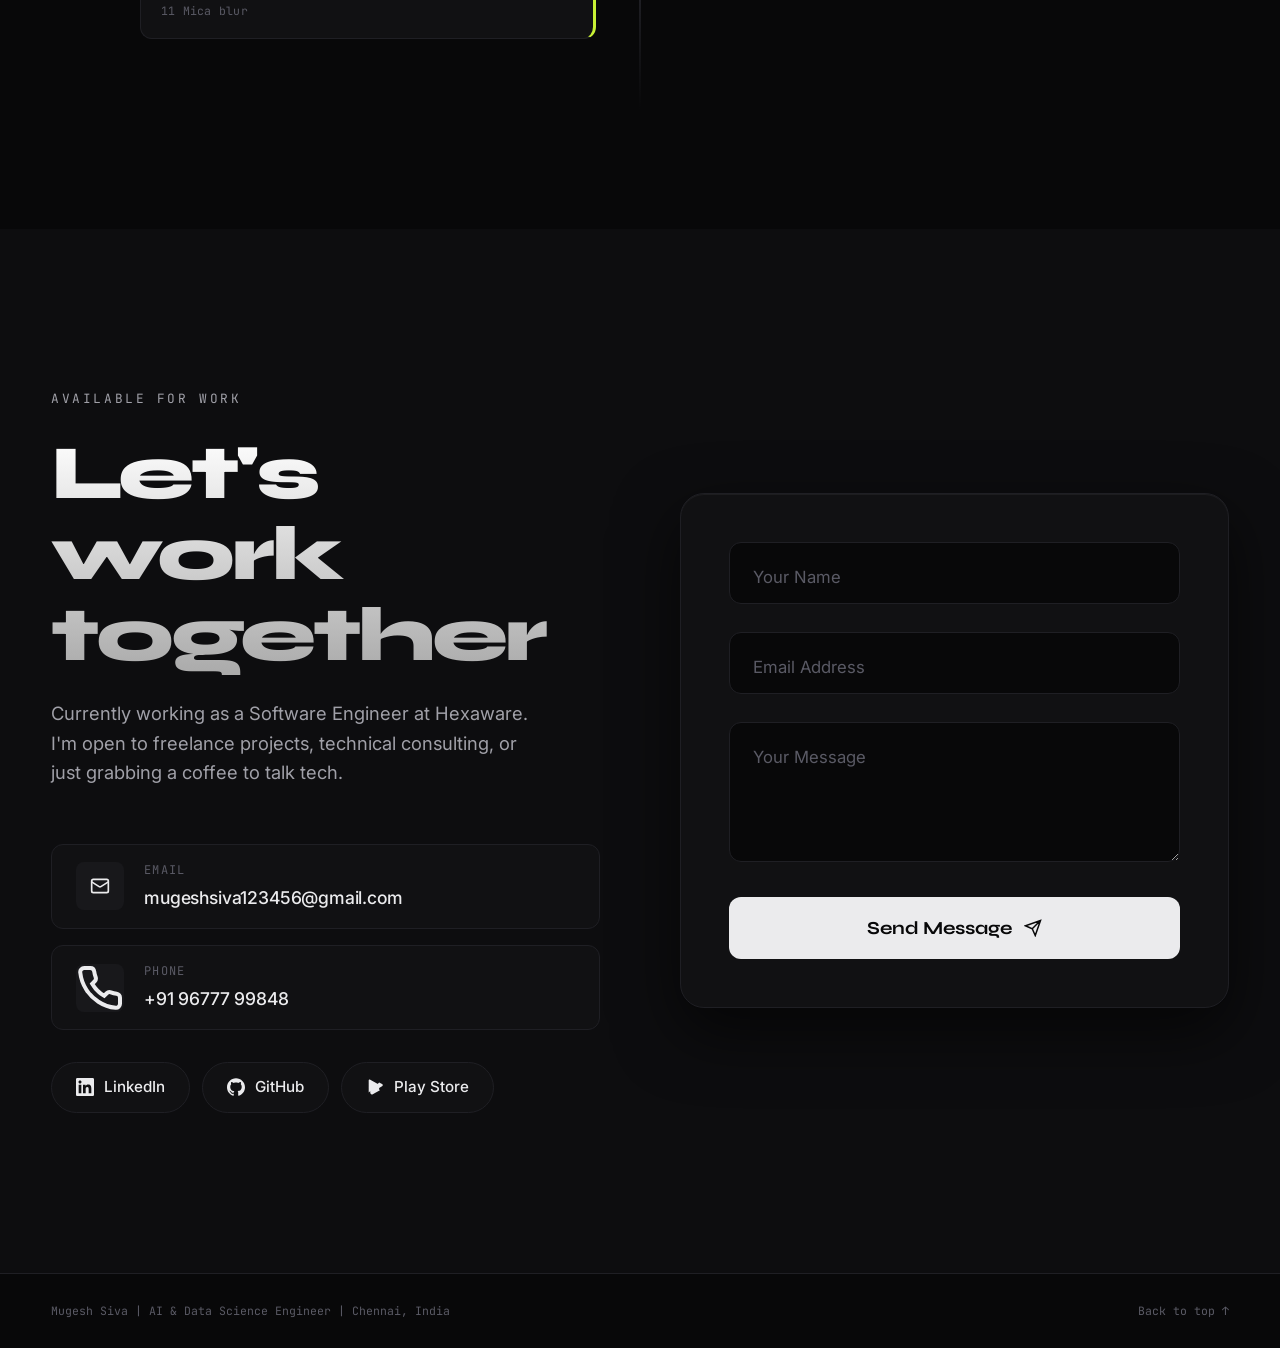
==== commit ead861a7: "Update contact section UI and FormSubmit _next URL" ====
--- a/index.html
+++ b/index.html
@@ -61,8 +61,8 @@
         <a href="#about">About</a>
         <a href="#skills">Skills</a>
         <a href="#projects">Work</a>
-        <a href="#training">Certs</a>
-        <a href="#achievements">Awards</a>
+        <a href="#achievements">Certs</a>
+        <a href="#training">Training</a>
         <a href="#timeline">Timeline</a>
       </div>
       <a href="mailto:mugeshsiva123456@gmail.com" data-config-mailto class="nav-cta">Let's Collaborate</a>
@@ -540,86 +540,6 @@
     </div>
   </section>
 
-  <!-- â”€â”€ TRAINING â”€â”€â”€â”€â”€â”€â”€â”€â”€â”€â”€â”€â”€â”€â”€â”€â”€â”€â”€â”€â”€â”€â”€â”€â”€â”€â”€â”€â”€â”€â”€â”€â”€â”€â”€â”€â”€â”€â”€â”€â”€â”€â”€â”€â”€â”€â”€â”€â”€ -->
-  <section id="training" class="section">
-    <div class="container">
-      <span class="section-label reveal">Formal Training</span>
-      <h2 class="section-title reveal delay-1">Hexaware Program</h2>
-      <div class="training-card reveal delay-2">
-        <div class="training-header">
-          <div>
-            <div class="training-title">Java &amp; React Full Stack Development</div>
-            <div class="training-meta">Hexaware Technologies | Batch 1</div>
-          </div>
-          <div class="training-period">May 2026 - Jul 2026</div>
-        </div>
-        <div class="training-modules">
-          <div class="training-module">
-            <div class="module-name">Core Java</div>
-            <div class="module-tags">
-              <span class="module-tag">OOP</span><span class="module-tag">Collections</span>
-              <span class="module-tag">Lambda</span><span class="module-tag">Streams</span>
-              <span class="module-tag">Threads</span><span class="module-tag">CompletableFuture</span>
-            </div>
-          </div>
-          <div class="training-module">
-            <div class="module-name">Spring Ecosystem</div>
-            <div class="module-tags">
-              <span class="module-tag">Spring Core</span><span class="module-tag">Spring MVC</span>
-              <span class="module-tag">Spring Boot</span><span class="module-tag">Spring AOP</span>
-              <span class="module-tag">Spring Batch</span><span class="module-tag">Spring REST</span>
-            </div>
-          </div>
-          <div class="training-module">
-            <div class="module-name">Security &amp; Auth</div>
-            <div class="module-tags">
-              <span class="module-tag">Spring Security</span><span class="module-tag">JWT</span>
-              <span class="module-tag">OAuth2</span>
-            </div>
-          </div>
-          <div class="training-module">
-            <div class="module-name">Data Layer</div>
-            <div class="module-tags">
-              <span class="module-tag">JPA</span><span class="module-tag">Hibernate</span>
-              <span class="module-tag">HQL</span><span class="module-tag">JDBC</span>
-              <span class="module-tag">SQL</span><span class="module-tag">PL/SQL</span>
-            </div>
-          </div>
-          <div class="training-module">
-            <div class="module-name">Architecture</div>
-            <div class="module-tags">
-              <span class="module-tag">Microservices</span><span class="module-tag">Design Patterns</span>
-              <span class="module-tag">SOLID</span><span class="module-tag">Maven</span>
-              <span class="module-tag">Docker</span>
-            </div>
-          </div>
-          <div class="training-module">
-            <div class="module-name">Frontend</div>
-            <div class="module-tags">
-              <span class="module-tag">React</span><span class="module-tag">TypeScript</span>
-              <span class="module-tag">JavaScript ES6+</span><span class="module-tag">HTML/CSS</span>
-              <span class="module-tag">Bootstrap</span>
-            </div>
-          </div>
-          <div class="training-module">
-            <div class="module-name">Testing</div>
-            <div class="module-tags">
-              <span class="module-tag">JUnit</span><span class="module-tag">Mockito</span>
-              <span class="module-tag">TDD</span>
-            </div>
-          </div>
-          <div class="training-module">
-            <div class="module-name">Final Evaluation</div>
-            <div class="module-tags">
-              <span class="module-tag">HotByte App</span><span class="module-tag">Full Stack</span>
-              <span class="module-tag">Case Studies</span>
-            </div>
-          </div>
-        </div>
-      </div>
-    </div>
-  </section>
-
   <!-- â”€â”€ ACHIEVEMENTS â”€â”€â”€â”€â”€â”€â”€â”€â”€â”€â”€â”€â”€â”€â”€â”€â”€â”€â”€â”€â”€â”€â”€â”€â”€â”€â”€â”€â”€â”€â”€â”€â”€â”€â”€â”€â”€â”€â”€â”€â”€â”€â”€â”€ -->
   <section id="achievements" class="section">
     <div class="container">
@@ -691,6 +611,86 @@
     </div>
   </section>
 
+  <!-- â”€â”€ TRAINING â”€â”€â”€â”€â”€â”€â”€â”€â”€â”€â”€â”€â”€â”€â”€â”€â”€â”€â”€â”€â”€â”€â”€â”€â”€â”€â”€â”€â”€â”€â”€â”€â”€â”€â”€â”€â”€â”€â”€â”€â”€â”€â”€â”€â”€â”€â”€â”€â”€ -->
+  <section id="training" class="section">
+    <div class="container">
+      <span class="section-label reveal">Formal Training</span>
+      <h2 class="section-title reveal delay-1">Hexaware Program</h2>
+      <div class="training-card reveal delay-2">
+        <div class="training-header">
+          <div>
+            <div class="training-title">Java &amp; React Full Stack Development</div>
+            <div class="training-meta">Hexaware Technologies | Batch 1</div>
+          </div>
+          <div class="training-period">May 2026 - Jul 2026</div>
+        </div>
+        <div class="training-modules">
+          <div class="training-module">
+            <div class="module-name">Core Java</div>
+            <div class="module-tags">
+              <span class="module-tag">OOP</span><span class="module-tag">Collections</span>
+              <span class="module-tag">Lambda</span><span class="module-tag">Streams</span>
+              <span class="module-tag">Threads</span><span class="module-tag">CompletableFuture</span>
+            </div>
+          </div>
+          <div class="training-module">
+            <div class="module-name">Spring Ecosystem</div>
+            <div class="module-tags">
+              <span class="module-tag">Spring Core</span><span class="module-tag">Spring MVC</span>
+              <span class="module-tag">Spring Boot</span><span class="module-tag">Spring AOP</span>
+              <span class="module-tag">Spring Batch</span><span class="module-tag">Spring REST</span>
+            </div>
+          </div>
+          <div class="training-module">
+            <div class="module-name">Security &amp; Auth</div>
+            <div class="module-tags">
+              <span class="module-tag">Spring Security</span><span class="module-tag">JWT</span>
+              <span class="module-tag">OAuth2</span>
+            </div>
+          </div>
+          <div class="training-module">
+            <div class="module-name">Data Layer</div>
+            <div class="module-tags">
+              <span class="module-tag">JPA</span><span class="module-tag">Hibernate</span>
+              <span class="module-tag">HQL</span><span class="module-tag">JDBC</span>
+              <span class="module-tag">SQL</span><span class="module-tag">PL/SQL</span>
+            </div>
+          </div>
+          <div class="training-module">
+            <div class="module-name">Architecture</div>
+            <div class="module-tags">
+              <span class="module-tag">Microservices</span><span class="module-tag">Design Patterns</span>
+              <span class="module-tag">SOLID</span><span class="module-tag">Maven</span>
+              <span class="module-tag">Docker</span>
+            </div>
+          </div>
+          <div class="training-module">
+            <div class="module-name">Frontend</div>
+            <div class="module-tags">
+              <span class="module-tag">React</span><span class="module-tag">TypeScript</span>
+              <span class="module-tag">JavaScript ES6+</span><span class="module-tag">HTML/CSS</span>
+              <span class="module-tag">Bootstrap</span>
+            </div>
+          </div>
+          <div class="training-module">
+            <div class="module-name">Testing</div>
+            <div class="module-tags">
+              <span class="module-tag">JUnit</span><span class="module-tag">Mockito</span>
+              <span class="module-tag">TDD</span>
+            </div>
+          </div>
+          <div class="training-module">
+            <div class="module-name">Final Evaluation</div>
+            <div class="module-tags">
+              <span class="module-tag">HotByte App</span><span class="module-tag">Full Stack</span>
+              <span class="module-tag">Case Studies</span>
+            </div>
+          </div>
+        </div>
+      </div>
+    </div>
+  </section>
+
   <!-- â”€â”€ TIMELINE â”€â”€â”€â”€â”€â”€â”€â”€â”€â”€â”€â”€â”€â”€â”€â”€â”€â”€â”€â”€â”€â”€â”€â”€â”€â”€â”€â”€â”€â”€â”€â”€â”€â”€â”€â”€â”€â”€â”€â”€â”€â”€â”€â”€â”€â”€â”€â”€ -->
   <section id="timeline" class="section">
     <div class="container">
@@ -1052,59 +1052,82 @@
   <section id="contact" class="section">
     <div class="container contact-container">
       <div class="contact-left reveal">
-        <p class="contact-eyebrow">Open to freelance & collaborations</p>
-        <h2 class="contact-title">Let's Build<br />Something.</h2>
+        <p class="contact-eyebrow">Available for work</p>
+        <h2 class="contact-title">Let's work together</h2>
         <p class="contact-sub">
-          Currently working as a Maverick at Hexaware Technologies.<br />
-          Available for freelance projects, technical consulting, and open-source contributions.
+          Currently working as a Software Engineer at Hexaware.<br />
+          I'm open to freelance projects, technical consulting, or just grabbing a coffee to talk tech.
         </p>
         
-        <div class="contact-info-links">
-          <a href="mailto:mugeshsiva123456@gmail.com" data-config-mailto class="contact-link">
-            <svg width="20" height="20" fill="none" stroke="currentColor" stroke-width="2" viewBox="0 0 24 24">
-              <rect x="2" y="4" width="20" height="16" rx="2" />
-              <path d="m22 7-8.97 5.7a1.94 1.94 0 0 1-2.06 0L2 7" />
-            </svg>
-            mugeshsiva123456@gmail.com
+        <div class="contact-info-grid">
+          <a href="#" data-config-mailto class="contact-card">
+            <div class="contact-card-icon">
+              <svg width="20" height="20" fill="none" stroke="currentColor" stroke-width="2" viewBox="0 0 24 24">
+                <rect x="2" y="4" width="20" height="16" rx="2" />
+                <path d="m22 7-8.97 5.7a1.94 1.94 0 0 1-2.06 0L2 7" />
+              </svg>
+            </div>
+            <div class="contact-card-content">
+              <span class="contact-card-label">Email</span>
+              <span class="contact-card-value" data-config="email">mugeshsiva123456@gmail.com</span>
+            </div>
           </a>
-          <a href="tel:+919677799848" data-config-tel class="contact-link">
-            <svg fill="none" stroke="currentColor" stroke-width="2" viewBox="0 0 24 24">
-              <path d="M22 16.92v3a2 2 0 0 1-2.18 2 19.79 19.79 0 0 1-8.63-3.07 19.5 19.5 0 0 1-6-6 19.79 19.79 0 0 1-3.07-8.67A2 2 0 0 1 4.11 2h3a2 2 0 0 1 2 1.72c.127.96.361 1.903.7 2.81a2 2 0 0 1-.45 2.11L8.09 9.91a16 16 0 0 0 6 6l1.27-1.27a2 2 0 0 1 2.11-.45c.907.339 1.85.573 2.81.7A2 2 0 0 1 22 16.92z" />
-            </svg>
-            +91 96777 99848
+          
+          <a href="#" data-config-tel class="contact-card">
+            <div class="contact-card-icon">
+              <svg fill="none" stroke="currentColor" stroke-width="2" viewBox="0 0 24 24">
+                <path d="M22 16.92v3a2 2 0 0 1-2.18 2 19.79 19.79 0 0 1-8.63-3.07 19.5 19.5 0 0 1-6-6 19.79 19.79 0 0 1-3.07-8.67A2 2 0 0 1 4.11 2h3a2 2 0 0 1 2 1.72c.127.96.361 1.903.7 2.81a2 2 0 0 1-.45 2.11L8.09 9.91a16 16 0 0 0 6 6l1.27-1.27a2 2 0 0 1 2.11-.45c.907.339 1.85.573 2.81.7A2 2 0 0 1 22 16.92z" />
+              </svg>
+            </div>
+            <div class="contact-card-content">
+              <span class="contact-card-label">Phone</span>
+              <span class="contact-card-value" data-config="phoneDisplay">+91 96777 99848</span>
+            </div>
           </a>
-          <div class="social-links">
-            <a href="#" data-config-href="linkedin" target="_blank" rel="noopener" class="contact-link">LinkedIn</a>
-            <a href="#" data-config-href="github" target="_blank" rel="noopener" class="contact-link">GitHub</a>
-            <a href="#" data-config-href="playStoreUrl" target="_blank" rel="noopener" class="contact-link">Play Store</a>
-          </div>
+        </div>
+
+        <div class="social-pills">
+          <a href="#" data-config-href="linkedin" target="_blank" rel="noopener" class="social-pill">
+            <svg viewBox="0 0 24 24" fill="currentColor"><path d="M20.447 20.452h-3.554v-5.569c0-1.328-.027-3.037-1.852-3.037-1.853 0-2.136 1.445-2.136 2.939v5.667H9.351V9h3.414v1.561h.046c.477-.9 1.637-1.85 3.37-1.85 3.601 0 4.267 2.37 4.267 5.455v6.286zM5.337 7.433c-1.144 0-2.063-.926-2.063-2.065 0-1.138.92-2.063 2.063-2.063 1.14 0 2.064.925 2.064 2.063 0 1.139-.925 2.065-2.064 2.065zm1.782 13.019H3.555V9h3.564v11.452zM22.225 0H1.771C.792 0 0 .774 0 1.729v20.542C0 23.227.792 24 1.771 24h20.451C23.2 24 24 23.227 24 22.271V1.729C24 .774 23.2 0 22.222 0h.003z"/></svg>
+            LinkedIn
+          </a>
+          <a href="#" data-config-href="github" target="_blank" rel="noopener" class="social-pill">
+            <svg viewBox="0 0 24 24" fill="currentColor"><path d="M12 .297c-6.63 0-12 5.373-12 12 0 5.303 3.438 9.8 8.205 11.385.6.113.82-.258.82-.577 0-.285-.01-1.04-.015-2.04-3.338.724-4.042-1.61-4.042-1.61C4.422 18.07 3.633 17.7 3.633 17.7c-1.087-.744.084-.729.084-.729 1.205.084 1.838 1.236 1.838 1.236 1.07 1.835 2.809 1.305 3.495.998.108-.776.417-1.305.76-1.605-2.665-.3-5.466-1.332-5.466-5.93 0-1.31.465-2.38 1.235-3.22-.135-.303-.54-1.523.105-3.176 0 0 1.005-.322 3.3 1.23.96-.267 1.98-.399 3-.405 1.02.006 2.04.138 3 .405 2.28-1.552 3.285-1.23 3.285-1.23.645 1.653.24 2.873.12 3.176.765.84 1.23 1.91 1.23 3.22 0 4.61-2.805 5.625-5.475 5.92.42.36.81 1.096.81 2.22 0 1.606-.015 2.896-.015 3.286 0 .315.21.69.825.57C20.565 22.092 24 17.592 24 12.297c0-6.627-5.373-12-12-12"/></svg>
+            GitHub
+          </a>
+          <a href="#" data-config-href="playStoreUrl" target="_blank" rel="noopener" class="social-pill">
+            <svg viewBox="0 0 24 24" fill="currentColor"><path d="M17.523 15.341l-4.707-4.707 4.707-4.707 3.86 2.22c1.378.794 1.378 2.083 0 2.877l-3.86 2.317zm-11.837.93l6.452-6.453 6.452 6.453-9.593 5.518c-.808.465-1.745.222-2.33-.51l-.98-1.008zm-2.093-1.636V3.364c0-.756.61-1.365 1.365-1.365.253 0 .504.07.72.2l10.154 5.84-5.612 5.612-6.627 5.612z"/></svg>
+            Play Store
+          </a>
         </div>
       </div>
       
       <div class="contact-right reveal delay-2">
-        <form action="https://formsubmit.co/mugeshsiva123456@gmail.com" method="POST" class="contact-form">
-          <input type="hidden" name="_subject" value="New Portfolio Contact!">
-          <input type="hidden" name="_next" value="https://mugeshsiva.com">
-          
-          <div class="form-group">
-            <input type="text" name="name" id="name" required placeholder=" " class="form-input">
-            <label for="name" class="form-label">Your Name</label>
-          </div>
-          <div class="form-group">
-            <input type="email" name="email" id="email" required placeholder=" " class="form-input">
-            <label for="email" class="form-label">Email Address</label>
-          </div>
-          <div class="form-group">
-            <textarea name="message" id="message" required placeholder=" " class="form-input form-textarea"></textarea>
-            <label for="message" class="form-label">Your Message</label>
-          </div>
-          <button type="submit" class="btn-primary form-submit">
-            Send Message
-            <svg width="14" height="14" fill="none" stroke="currentColor" stroke-width="2" viewBox="0 0 24 24">
-              <path d="M5 12h14M12 5l7 7-7 7" />
-            </svg>
-          </button>
-        </form>
+        <div class="form-wrapper">
+          <form action="https://formsubmit.co/mugeshsiva123456@gmail.com" method="POST" class="contact-form">
+            <input type="hidden" name="_subject" value="New Portfolio Contact!">
+            <input type="hidden" name="_next" value="https://mugesh-siva.github.io/portfolio/index.html">
+            
+            <div class="form-group">
+              <input type="text" name="name" id="name" required placeholder=" " class="form-input">
+              <label for="name" class="form-label">Your Name</label>
+            </div>
+            <div class="form-group">
+              <input type="email" name="email" id="email" required placeholder=" " class="form-input">
+              <label for="email" class="form-label">Email Address</label>
+            </div>
+            <div class="form-group">
+              <textarea name="message" id="message" required placeholder=" " class="form-input form-textarea"></textarea>
+              <label for="message" class="form-label">Your Message</label>
+            </div>
+            <button type="submit" class="form-submit-btn">
+              <span>Send Message</span>
+              <svg width="18" height="18" fill="none" stroke="currentColor" stroke-width="2" viewBox="0 0 24 24">
+                <path d="M22 2L11 13M22 2l-7 20-4-9-9-4 20-7z" />
+              </svg>
+            </button>
+          </form>
+        </div>
       </div>
     </div>
   </section>
--- a/css/style.css
+++ b/css/style.css
@@ -2080,92 +2080,6 @@
   transform: translateX(0);
 }
 
-/* â”€â”€ CONTACT â”€â”€â”€â”€â”€â”€â”€â”€â”€â”€â”€â”€â”€â”€â”€â”€â”€â”€â”€â”€â”€â”€â”€â”€â”€â”€â”€â”€â”€â”€â”€â”€â”€â”€â”€â”€â”€â”€â”€â”€â”€â”€â”€â”€â”€â”€â”€â”€ */
-#contact {
-  background: var(--bg-alt);
-  text-align: center;
-  padding: 140px 0;
-}
-
-.contact-eyebrow {
-  font-family: var(--font-mono);
-  font-size: 0.7rem;
-  letter-spacing: 0.2em;
-  text-transform: uppercase;
-  color: var(--accent);
-  margin-bottom: 20px;
-}
-
-.contact-title {
-  font-family: var(--font-head);
-  font-weight: 800;
-  font-size: clamp(3rem, 8vw, 6rem);
-  line-height: 1;
-  letter-spacing: -0.03em;
-  color: var(--text);
-  margin-bottom: 20px;
-}
-
-.contact-sub {
-  font-size: 1.05rem;
-  color: var(--text-2);
-  margin-bottom: 48px;
-  max-width: 480px;
-  margin-left: auto;
-  margin-right: auto;
-}
-
-.contact-cta {
-  display: inline-flex;
-  align-items: center;
-  gap: 12px;
-  padding: 18px 42px;
-  background: var(--accent);
-  color: #000;
-  border-radius: 100px;
-  font-family: var(--font-head);
-  font-weight: 700;
-  font-size: 1.1rem;
-  transition: transform 0.3s var(--ease-spring), box-shadow 0.3s;
-  margin-bottom: 64px;
-}
-
-.contact-cta:hover {
-  transform: scale(1.05);
-  box-shadow: 0 24px 60px var(--accent-glow);
-}
-
-.contact-links {
-  display: flex;
-  justify-content: center;
-  gap: 28px;
-  flex-wrap: wrap;
-}
-
-.contact-link {
-  display: flex;
-  align-items: center;
-  gap: 8px;
-  font-family: var(--font-mono);
-  font-size: 0.8rem;
-  color: var(--text-3);
-  padding: 10px 18px;
-  border: 1px solid var(--border);
-  border-radius: var(--radius);
-  transition: color 0.2s, border-color 0.2s, transform 0.2s;
-}
-
-.contact-link:hover {
-  color: var(--accent);
-  border-color: var(--accent);
-  transform: translateY(-3px);
-}
-
-.contact-link svg {
-  width: 14px;
-  height: 14px;
-}
-
 /* â”€â”€ FOOTER â”€â”€â”€â”€â”€â”€â”€â”€â”€â”€â”€â”€â”€â”€â”€â”€â”€â”€â”€â”€â”€â”€â”€â”€â”€â”€â”€â”€â”€â”€â”€â”€â”€â”€â”€â”€â”€â”€â”€â”€â”€â”€â”€â”€â”€â”€â”€â”€â”€ */
 footer {
   padding: 28px 0;
@@ -2891,37 +2805,196 @@
   }
 }
 
-/* -- Contact Form -- */
+/* â”€â”€ CONTACT â”€â”€â”€â”€â”€â”€â”€â”€â”€â”€â”€â”€â”€â”€â”€â”€â”€â”€â”€â”€â”€â”€â”€â”€â”€â”€â”€â”€â”€â”€â”€â”€â”€â”€â”€â”€â”€â”€â”€â”€â”€â”€â”€â”€â”€â”€â”€â”€â”€â”€â”€â”€â”€â”€â”€â”€â”€â”€â”€â”€ */
+#contact {
+  position: relative;
+  background: var(--bg-alt);
+  padding: 160px 0;
+  overflow: hidden;
+}
+
+/* Ambient Background Glow */
+.contact-glow {
+  position: absolute;
+  top: 50%;
+  left: 50%;
+  width: 80vw;
+  height: 80vw;
+  background: radial-gradient(circle, rgba(162, 255, 0, 0.08) 0%, transparent 60%);
+  transform: translate(-50%, -50%);
+  border-radius: 50%;
+  pointer-events: none;
+  z-index: 0;
+}
+
 .contact-container {
+  position: relative;
+  z-index: 1;
   display: grid;
   grid-template-columns: 1fr 1fr;
-  gap: 60px;
-  align-items: start;
-}
-
-.contact-info-links {
-  margin-top: 40px;
+  gap: 80px;
+  align-items: center;
+}
+
+/* Left Side - Typography */
+.contact-eyebrow {
+  display: flex;
+  align-items: center;
+  gap: 12px;
+  font-family: var(--font-mono);
+  font-size: 0.8rem;
+  letter-spacing: 0.2em;
+  text-transform: uppercase;
+  color: var(--text-2);
+  margin-bottom: 24px;
+}
+
+.pulse-dot {
+  width: 8px;
+  height: 8px;
+  background: var(--accent);
+  border-radius: 50%;
+  box-shadow: 0 0 10px var(--accent);
+  animation: pulse 2s infinite;
+}
+
+@keyframes pulse {
+  0% { box-shadow: 0 0 0 0 rgba(162, 255, 0, 0.4); }
+  70% { box-shadow: 0 0 0 10px rgba(162, 255, 0, 0); }
+  100% { box-shadow: 0 0 0 0 rgba(162, 255, 0, 0); }
+}
+
+.contact-title {
+  font-family: var(--font-head);
+  font-weight: 800;
+  font-size: clamp(3.5rem, 6vw, 5.5rem);
+  line-height: 1.05;
+  letter-spacing: -0.04em;
+  color: var(--text);
+  margin-bottom: 24px;
+  background: linear-gradient(180deg, #fff 0%, #aaa 100%);
+  -webkit-background-clip: text;
+  -webkit-text-fill-color: transparent;
+}
+
+.contact-sub {
+  font-size: 1.15rem;
+  color: var(--text-2);
+  line-height: 1.6;
+  margin-bottom: 56px;
+  max-width: 480px;
+}
+
+/* Contact Cards (Email & Phone) */
+.contact-info-grid {
   display: flex;
   flex-direction: column;
   gap: 16px;
-}
-
-.social-links {
-  display: flex;
+  margin-bottom: 32px;
+}
+
+.contact-card {
+  display: flex;
+  align-items: center;
   gap: 20px;
-  margin-top: 20px;
+  background: rgba(255, 255, 255, 0.02);
+  border: 1px solid rgba(255, 255, 255, 0.05);
+  padding: 16px 24px;
+  border-radius: 20px;
+  text-decoration: none;
+  transition: all 0.3s cubic-bezier(0.25, 1, 0.5, 1);
+}
+
+.contact-card:hover {
+  background: rgba(255, 255, 255, 0.04);
+  border-color: rgba(162, 255, 0, 0.3);
+  transform: translateY(-4px);
+  box-shadow: 0 12px 32px rgba(0, 0, 0, 0.3);
+}
+
+.contact-card-icon {
+  display: flex;
+  justify-content: center;
+  align-items: center;
+  width: 48px;
+  height: 48px;
+  background: rgba(162, 255, 0, 0.1);
+  color: var(--accent);
+  border-radius: 50%;
+}
+
+.contact-card-content {
+  display: flex;
+  flex-direction: column;
+  gap: 4px;
+}
+
+.contact-card-label {
+  font-family: var(--font-mono);
+  font-size: 0.75rem;
+  text-transform: uppercase;
+  letter-spacing: 0.1em;
+  color: var(--text-3);
+}
+
+.contact-card-value {
+  font-family: var(--font-sans);
+  font-size: 1.1rem;
+  font-weight: 500;
+  color: var(--text);
+  letter-spacing: -0.01em;
+}
+
+/* Social Pills */
+.social-pills {
+  display: flex;
+  flex-wrap: wrap;
+  gap: 12px;
+}
+
+.social-pill {
+  display: inline-flex;
+  align-items: center;
+  gap: 10px;
+  padding: 12px 24px;
+  background: rgba(255, 255, 255, 0.03);
+  border-radius: 100px;
+  color: var(--text-2);
+  font-family: var(--font-sans);
+  font-weight: 500;
+  font-size: 0.95rem;
+  text-decoration: none;
+  transition: all 0.3s;
+}
+
+.social-pill svg {
+  width: 18px;
+  height: 18px;
+}
+
+.social-pill:hover {
+  background: var(--text);
+  color: var(--bg);
+  transform: translateY(-2px);
+  box-shadow: 0 8px 24px rgba(255, 255, 255, 0.1);
+}
+
+/* Right Side - Form */
+.form-wrapper {
+  position: relative;
 }
 
 .contact-form {
-  background: rgba(255, 255, 255, 0.02);
+  background: rgba(20, 20, 20, 0.6);
   backdrop-filter: blur(24px);
   -webkit-backdrop-filter: blur(24px);
-  border: 1px solid var(--border);
-  padding: 40px;
-  border-radius: var(--radius-xl);
+  border: 1px solid rgba(255, 255, 255, 0.06);
+  box-shadow: 0 24px 64px rgba(0, 0, 0, 0.6), inset 0 1px 0 rgba(255, 255, 255, 0.05);
+  padding: 48px;
+  border-radius: 32px;
   display: flex;
   flex-direction: column;
-  gap: 24px;
+  gap: 28px;
 }
 
 .form-group {
@@ -2930,57 +3003,319 @@
 
 .form-input {
   width: 100%;
-  background: var(--surface-2);
-  border: 1px solid var(--border);
+  background: rgba(0, 0, 0, 0.2);
+  border: 1px solid rgba(255, 255, 255, 0.1);
   color: var(--text);
-  padding: 16px 20px;
-  border-radius: var(--radius);
+  padding: 20px 24px;
+  border-radius: 16px;
   font-family: var(--font-sans);
-  font-size: 1rem;
-  transition: border-color 0.3s, box-shadow 0.3s;
+  font-size: 1.05rem;
+  transition: all 0.3s;
   outline: none;
 }
 
 .form-input:focus {
   border-color: var(--accent);
-  box-shadow: 0 0 15px var(--accent-dim);
+  background: rgba(0, 0, 0, 0.4);
+  box-shadow: 0 0 0 4px rgba(162, 255, 0, 0.1);
 }
 
 .form-textarea {
   resize: vertical;
-  min-height: 120px;
+  min-height: 140px;
 }
 
 .form-label {
   position: absolute;
-  top: 16px;
-  left: 20px;
-  color: var(--text-2);
+  top: 22px;
+  left: 24px;
+  color: var(--text-3);
   pointer-events: none;
-  transition: transform 0.2s, font-size 0.2s, color 0.2s;
-  background: transparent;
-  padding: 0 4px;
-}
-
-/* Floating label logic */
-.form-input:focus~.form-label,
-.form-input:not(:placeholder-shown)~.form-label {
-  transform: translateY(-26px) scale(0.85);
-  background: var(--surface-2);
+  transition: all 0.2s ease-out;
+  font-size: 1.05rem;
+}
+
+/* Floating Label Magic */
+.form-input:focus ~ .form-label,
+.form-input:not(:placeholder-shown) ~ .form-label {
+  transform: translateY(-38px) scale(0.85);
+  transform-origin: left top;
   color: var(--accent);
-  border-radius: 4px;
-}
-
-.form-submit {
-  align-self: flex-start;
-  margin-top: 10px;
+}
+
+/* Glowing Submit Button */
+.form-submit-glow {
+  display: flex;
+  align-items: center;
+  justify-content: center;
+  gap: 12px;
+  width: 100%;
+  background: var(--accent);
+  color: #000;
+  border: none;
+  padding: 20px;
+  border-radius: 16px;
+  font-family: var(--font-head);
+  font-weight: 700;
+  font-size: 1.15rem;
   cursor: pointer;
-  border: none;
+  transition: all 0.3s;
+  box-shadow: 0 12px 32px rgba(162, 255, 0, 0.2);
+}
+
+.form-submit-glow:hover {
+  transform: translateY(-2px);
+  box-shadow: 0 20px 48px rgba(162, 255, 0, 0.4);
+  background: #b1ff1a;
 }
 
 @media (max-width: 900px) {
   .contact-container {
     grid-template-columns: 1fr;
-    gap: 40px;
-  }
-}+    gap: 60px;
+  }
+  
+  .contact-title {
+    font-size: clamp(2.8rem, 10vw, 4rem);
+  }
+  
+  .contact-form {
+    padding: 32px 24px;
+  }
+}
+
+/* ── CONTACT ──────────────────────────────────────────────────────────── */
+#contact {
+  position: relative;
+  background: var(--bg-alt);
+  padding: 160px 0;
+  overflow: hidden;
+}
+
+.contact-container {
+  position: relative;
+  z-index: 1;
+  display: grid;
+  grid-template-columns: 1fr 1fr;
+  gap: 80px;
+  align-items: center;
+}
+
+/* Left Side - Typography */
+.contact-eyebrow {
+  display: flex;
+  align-items: center;
+  font-family: var(--font-mono);
+  font-size: 0.8rem;
+  letter-spacing: 0.2em;
+  text-transform: uppercase;
+  color: var(--text-2);
+  margin-bottom: 24px;
+}
+
+.contact-title {
+  font-family: var(--font-head);
+  font-weight: 800;
+  font-size: clamp(3.5rem, 6vw, 5.5rem);
+  line-height: 1.05;
+  letter-spacing: -0.04em;
+  color: var(--text);
+  margin-bottom: 24px;
+}
+
+.contact-sub {
+  font-size: 1.15rem;
+  color: var(--text-2);
+  line-height: 1.6;
+  margin-bottom: 56px;
+  max-width: 480px;
+}
+
+/* Contact Cards (Email & Phone) */
+.contact-info-grid {
+  display: flex;
+  flex-direction: column;
+  gap: 16px;
+  margin-bottom: 32px;
+}
+
+.contact-card {
+  display: flex;
+  align-items: center;
+  gap: 20px;
+  background: var(--surface);
+  border: 1px solid var(--border);
+  padding: 16px 24px;
+  border-radius: 12px;
+  text-decoration: none;
+  transition: border-color 0.2s, background-color 0.2s;
+}
+
+.contact-card:hover {
+  background: var(--surface-2);
+  border-color: var(--accent);
+}
+
+.contact-card-icon {
+  display: flex;
+  justify-content: center;
+  align-items: center;
+  width: 48px;
+  height: 48px;
+  background: var(--surface-2);
+  color: var(--text);
+  border-radius: 8px;
+}
+
+.contact-card-content {
+  display: flex;
+  flex-direction: column;
+  gap: 4px;
+}
+
+.contact-card-label {
+  font-family: var(--font-mono);
+  font-size: 0.75rem;
+  text-transform: uppercase;
+  letter-spacing: 0.1em;
+  color: var(--text-3);
+}
+
+.contact-card-value {
+  font-family: var(--font-sans);
+  font-size: 1.1rem;
+  font-weight: 500;
+  color: var(--text);
+  letter-spacing: -0.01em;
+}
+
+/* Social Pills */
+.social-pills {
+  display: flex;
+  flex-wrap: wrap;
+  gap: 12px;
+}
+
+.social-pill {
+  display: inline-flex;
+  align-items: center;
+  gap: 10px;
+  padding: 12px 24px;
+  background: var(--surface);
+  border: 1px solid var(--border);
+  border-radius: 100px;
+  color: var(--text);
+  font-family: var(--font-sans);
+  font-weight: 500;
+  font-size: 0.95rem;
+  text-decoration: none;
+  transition: all 0.2s;
+}
+
+.social-pill svg {
+  width: 18px;
+  height: 18px;
+}
+
+.social-pill:hover {
+  background: var(--text);
+  color: var(--bg);
+  border-color: var(--text);
+}
+
+/* Right Side - Form */
+.form-wrapper {
+  position: relative;
+}
+
+.contact-form {
+  background: var(--surface);
+  border: 1px solid var(--border);
+  padding: 48px;
+  border-radius: 24px;
+  display: flex;
+  flex-direction: column;
+  gap: 28px;
+}
+
+.form-group {
+  position: relative;
+}
+
+.form-input {
+  width: 100%;
+  background: var(--bg);
+  border: 1px solid var(--border);
+  color: var(--text);
+  padding: 20px 24px;
+  border-radius: 12px;
+  font-family: var(--font-sans);
+  font-size: 1.05rem;
+  transition: border-color 0.2s;
+  outline: none;
+}
+
+.form-input:focus {
+  border-color: var(--text);
+}
+
+.form-textarea {
+  resize: vertical;
+  min-height: 140px;
+}
+
+.form-label {
+  position: absolute;
+  top: 22px;
+  left: 24px;
+  color: var(--text-3);
+  pointer-events: none;
+  transition: all 0.2s ease-out;
+  font-size: 1.05rem;
+}
+
+/* Floating Label Magic */
+.form-input:focus ~ .form-label,
+.form-input:not(:placeholder-shown) ~ .form-label {
+  transform: translateY(-38px) scale(0.85);
+  transform-origin: left top;
+  color: var(--text);
+}
+
+/* Solid Submit Button */
+.form-submit-btn {
+  display: flex;
+  align-items: center;
+  justify-content: center;
+  gap: 12px;
+  width: 100%;
+  background: var(--text);
+  color: var(--bg);
+  border: none;
+  padding: 20px;
+  border-radius: 12px;
+  font-family: var(--font-head);
+  font-weight: 700;
+  font-size: 1.15rem;
+  cursor: pointer;
+  transition: background-color 0.2s;
+}
+
+.form-submit-btn:hover {
+  background: var(--text-2);
+}
+
+@media (max-width: 900px) {
+  .contact-container {
+    grid-template-columns: 1fr;
+    gap: 60px;
+  }
+  
+  .contact-title {
+    font-size: clamp(2.8rem, 10vw, 4rem);
+  }
+  
+  .contact-form {
+    padding: 32px 24px;
+  }
+}
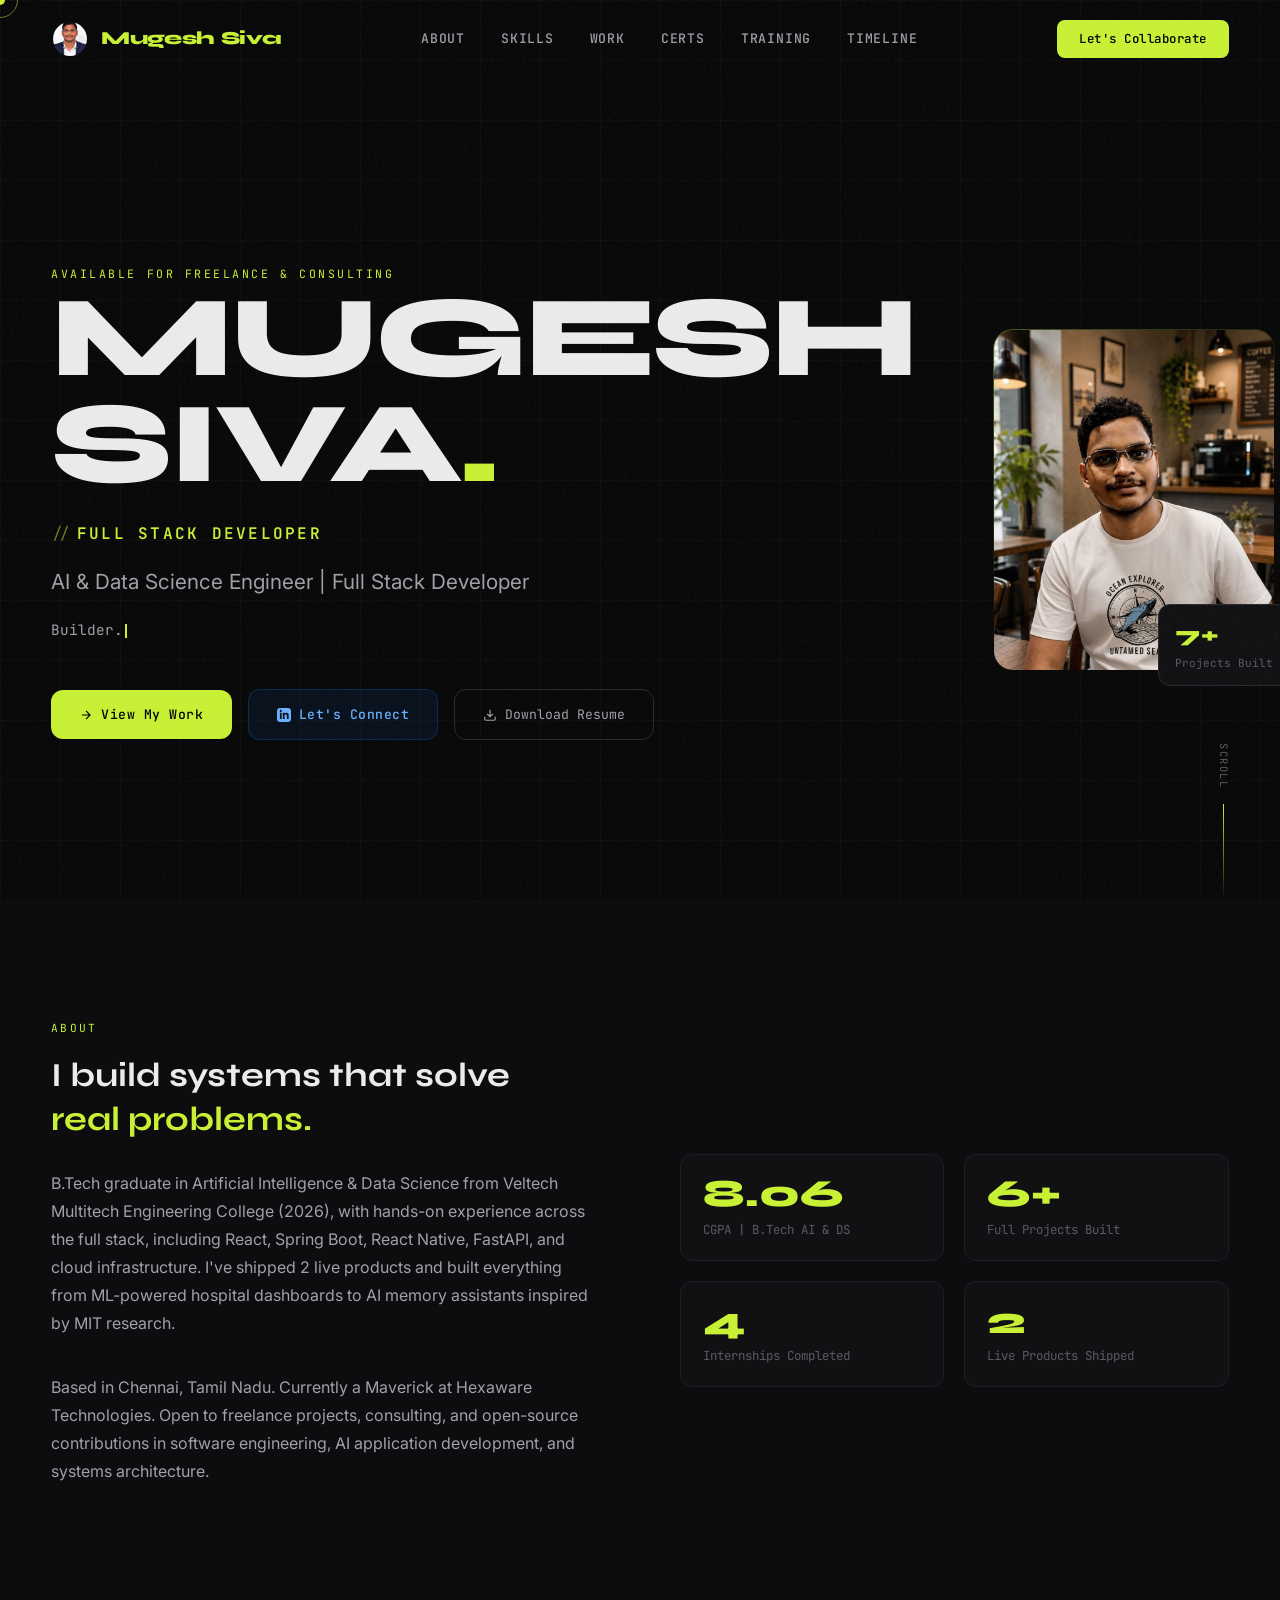
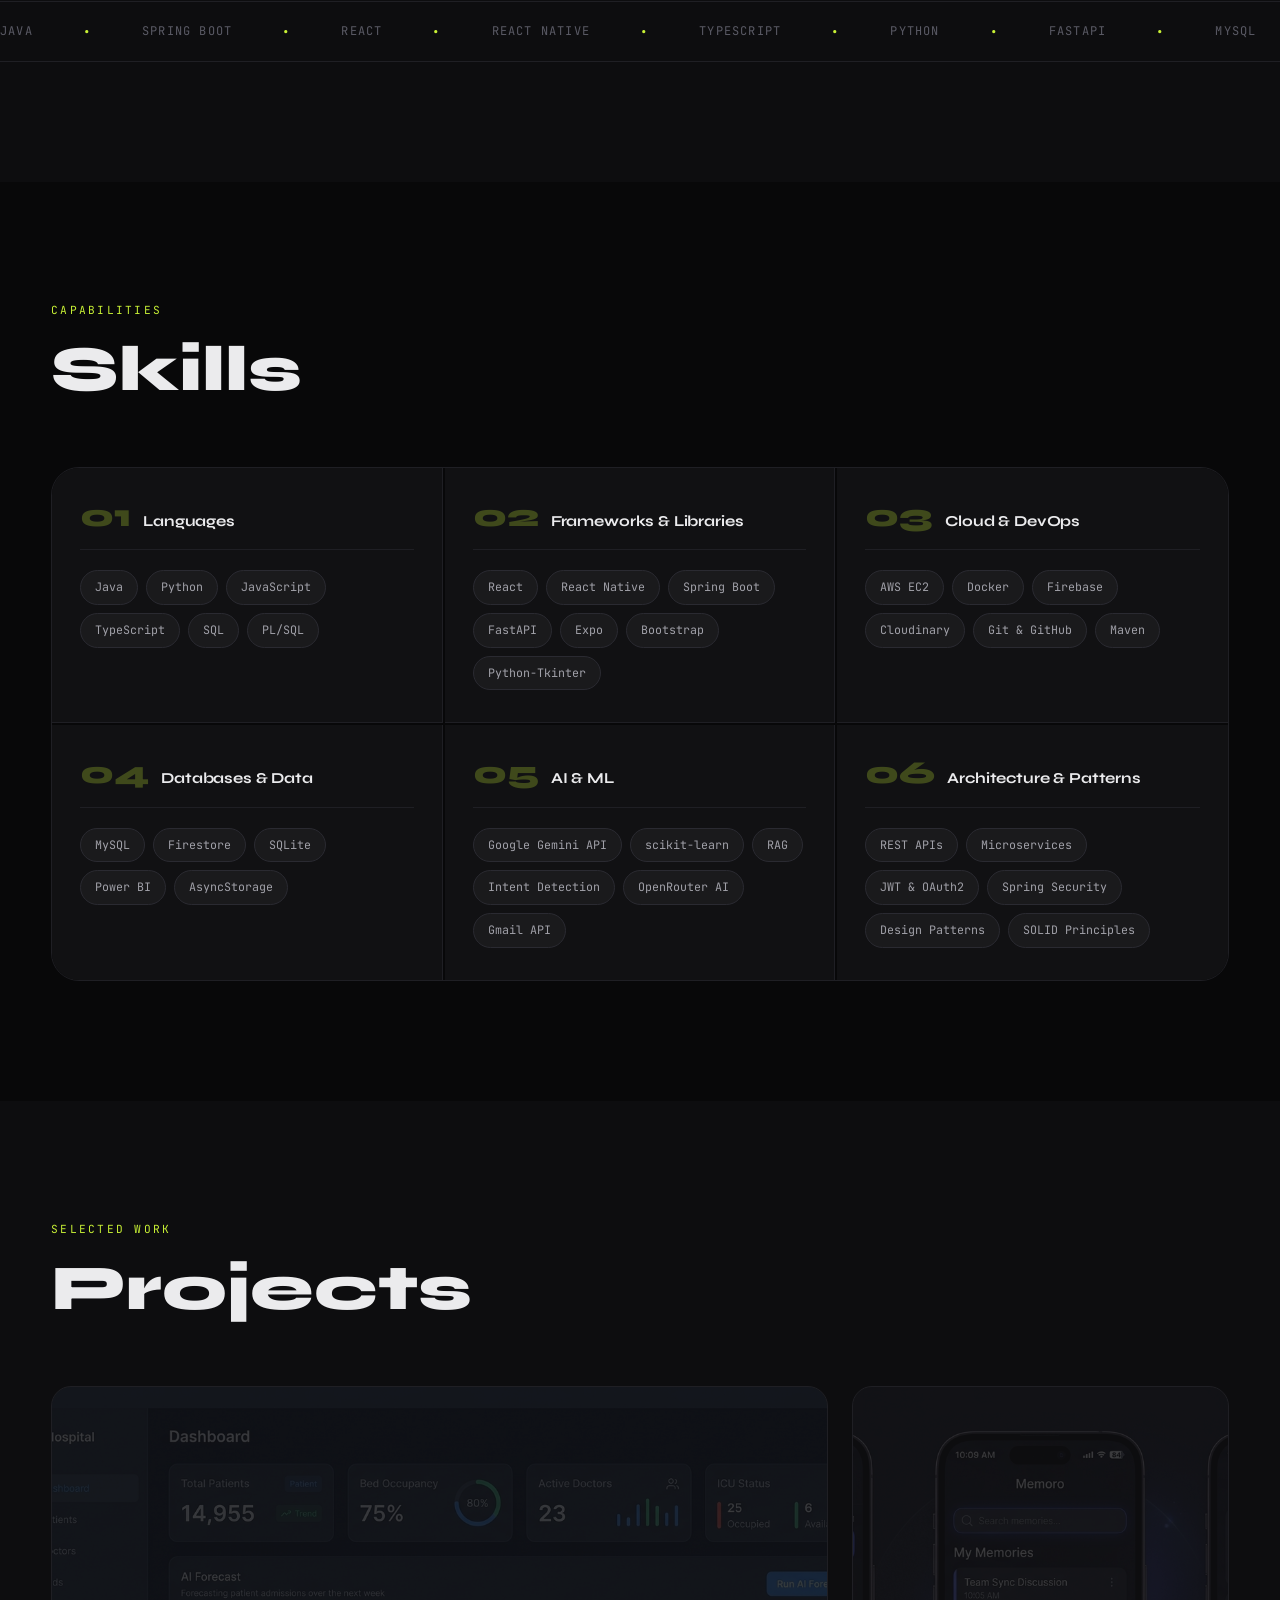
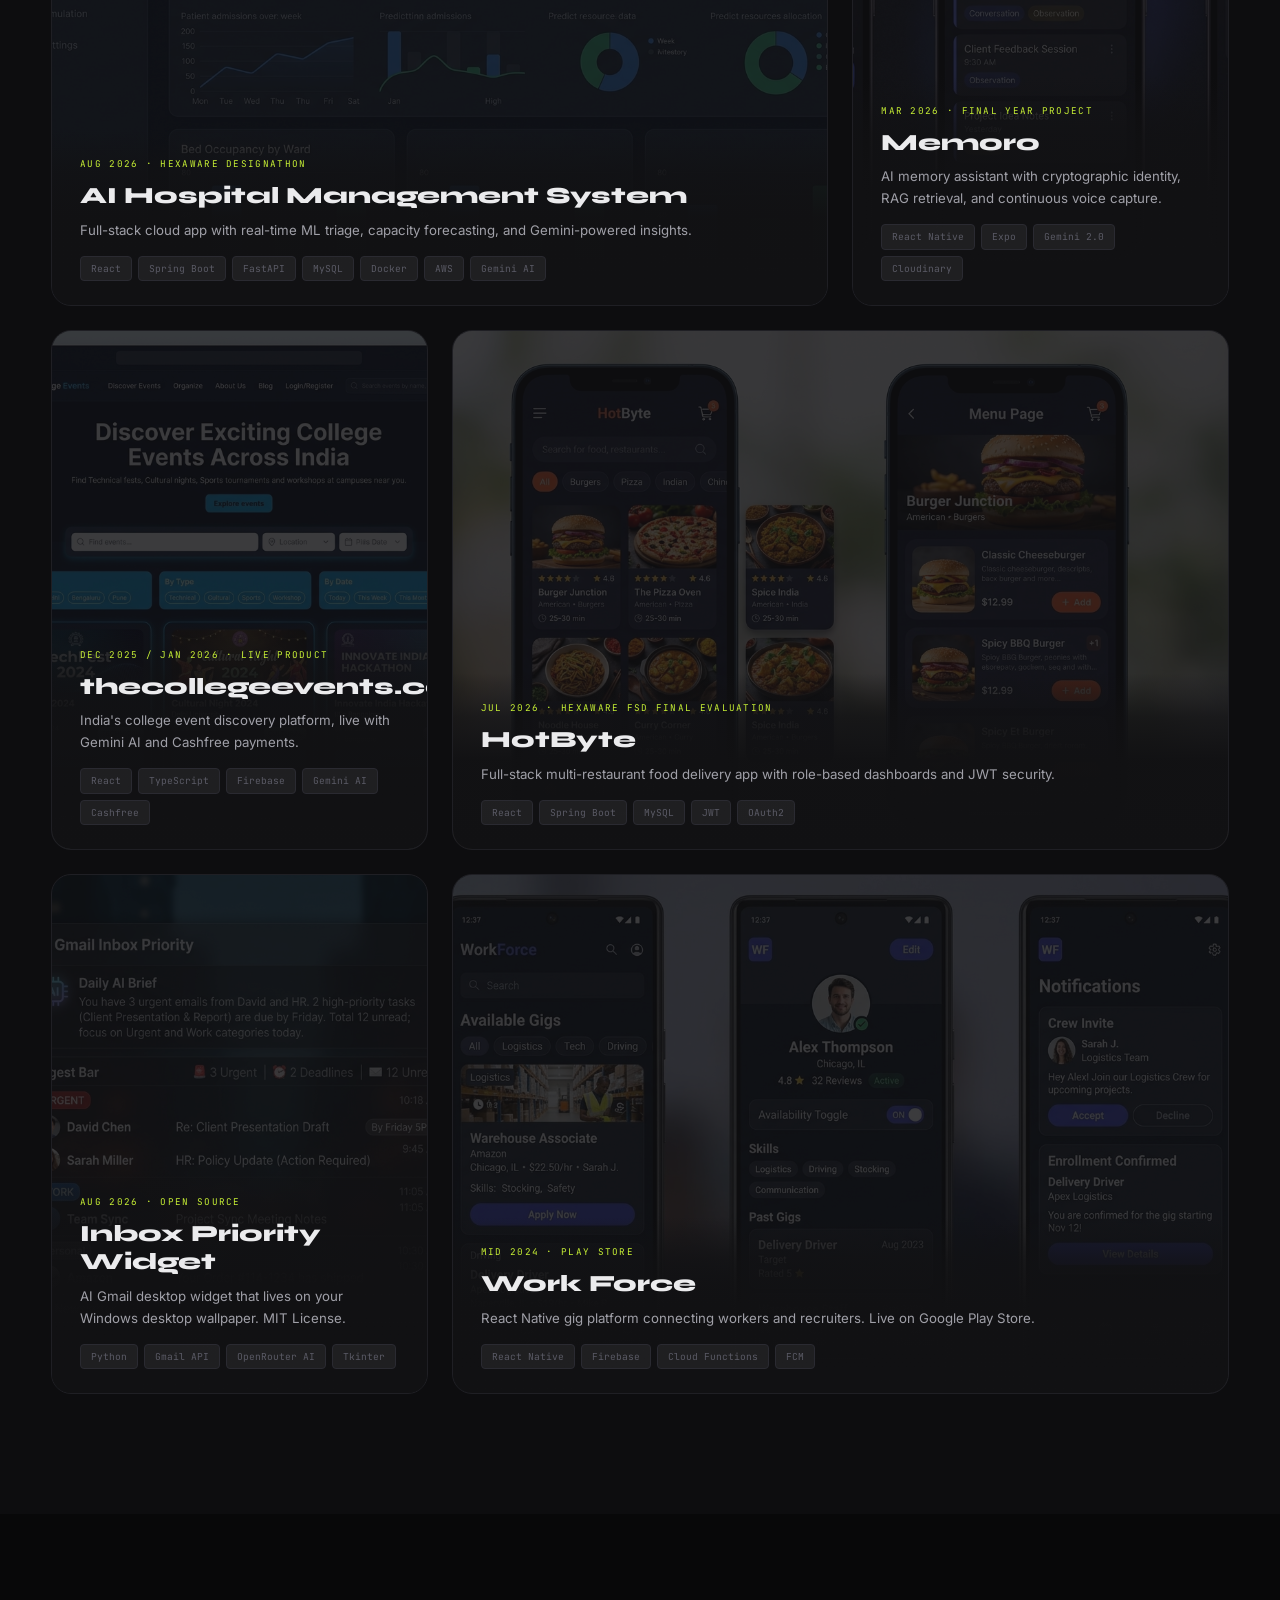
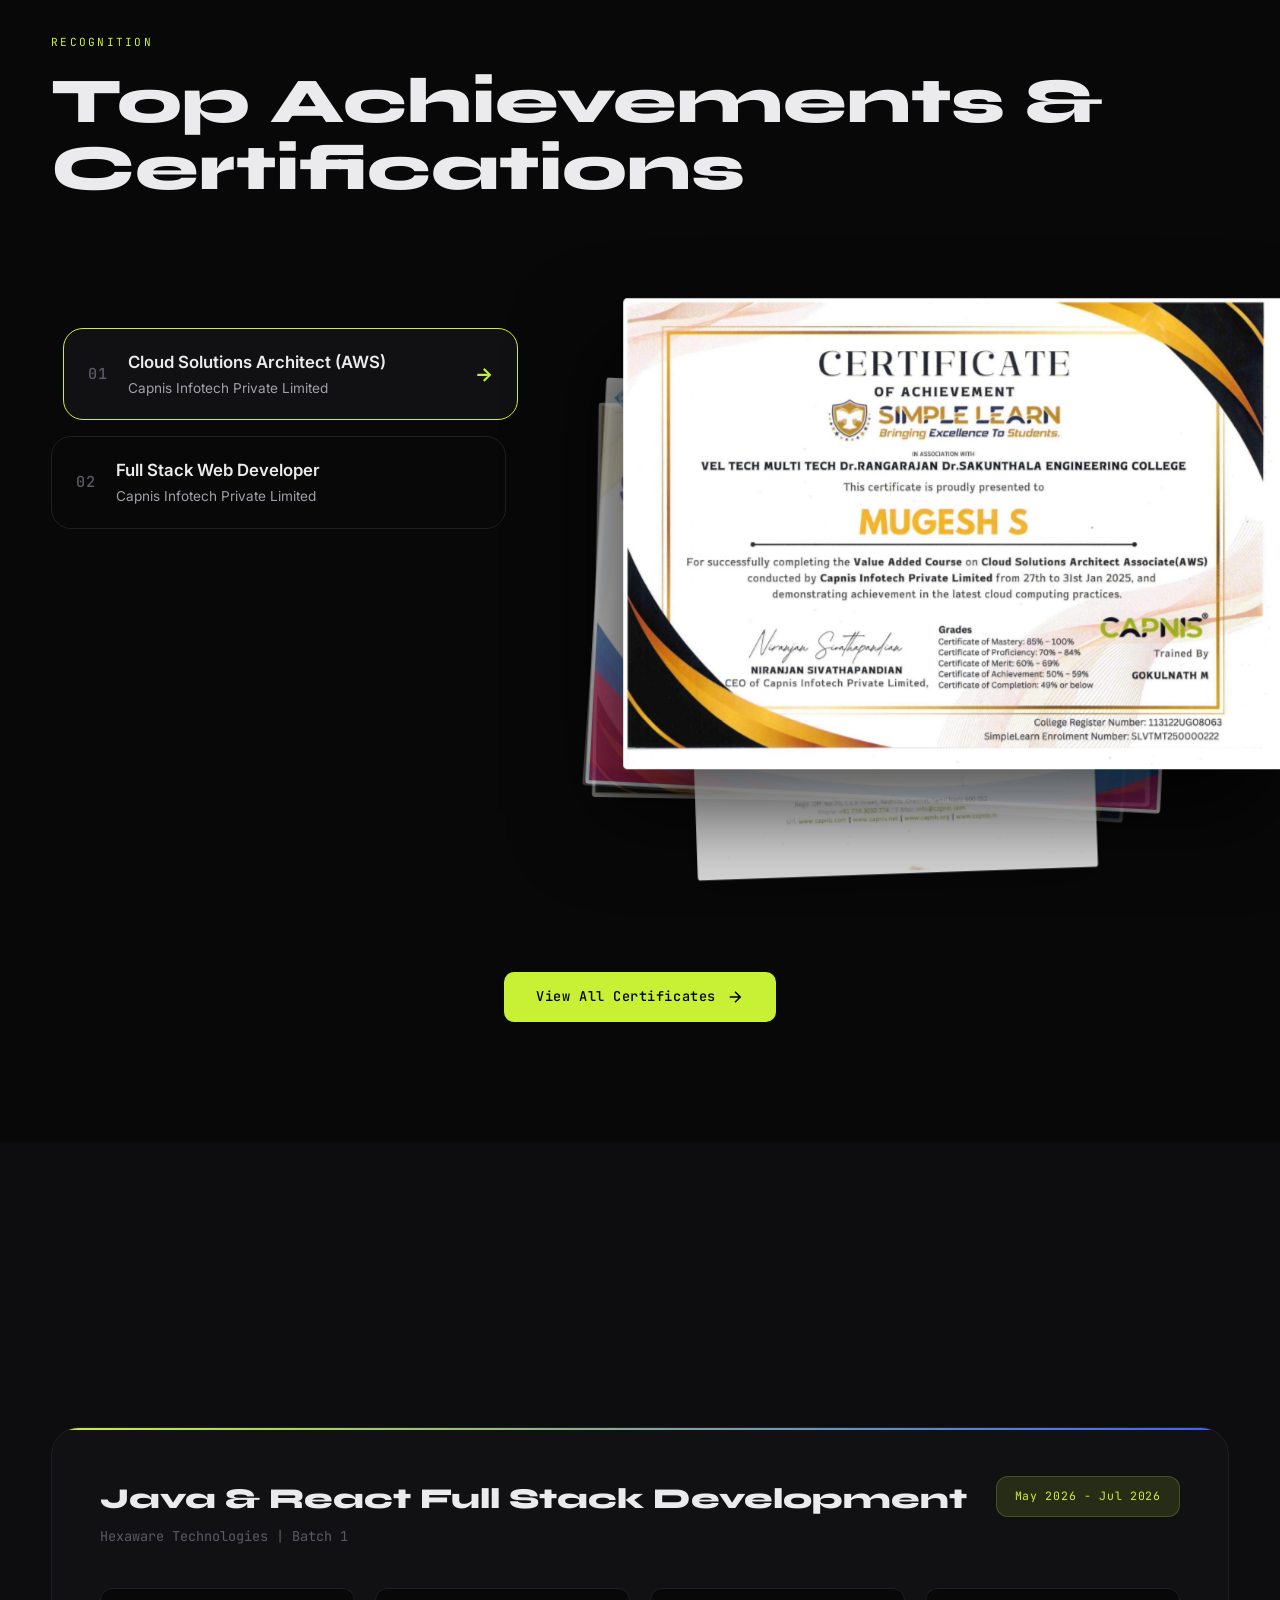
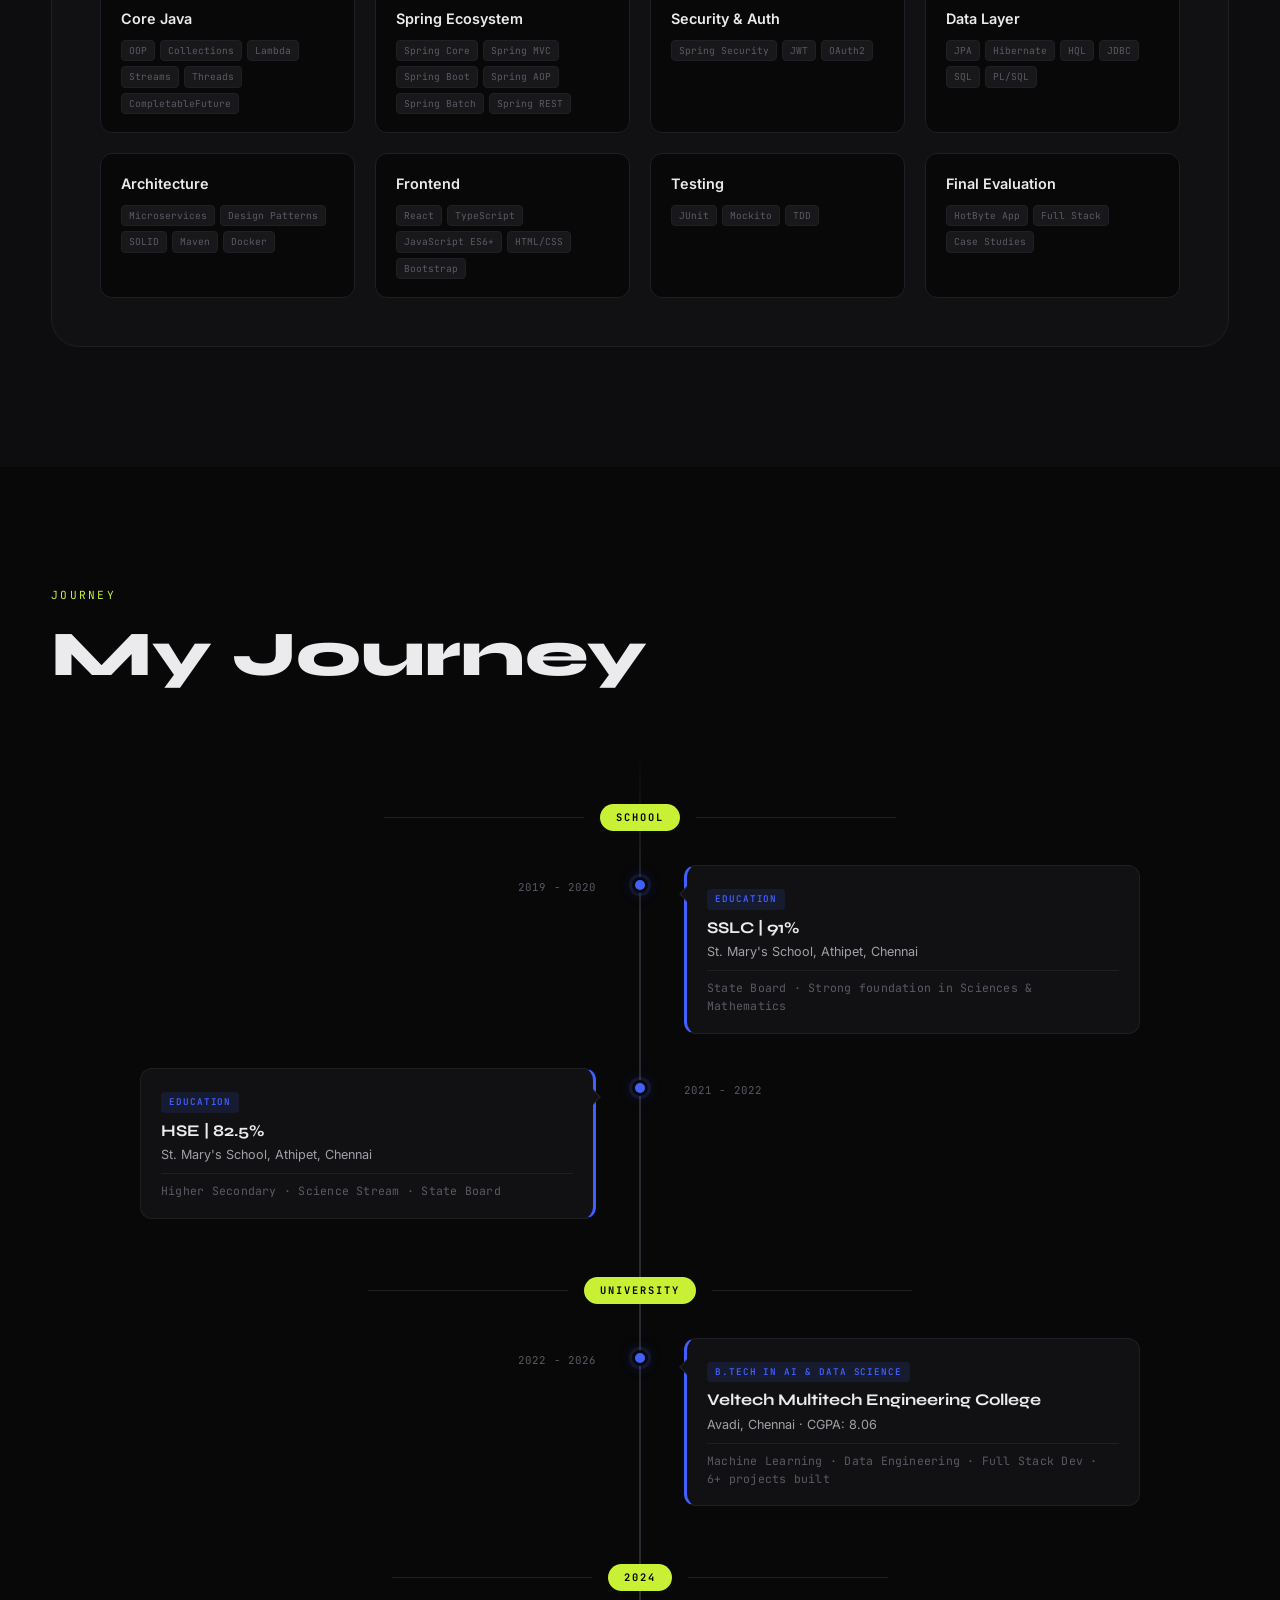
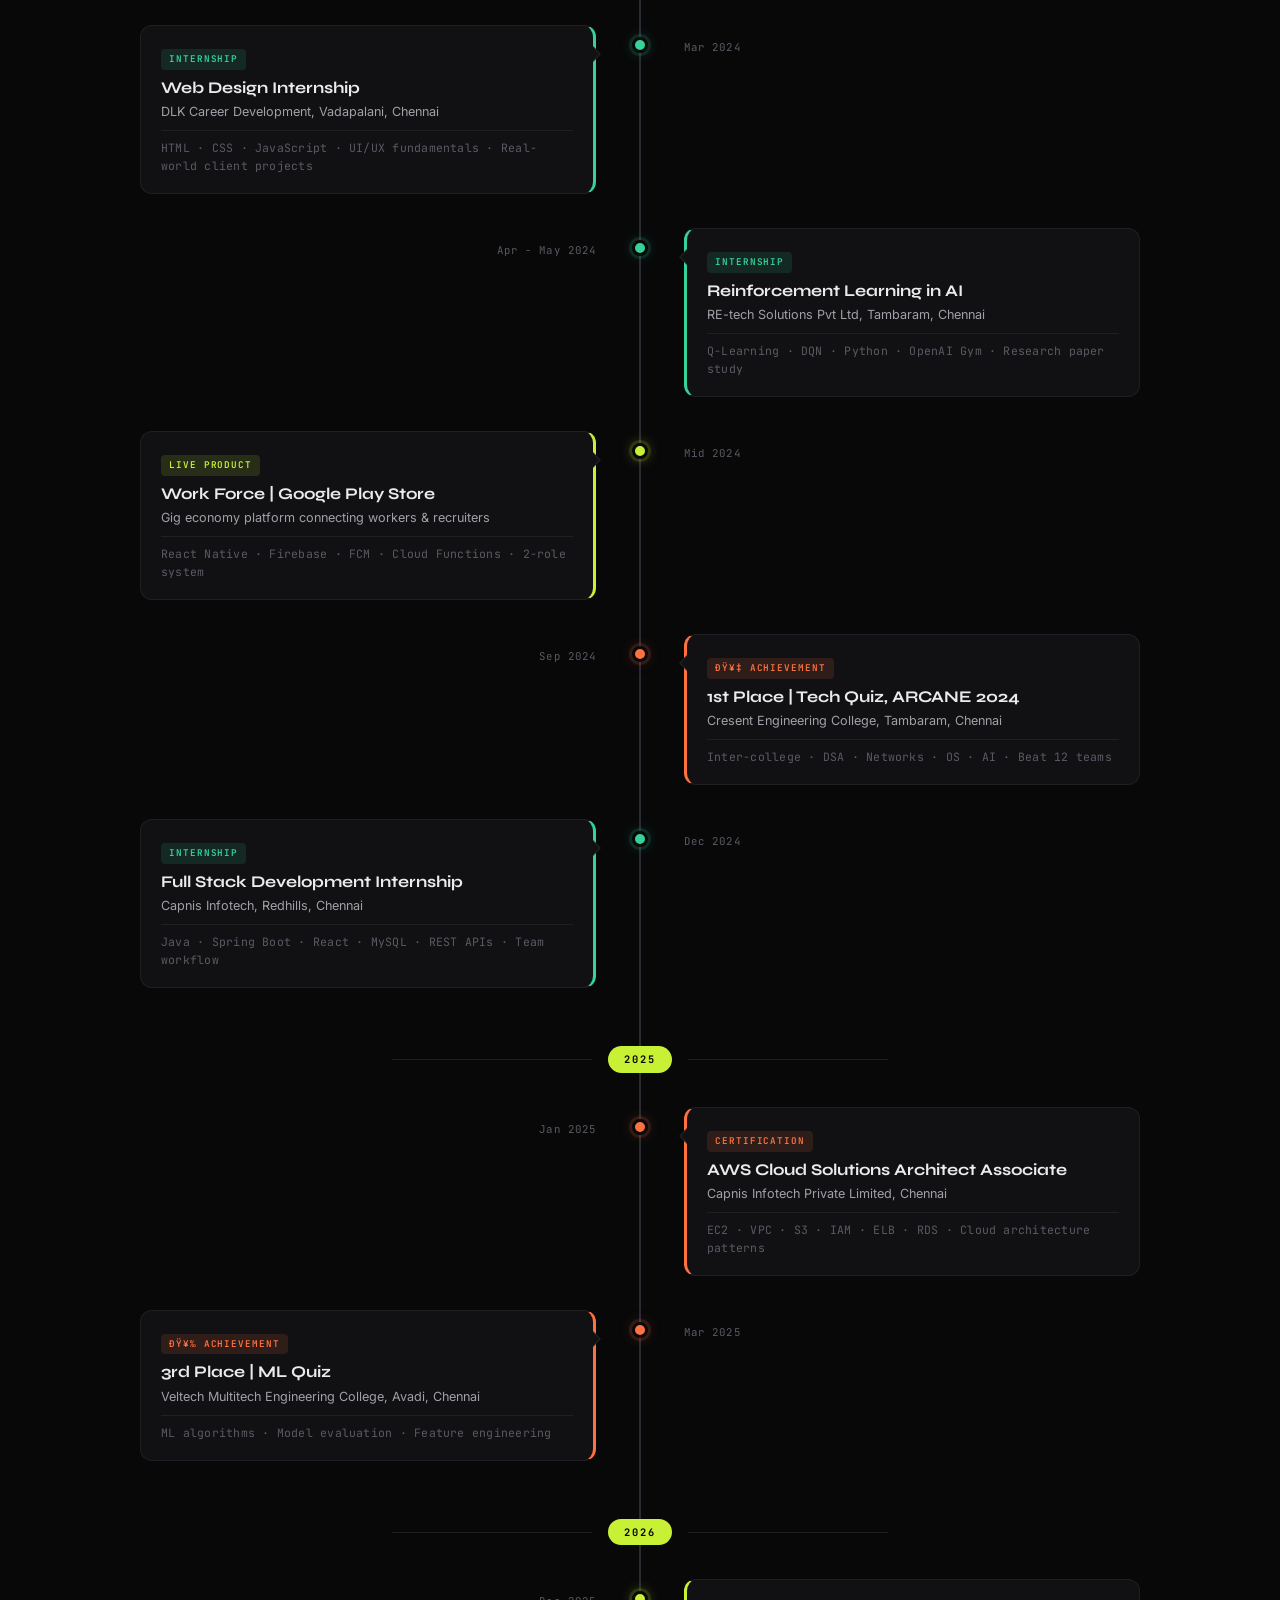
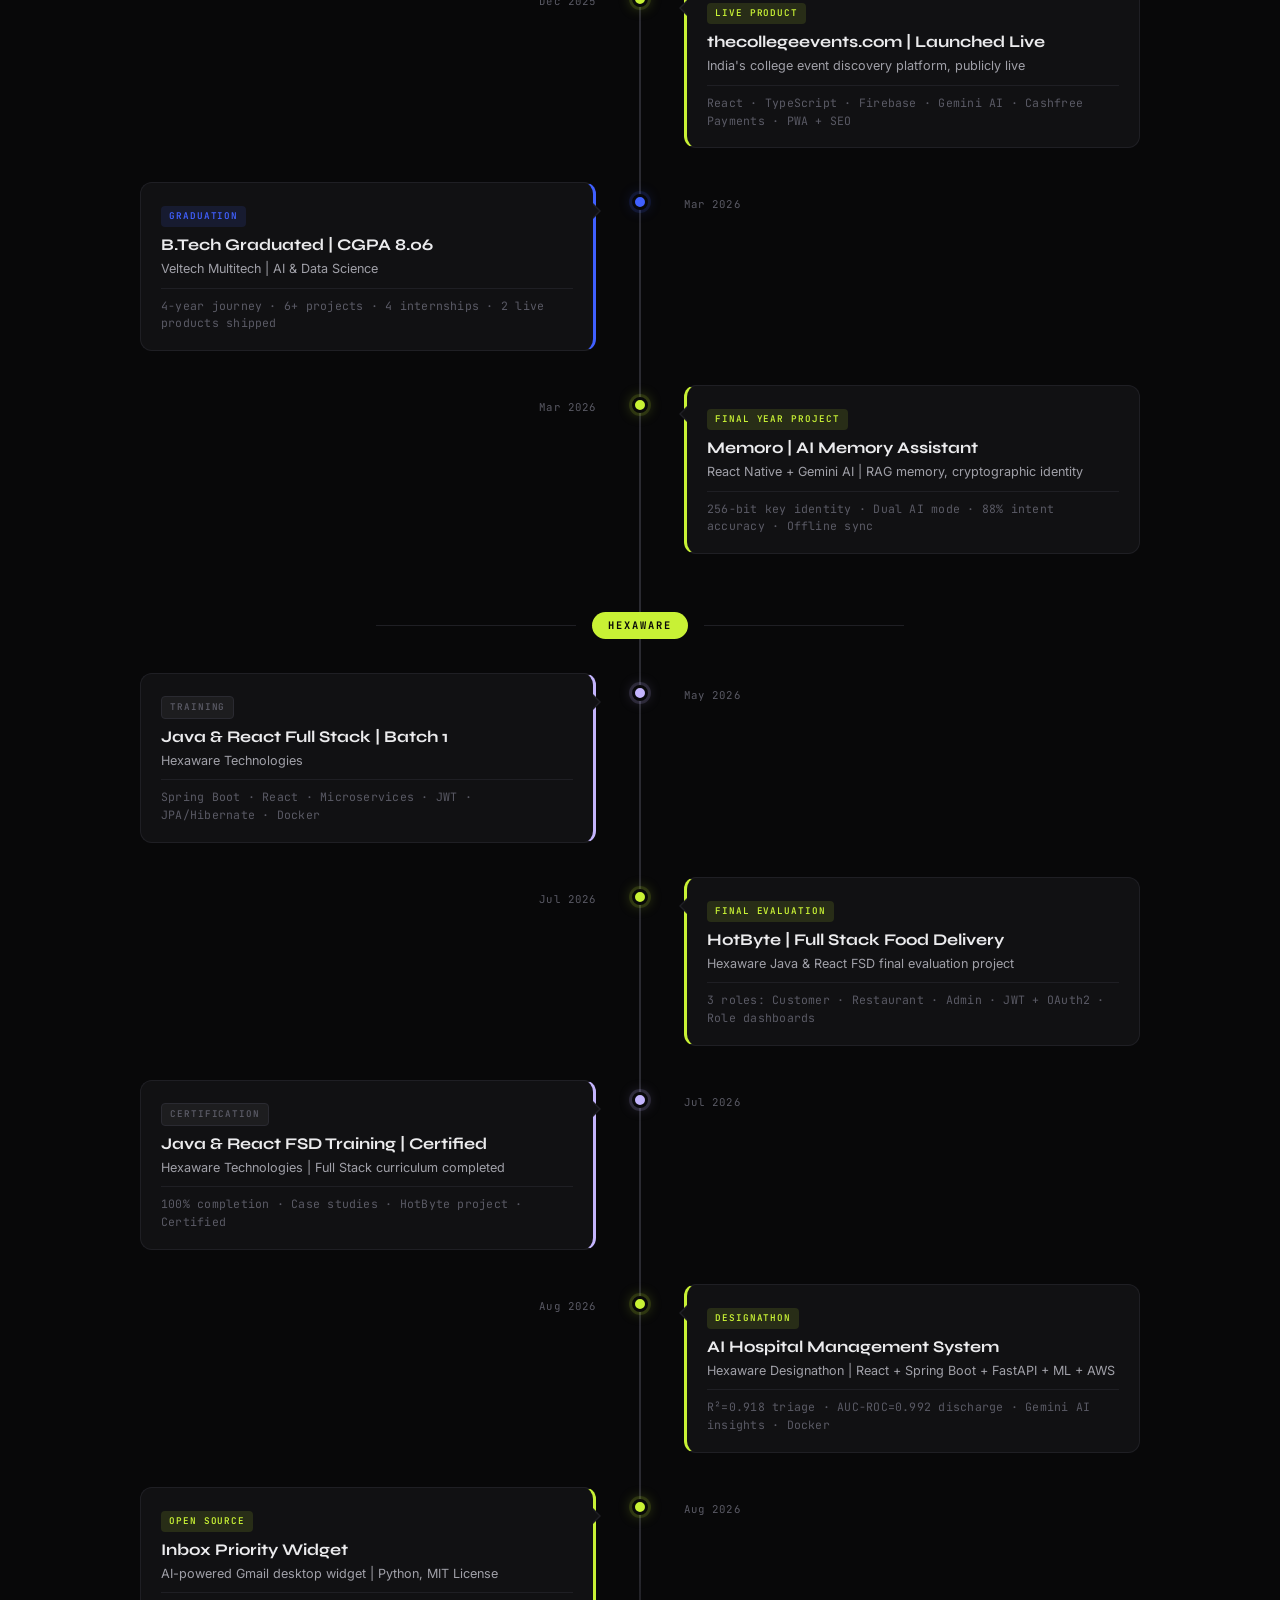
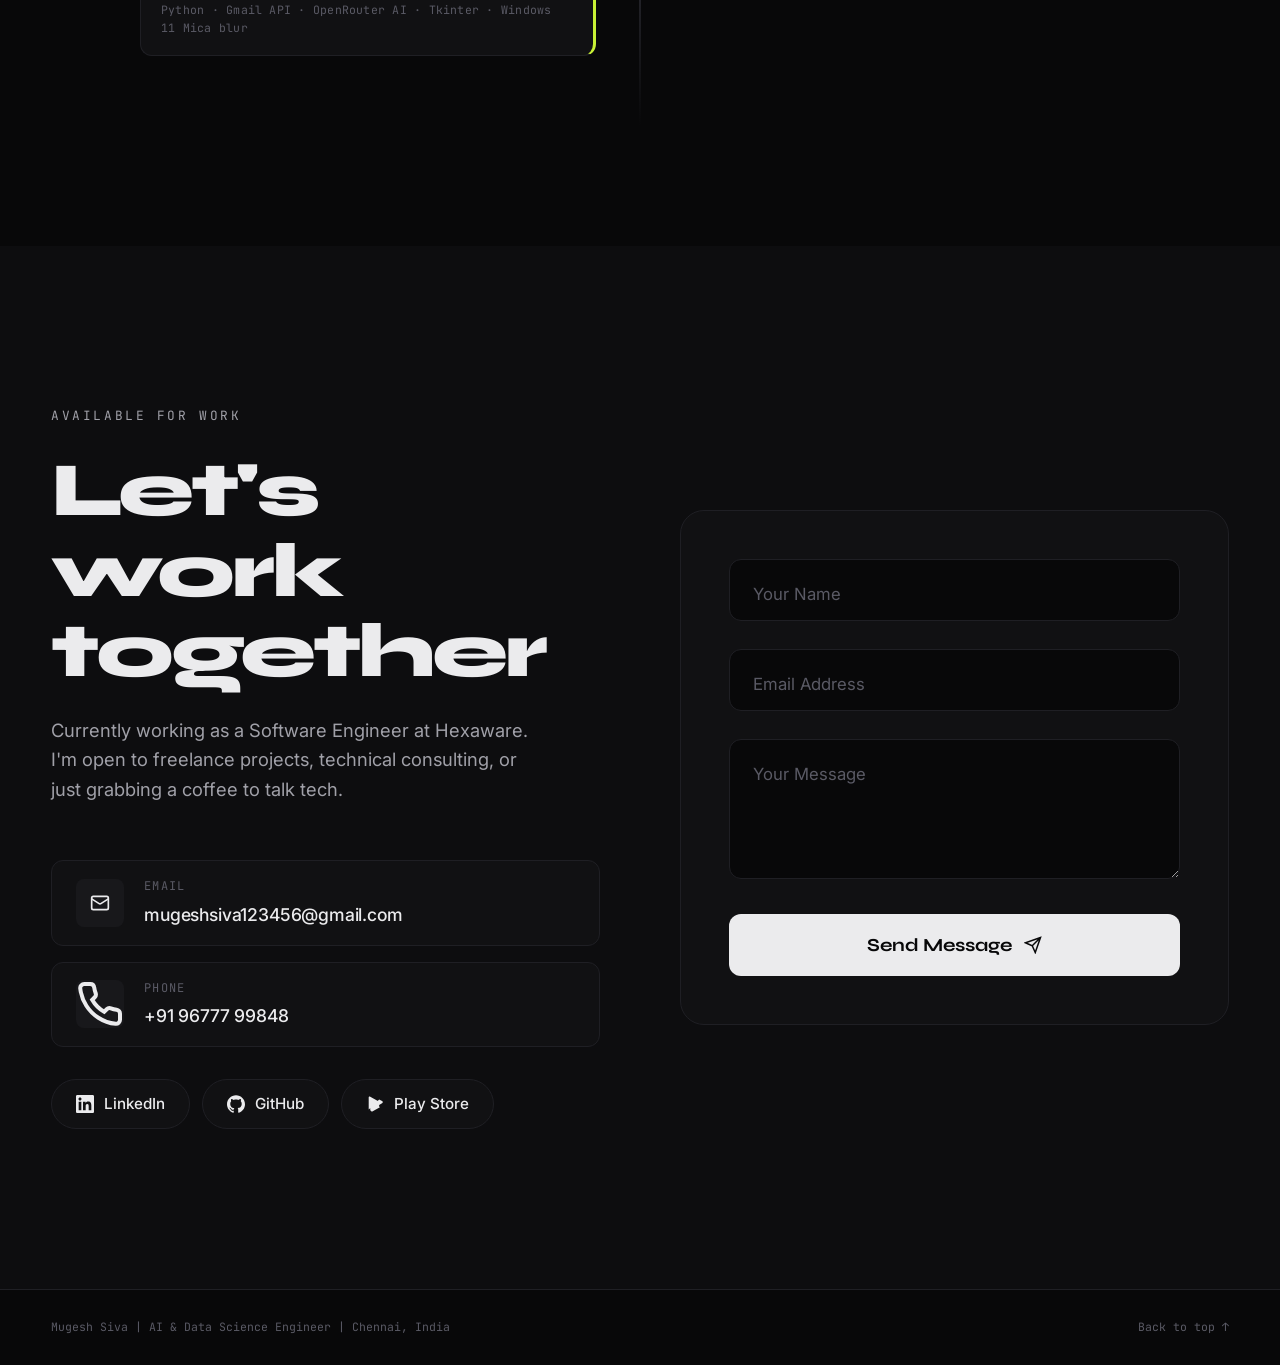
==== commit 231bbfaa: "refine: remove AI glows, clean contact section, polish typography and micro-interactions - Strip dup" ====
--- a/index.html
+++ b/index.html
@@ -600,10 +600,10 @@
             alt="Reinforcement Learning Certificate">
         </div>
       </div>
-      <div style="text-align: center; margin-top: 50px;">
-        <a href="certificates.html" class="overlay-btn overlay-btn-primary" style="padding: 14px 32px; font-size: 1rem; text-decoration: none; display: inline-flex; border-radius: 8px;">
+      <div class="section-cta-wrap">
+        <a href="certificates.html" class="btn-section-cta">
           View All Certificates 
-          <svg width="18" height="18" fill="none" stroke="currentColor" stroke-width="2" viewBox="0 0 24 24" style="margin-left: 8px;">
+          <svg width="18" height="18" fill="none" stroke="currentColor" stroke-width="2" viewBox="0 0 24 24">
             <path d="M5 12h14M12 5l7 7-7 7" />
           </svg>
         </a>
--- a/css/style.css
+++ b/css/style.css
@@ -35,6 +35,7 @@
 
   --font-head: 'Syne', sans-serif;
   --font-body: 'Inter', sans-serif;
+  --font-sans: 'Inter', sans-serif;
   --font-mono: 'JetBrains Mono', monospace;
 
   --ease-out: cubic-bezier(0.16, 1, 0.3, 1);
@@ -331,10 +332,28 @@
   color: var(--text-2);
   transition: color 0.2s;
   font-family: var(--font-mono);
+  position: relative;
+  padding-bottom: 2px;
+}
+
+.nav-links a::after {
+  content: '';
+  position: absolute;
+  bottom: -2px;
+  left: 0;
+  width: 0;
+  height: 1px;
+  background: var(--accent);
+  transition: width 0.25s var(--ease-out);
 }
 
 .nav-links a:hover {
   color: var(--accent);
+}
+
+.nav-links a:hover::after,
+.nav-links a.active::after {
+  width: 100%;
 }
 
 .nav-cta {
@@ -369,7 +388,7 @@
   transition: transform 0.3s, opacity 0.3s;
 }
 
-/* â”€â”€ HERO â”€â”€â”€â”€â”€â”€â”€â”€â”€â”€â”€â”€â”€â”€â”€â”€â”€â”€â”€â”€â”€â”€â”€â”€â”€â”€â”€â”€â”€â”€â”€â”€â”€â”€â”€â”€â”€â”€â”€â”€â”€â”€â”€â”€â”€â”€â”€â”€â”€â”€â”€ */
+/* ── HERO ───────────────────────────────────────────────────────────────────── */
 #hero {
   min-height: 100vh;
   display: flex;
@@ -416,7 +435,7 @@
   color: var(--accent);
 }
 
-/* â”€â”€ Skill strip below name â”€â”€â”€â”€â”€â”€â”€â”€â”€â”€â”€â”€â”€â”€â”€â”€â”€â”€â”€â”€â”€â”€â”€â”€â”€â”€â”€â”€â”€â”€â”€â”€â”€â”€â”€ */
+/* ── Skill strip below name ───────────────────────────────────────────────── */
 .hero-skill-cycle {
   display: flex;
   align-items: center;
@@ -465,8 +484,8 @@
 
 .hero-descriptor {
   font-family: var(--font-mono);
-  font-size: 1rem;
-  color: var(--text-3);
+  font-size: 0.9rem;
+  color: var(--text-2);
   margin-bottom: 48px;
   opacity: 0;
   animation: fadeUp 0.7s var(--ease-out) 0.85s forwards;
@@ -572,7 +591,7 @@
   position: absolute;
   inset: -1px;
   border-radius: var(--radius-lg);
-  background: linear-gradient(135deg, var(--accent) 0%, transparent 60%);
+  background: linear-gradient(145deg, rgba(200, 241, 53, 0.35) 0%, transparent 55%);
   z-index: 0;
 }
 
@@ -642,7 +661,7 @@
   animation: scrollPulse 2s ease infinite;
 }
 
-/* â”€â”€ ABOUT â”€â”€â”€â”€â”€â”€â”€â”€â”€â”€â”€â”€â”€â”€â”€â”€â”€â”€â”€â”€â”€â”€â”€â”€â”€â”€â”€â”€â”€â”€â”€â”€â”€â”€â”€â”€â”€â”€â”€â”€â”€â”€â”€â”€â”€â”€â”€â”€â”€â”€ */
+/* ── ABOUT ──────────────────────────────────────────────────────────────────── */
 #about {
   background: var(--bg-alt);
 }
@@ -672,6 +691,7 @@
   color: var(--text-2);
   line-height: 1.75;
   margin-bottom: 36px;
+  max-width: 58ch;
 }
 
 .about-stats {
@@ -748,7 +768,7 @@
   font-size: 1.2rem;
 }
 
-/* â”€â”€ TIMELINE — True alternating 3-column layout â”€â”€â”€â”€â”€â”€â”€â”€â”€â”€â”€ */
+/* ── TIMELINE — True alternating 3-column layout ───────────────────────────── */
 #timeline {
   background: var(--bg);
 }
@@ -760,7 +780,7 @@
   padding: 4px 0 60px;
 }
 
-/* â”€ Central spine â”€ */
+/* ── Central spine ── */
 .ti-track {
   position: absolute;
   left: 50%;
@@ -782,12 +802,11 @@
   width: 2px;
   height: 0;
   transform: translateX(-50%);
-  background: linear-gradient(to bottom, var(--accent), rgba(200, 241, 53, 0.4));
+  background: linear-gradient(to bottom, var(--accent), rgba(200, 241, 53, 0.3));
   transition: height 0.1s linear;
-  box-shadow: 0 0 12px rgba(200, 241, 53, 0.5), 0 0 4px rgba(200, 241, 53, 0.8);
-}
-
-/* â”€ Year group divider â”€ */
+}
+
+/* ── Year group divider ── */
 .ti-year {
   display: flex;
   align-items: center;
@@ -826,7 +845,7 @@
   border-radius: 100px;
 }
 
-/* â”€ Each row: 3-column grid (left | spine | right) â”€ */
+/* ── Each row: 3-column grid (left | spine | right) ── */
 .ti {
   display: grid;
   grid-template-columns: 1fr 44px 1fr;
@@ -840,7 +859,7 @@
   margin-bottom: 0;
 }
 
-/* â”€ Spine column (always col-2 in DOM) â”€ */
+/* ── Spine column (always col-2 in DOM) ── */
 .ti-spine {
   display: flex;
   flex-direction: column;
@@ -850,7 +869,7 @@
   z-index: 4;
 }
 
-/* â”€ Dot â”€ */
+/* ── Dot ── */
 .ti-dot {
   width: 16px;
   height: 16px;
@@ -924,15 +943,15 @@
   background: radial-gradient(circle, rgba(196, 181, 253, 0.12) 0%, transparent 70%);
 }
 
-/* â”€ Meta (date) column â”€ */
-/* Normal: meta is col-1 â†’ date right-aligned */
+/* ── Meta (date) column ── */
+/* Normal: meta is col-1 → date right-aligned */
 .ti-meta {
   padding-top: 24px;
   padding-right: 22px;
   text-align: right;
 }
 
-/* Flip: meta is col-3 â†’ date left-aligned */
+/* Flip: meta is col-3 → date left-aligned */
 .ti.ti-flip .ti-meta {
   padding-right: 0;
   padding-left: 22px;
@@ -947,13 +966,13 @@
   line-height: 1.5;
 }
 
-/* â”€ Card column â”€ */
-/* Normal: card is col-3 â†’ indent from left */
+/* ── Card column ── */
+/* Normal: card is col-3 → indent from left */
 .ti-card {
   padding: 10px 0 10px 22px;
 }
 
-/* Flip: card is col-1 â†’ indent from right */
+/* Flip: card is col-1 → indent from right */
 .ti.ti-flip .ti-card {
   padding: 10px 22px 10px 0;
 }
@@ -969,7 +988,7 @@
   overflow: visible;
 }
 
-/* â”€ Arrow notch: right-side cards point LEFT toward spine â”€ */
+/* ── Arrow notch: right-side cards point LEFT toward spine ── */
 .ti-card-inner::before {
   content: '';
   position: absolute;
@@ -997,7 +1016,7 @@
   z-index: 3;
 }
 
-/* â”€ Left-side cards (flip) point RIGHT toward spine â”€ */
+/* ── Left-side cards (flip) point RIGHT toward spine ── */
 .ti.ti-flip .ti-card-inner::before {
   left: auto;
   right: -8px;
@@ -1123,11 +1142,10 @@
   position: fixed;
   top: 0;
   left: 0;
-  height: 3px;
+  height: 2px;
   background: var(--accent);
   width: 0%;
   z-index: 10000;
-  box-shadow: 0 0 10px var(--accent-glow);
   transition: width 0.1s ease-out;
   pointer-events: none;
 }
@@ -1173,7 +1191,7 @@
 .ti-title {
   font-family: var(--font-head);
   font-weight: 700;
-  font-size: 0.98rem;
+  font-size: 1.02rem;
   color: var(--text);
   margin-bottom: 4px;
   line-height: 1.3;
@@ -1207,7 +1225,7 @@
   box-shadow: 0 0 8px rgba(200, 241, 53, 0.5);
 }
 
-/* â”€â”€ New left-rail timeline items â”€â”€ */
+/* ── New left-rail timeline items ── */
 .timeline-item {
   display: grid;
   grid-template-columns: 148px 1fr;
@@ -1460,7 +1478,7 @@
   letter-spacing: 0.02em;
 }
 
-/* â”€â”€ PROJECTS â”€â”€â”€â”€â”€â”€â”€â”€â”€â”€â”€â”€â”€â”€â”€â”€â”€â”€â”€â”€â”€â”€â”€â”€â”€â”€â”€â”€â”€â”€â”€â”€â”€â”€â”€â”€â”€â”€â”€â”€â”€â”€â”€â”€â”€â”€â”€ */
+/* ── PROJECTS ─────────────────────────────────────────────────────────────── */
 #projects {
   background: var(--bg-alt);
 }
@@ -1501,9 +1519,9 @@
 
 /* Cool animated glow and float effect on hover */
 .bento-card:hover {
-  border-color: rgba(200, 241, 53, 0.6);
-  transform: translateY(-8px) scale(1.015);
-  box-shadow: 0 32px 80px rgba(0, 0, 0, 0.5), 0 0 0 1px rgba(200, 241, 53, 0.5), 0 0 30px rgba(200, 241, 53, 0.15);
+  border-color: rgba(200, 241, 53, 0.45);
+  transform: translateY(-6px);
+  box-shadow: 0 24px 60px rgba(0, 0, 0, 0.5), 0 0 0 1px rgba(200, 241, 53, 0.3);
   z-index: 10;
 }
 
@@ -2802,285 +2820,6 @@
   .skills-cat-icon {
     font-size: 1.5rem;
     opacity: 0.2;
-  }
-}
-
-/* â”€â”€ CONTACT â”€â”€â”€â”€â”€â”€â”€â”€â”€â”€â”€â”€â”€â”€â”€â”€â”€â”€â”€â”€â”€â”€â”€â”€â”€â”€â”€â”€â”€â”€â”€â”€â”€â”€â”€â”€â”€â”€â”€â”€â”€â”€â”€â”€â”€â”€â”€â”€â”€â”€â”€â”€â”€â”€â”€â”€â”€â”€â”€â”€ */
-#contact {
-  position: relative;
-  background: var(--bg-alt);
-  padding: 160px 0;
-  overflow: hidden;
-}
-
-/* Ambient Background Glow */
-.contact-glow {
-  position: absolute;
-  top: 50%;
-  left: 50%;
-  width: 80vw;
-  height: 80vw;
-  background: radial-gradient(circle, rgba(162, 255, 0, 0.08) 0%, transparent 60%);
-  transform: translate(-50%, -50%);
-  border-radius: 50%;
-  pointer-events: none;
-  z-index: 0;
-}
-
-.contact-container {
-  position: relative;
-  z-index: 1;
-  display: grid;
-  grid-template-columns: 1fr 1fr;
-  gap: 80px;
-  align-items: center;
-}
-
-/* Left Side - Typography */
-.contact-eyebrow {
-  display: flex;
-  align-items: center;
-  gap: 12px;
-  font-family: var(--font-mono);
-  font-size: 0.8rem;
-  letter-spacing: 0.2em;
-  text-transform: uppercase;
-  color: var(--text-2);
-  margin-bottom: 24px;
-}
-
-.pulse-dot {
-  width: 8px;
-  height: 8px;
-  background: var(--accent);
-  border-radius: 50%;
-  box-shadow: 0 0 10px var(--accent);
-  animation: pulse 2s infinite;
-}
-
-@keyframes pulse {
-  0% { box-shadow: 0 0 0 0 rgba(162, 255, 0, 0.4); }
-  70% { box-shadow: 0 0 0 10px rgba(162, 255, 0, 0); }
-  100% { box-shadow: 0 0 0 0 rgba(162, 255, 0, 0); }
-}
-
-.contact-title {
-  font-family: var(--font-head);
-  font-weight: 800;
-  font-size: clamp(3.5rem, 6vw, 5.5rem);
-  line-height: 1.05;
-  letter-spacing: -0.04em;
-  color: var(--text);
-  margin-bottom: 24px;
-  background: linear-gradient(180deg, #fff 0%, #aaa 100%);
-  -webkit-background-clip: text;
-  -webkit-text-fill-color: transparent;
-}
-
-.contact-sub {
-  font-size: 1.15rem;
-  color: var(--text-2);
-  line-height: 1.6;
-  margin-bottom: 56px;
-  max-width: 480px;
-}
-
-/* Contact Cards (Email & Phone) */
-.contact-info-grid {
-  display: flex;
-  flex-direction: column;
-  gap: 16px;
-  margin-bottom: 32px;
-}
-
-.contact-card {
-  display: flex;
-  align-items: center;
-  gap: 20px;
-  background: rgba(255, 255, 255, 0.02);
-  border: 1px solid rgba(255, 255, 255, 0.05);
-  padding: 16px 24px;
-  border-radius: 20px;
-  text-decoration: none;
-  transition: all 0.3s cubic-bezier(0.25, 1, 0.5, 1);
-}
-
-.contact-card:hover {
-  background: rgba(255, 255, 255, 0.04);
-  border-color: rgba(162, 255, 0, 0.3);
-  transform: translateY(-4px);
-  box-shadow: 0 12px 32px rgba(0, 0, 0, 0.3);
-}
-
-.contact-card-icon {
-  display: flex;
-  justify-content: center;
-  align-items: center;
-  width: 48px;
-  height: 48px;
-  background: rgba(162, 255, 0, 0.1);
-  color: var(--accent);
-  border-radius: 50%;
-}
-
-.contact-card-content {
-  display: flex;
-  flex-direction: column;
-  gap: 4px;
-}
-
-.contact-card-label {
-  font-family: var(--font-mono);
-  font-size: 0.75rem;
-  text-transform: uppercase;
-  letter-spacing: 0.1em;
-  color: var(--text-3);
-}
-
-.contact-card-value {
-  font-family: var(--font-sans);
-  font-size: 1.1rem;
-  font-weight: 500;
-  color: var(--text);
-  letter-spacing: -0.01em;
-}
-
-/* Social Pills */
-.social-pills {
-  display: flex;
-  flex-wrap: wrap;
-  gap: 12px;
-}
-
-.social-pill {
-  display: inline-flex;
-  align-items: center;
-  gap: 10px;
-  padding: 12px 24px;
-  background: rgba(255, 255, 255, 0.03);
-  border-radius: 100px;
-  color: var(--text-2);
-  font-family: var(--font-sans);
-  font-weight: 500;
-  font-size: 0.95rem;
-  text-decoration: none;
-  transition: all 0.3s;
-}
-
-.social-pill svg {
-  width: 18px;
-  height: 18px;
-}
-
-.social-pill:hover {
-  background: var(--text);
-  color: var(--bg);
-  transform: translateY(-2px);
-  box-shadow: 0 8px 24px rgba(255, 255, 255, 0.1);
-}
-
-/* Right Side - Form */
-.form-wrapper {
-  position: relative;
-}
-
-.contact-form {
-  background: rgba(20, 20, 20, 0.6);
-  backdrop-filter: blur(24px);
-  -webkit-backdrop-filter: blur(24px);
-  border: 1px solid rgba(255, 255, 255, 0.06);
-  box-shadow: 0 24px 64px rgba(0, 0, 0, 0.6), inset 0 1px 0 rgba(255, 255, 255, 0.05);
-  padding: 48px;
-  border-radius: 32px;
-  display: flex;
-  flex-direction: column;
-  gap: 28px;
-}
-
-.form-group {
-  position: relative;
-}
-
-.form-input {
-  width: 100%;
-  background: rgba(0, 0, 0, 0.2);
-  border: 1px solid rgba(255, 255, 255, 0.1);
-  color: var(--text);
-  padding: 20px 24px;
-  border-radius: 16px;
-  font-family: var(--font-sans);
-  font-size: 1.05rem;
-  transition: all 0.3s;
-  outline: none;
-}
-
-.form-input:focus {
-  border-color: var(--accent);
-  background: rgba(0, 0, 0, 0.4);
-  box-shadow: 0 0 0 4px rgba(162, 255, 0, 0.1);
-}
-
-.form-textarea {
-  resize: vertical;
-  min-height: 140px;
-}
-
-.form-label {
-  position: absolute;
-  top: 22px;
-  left: 24px;
-  color: var(--text-3);
-  pointer-events: none;
-  transition: all 0.2s ease-out;
-  font-size: 1.05rem;
-}
-
-/* Floating Label Magic */
-.form-input:focus ~ .form-label,
-.form-input:not(:placeholder-shown) ~ .form-label {
-  transform: translateY(-38px) scale(0.85);
-  transform-origin: left top;
-  color: var(--accent);
-}
-
-/* Glowing Submit Button */
-.form-submit-glow {
-  display: flex;
-  align-items: center;
-  justify-content: center;
-  gap: 12px;
-  width: 100%;
-  background: var(--accent);
-  color: #000;
-  border: none;
-  padding: 20px;
-  border-radius: 16px;
-  font-family: var(--font-head);
-  font-weight: 700;
-  font-size: 1.15rem;
-  cursor: pointer;
-  transition: all 0.3s;
-  box-shadow: 0 12px 32px rgba(162, 255, 0, 0.2);
-}
-
-.form-submit-glow:hover {
-  transform: translateY(-2px);
-  box-shadow: 0 20px 48px rgba(162, 255, 0, 0.4);
-  background: #b1ff1a;
-}
-
-@media (max-width: 900px) {
-  .contact-container {
-    grid-template-columns: 1fr;
-    gap: 60px;
-  }
-  
-  .contact-title {
-    font-size: clamp(2.8rem, 10vw, 4rem);
-  }
-  
-  .contact-form {
-    padding: 32px 24px;
   }
 }
 
@@ -3319,3 +3058,131 @@
     padding: 32px 24px;
   }
 }
+
+/* ── Section CTA Button ──────────────────────────────────────────────────── */
+.section-cta-wrap {
+  text-align: center;
+  margin-top: 56px;
+}
+
+.btn-section-cta {
+  display: inline-flex;
+  align-items: center;
+  gap: 10px;
+  padding: 14px 32px;
+  background: var(--accent);
+  color: #000;
+  border-radius: 10px;
+  font-family: var(--font-mono);
+  font-size: 0.85rem;
+  font-weight: 500;
+  letter-spacing: 0.04em;
+  text-decoration: none;
+  transition: transform 0.2s var(--ease-spring), box-shadow 0.2s;
+}
+
+.btn-section-cta:hover {
+  transform: translateY(-3px);
+  box-shadow: 0 12px 32px rgba(200, 241, 53, 0.2);
+}
+
+/* ── Stat card improved hover ────────────────────────────────────────────── */
+.stat-card:hover {
+  border-color: var(--accent);
+  background: var(--surface-2);
+}
+
+/* ── Improved skill tag hover specificity ────────────────────────────────── */
+.skill-tag:hover {
+  color: var(--accent);
+  border-color: rgba(200, 241, 53, 0.5);
+  background: var(--accent-dim);
+}
+
+/* ── Focus visible states (keyboard nav accessibility) ───────────────────── */
+a:focus-visible,
+button:focus-visible {
+  outline: 2px solid var(--accent);
+  outline-offset: 3px;
+  border-radius: 4px;
+}
+
+/* ── Sidebar link improved hover ────────────────────────────────────────── */
+.sidebar-link {
+  transition: border-color 0.2s, color 0.2s, transform 0.2s var(--ease-out);
+}
+
+/* ── Bento card: subtle image scale on non-hover too ────────────────────── */
+.bento-img {
+  opacity: 0.18;
+}
+
+/* ── Achievement active highlight ───────────────────────────────────────── */
+.achievement-item:hover,
+.achievement-item.active {
+  box-shadow: none;
+}
+
+/* ── Project preview border treatment ───────────────────────────────────── */
+.project-preview {
+  transition: box-shadow 0.3s var(--ease-out);
+}
+
+.project-preview:hover {
+  box-shadow: 0 16px 48px rgba(0, 0, 0, 0.4);
+}
+
+/* ── Smooth training module focus ───────────────────────────────────────── */
+.training-module {
+  transition: border-color 0.2s, transform 0.2s var(--ease-out), background 0.2s;
+}
+
+.training-module:hover {
+  background: var(--surface-2);
+}
+
+/* ── Nav CTA refined hover ──────────────────────────────────────────────── */
+.nav-cta:hover {
+  opacity: 1;
+  background: #b1e81a;
+  transform: translateY(-1px);
+}
+
+/* ── Scroll cue reduced visual noise ────────────────────────────────────── */
+.scroll-line {
+  background: linear-gradient(to bottom, var(--accent), transparent);
+}
+
+/* ── Timeline year badge padding fix ───────────────────────────────────── */
+.ti-year-badge {
+  white-space: nowrap;
+}
+
+/* ── Project hero bottom border treatment ───────────────────────────────── */
+.project-hero {
+  border-bottom-color: var(--border);
+}
+
+/* ── Contact section responsive ─────────────────────────────────────────── */
+@media (max-width: 768px) {
+  #contact {
+    padding: 100px 0;
+  }
+
+  .contact-sub {
+    font-size: 1rem;
+  }
+
+  .social-pills {
+    gap: 8px;
+  }
+
+  .social-pill {
+    padding: 10px 18px;
+    font-size: 0.88rem;
+  }
+
+  .contact-card-value {
+    font-size: 0.95rem;
+  }
+}
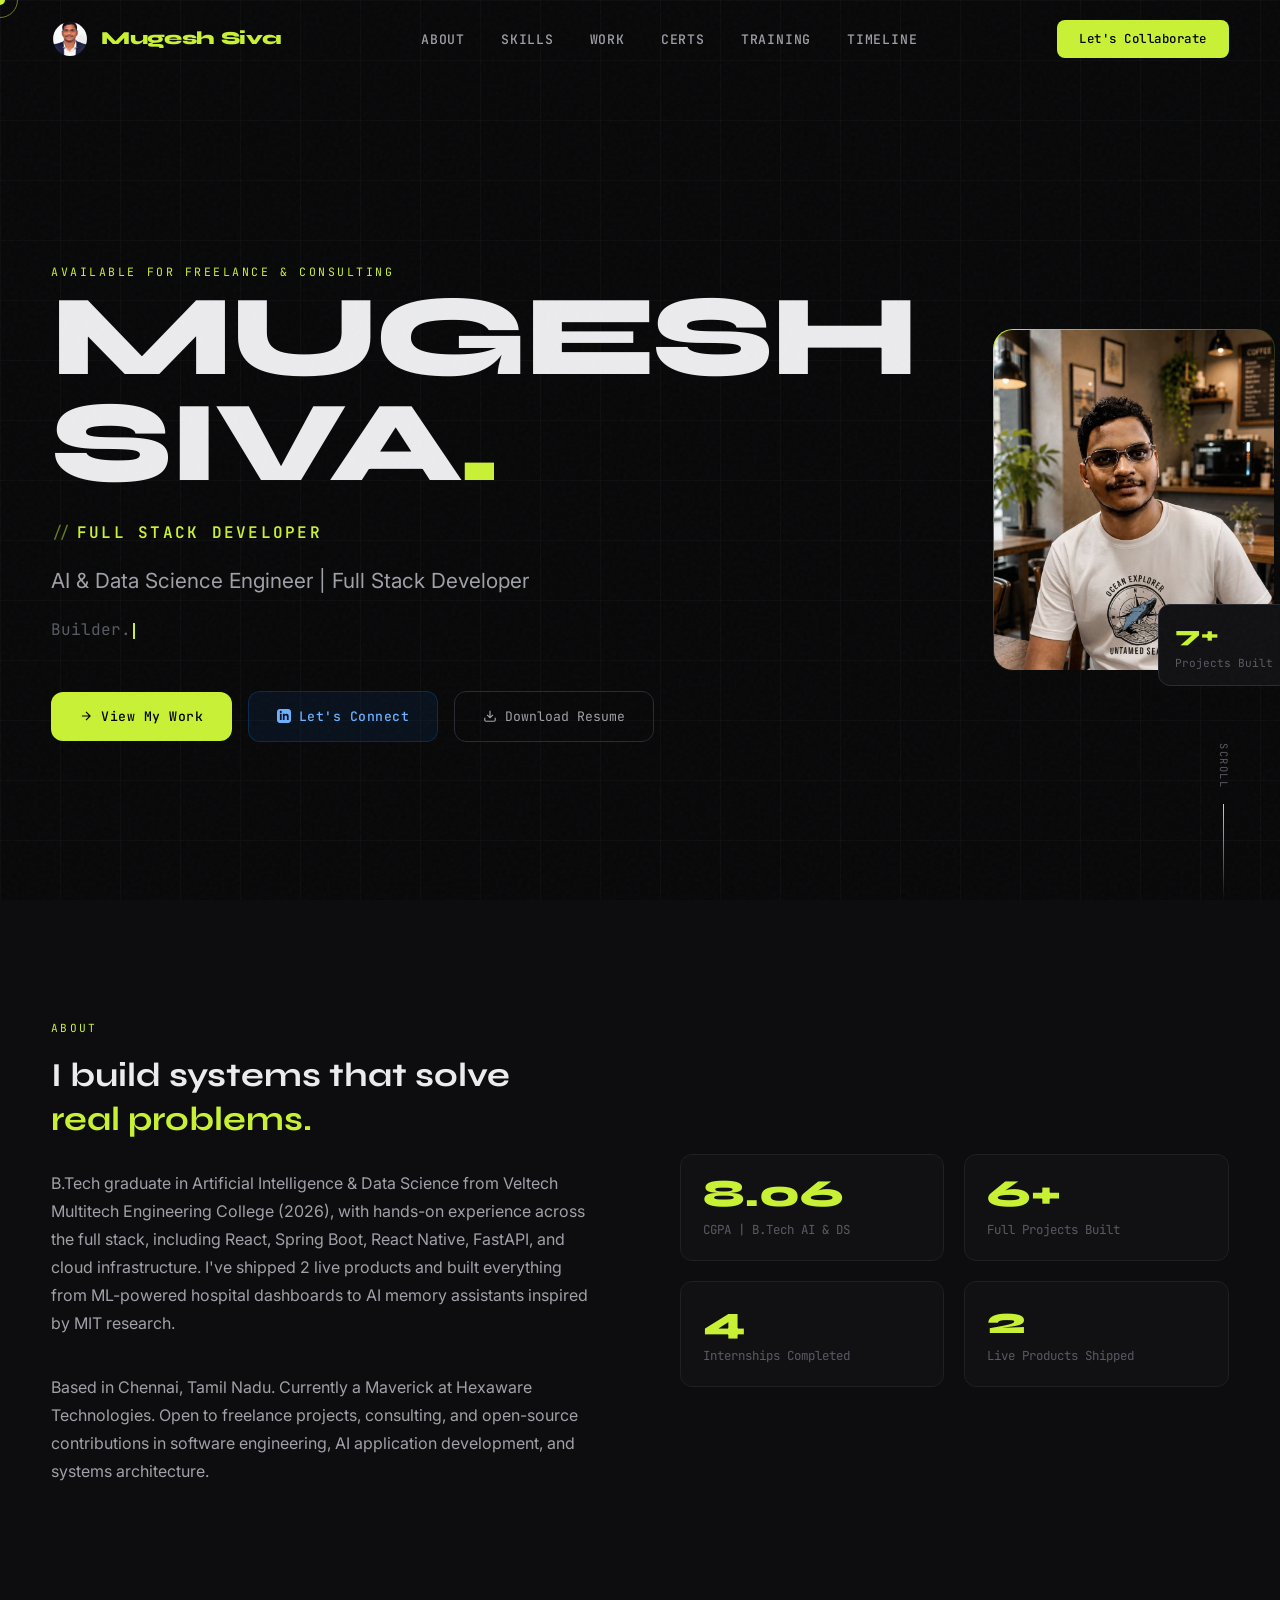
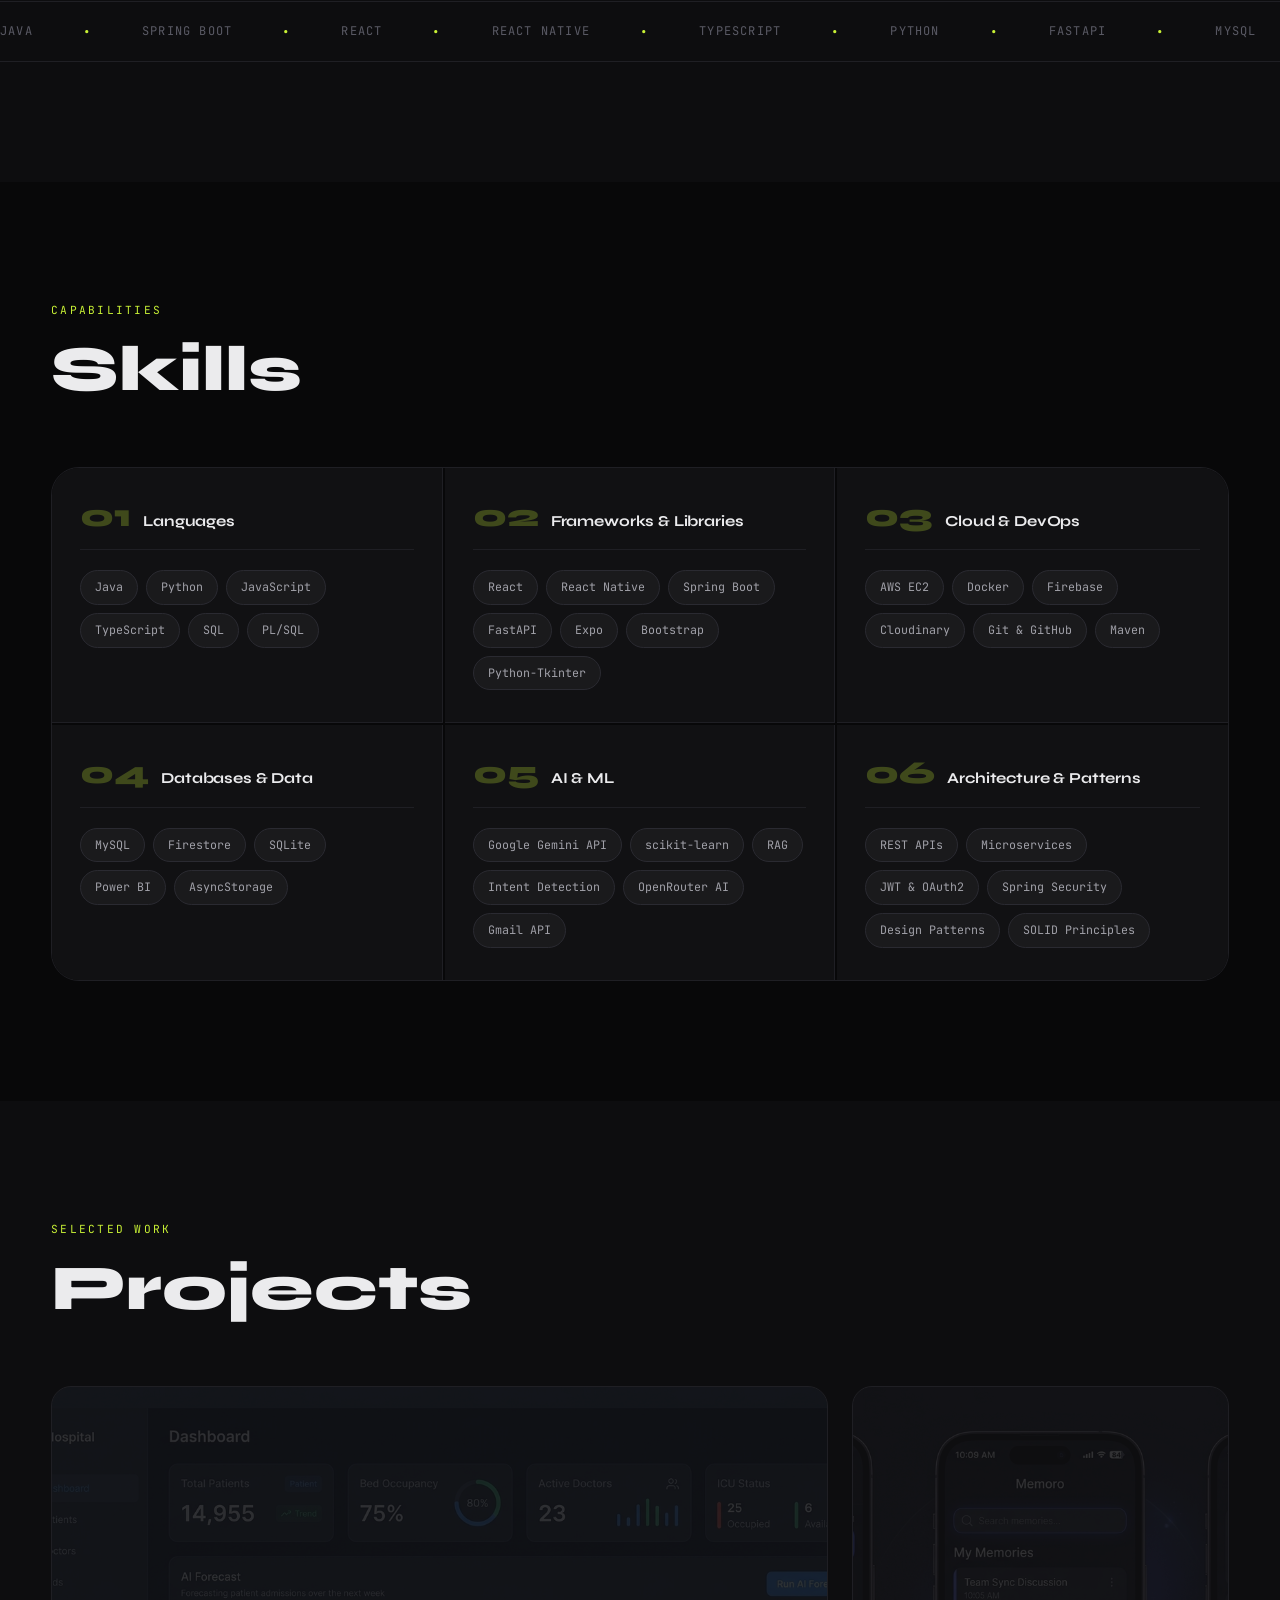
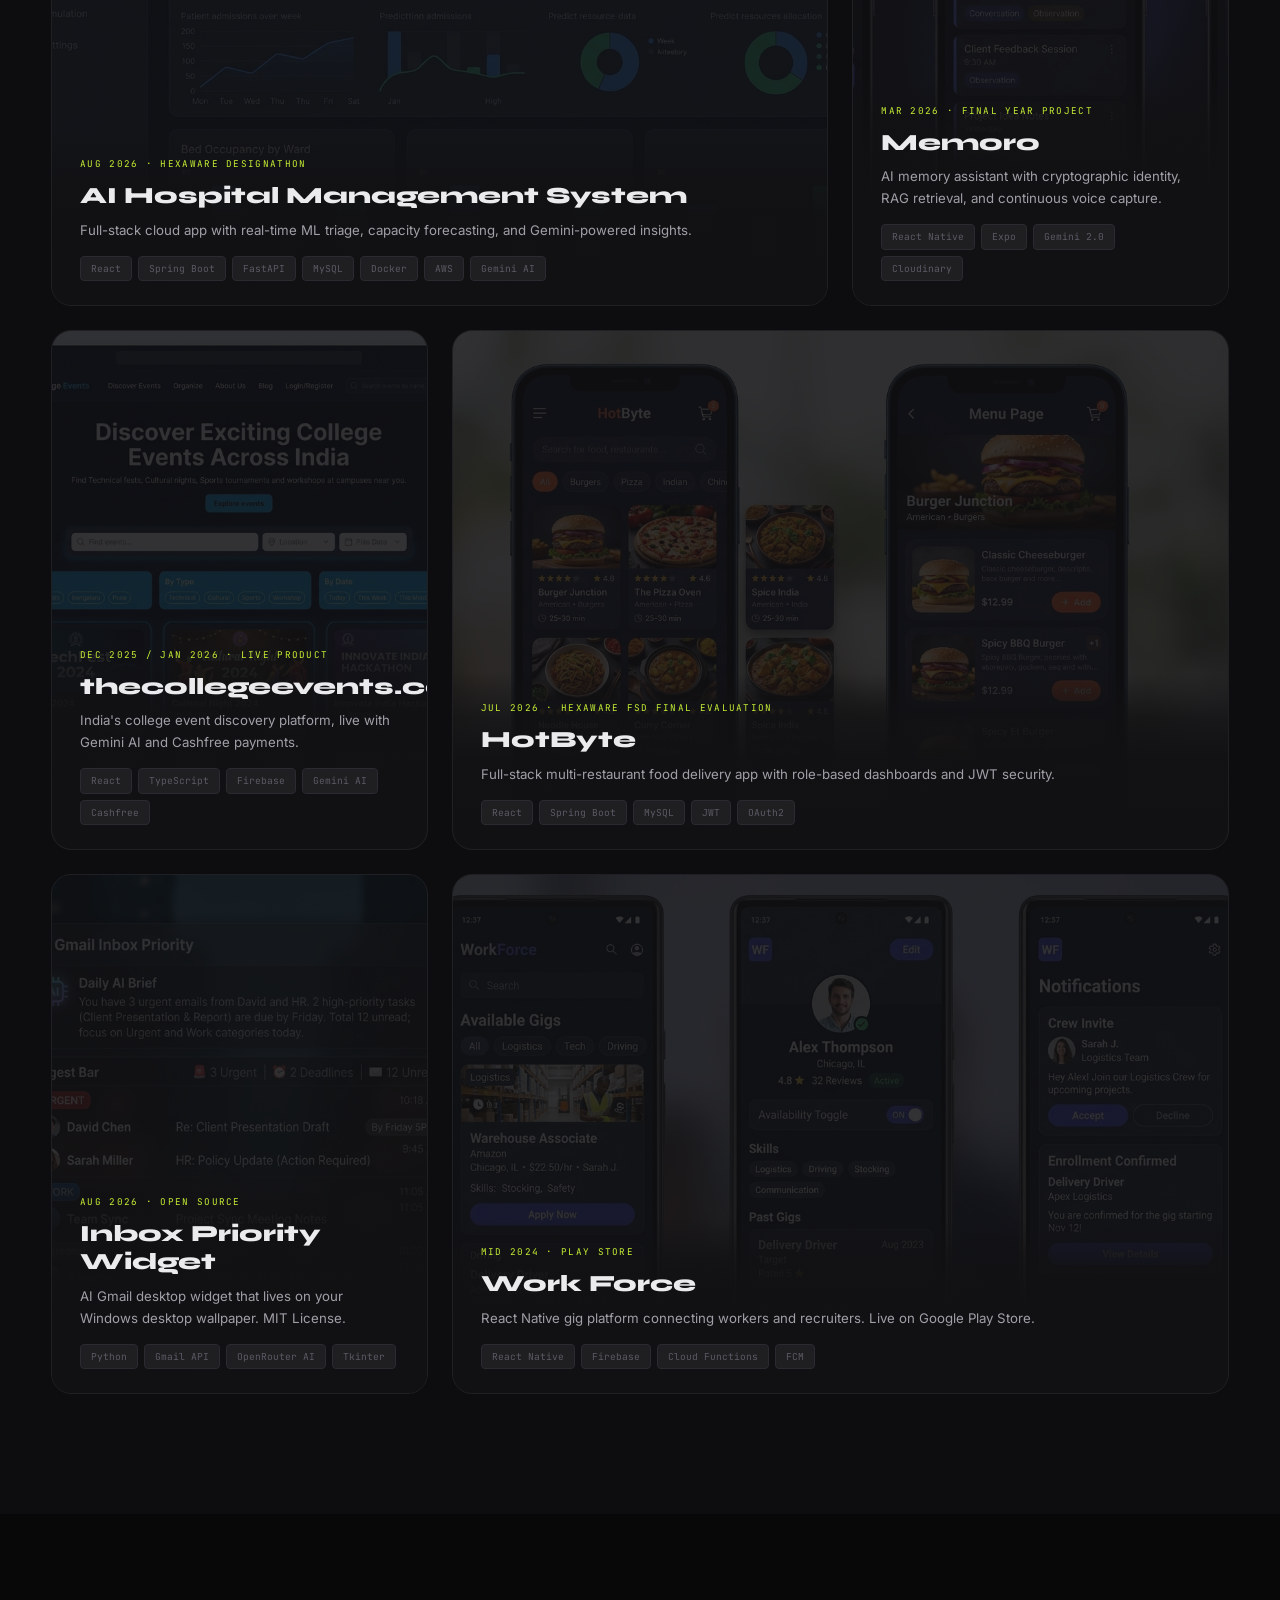
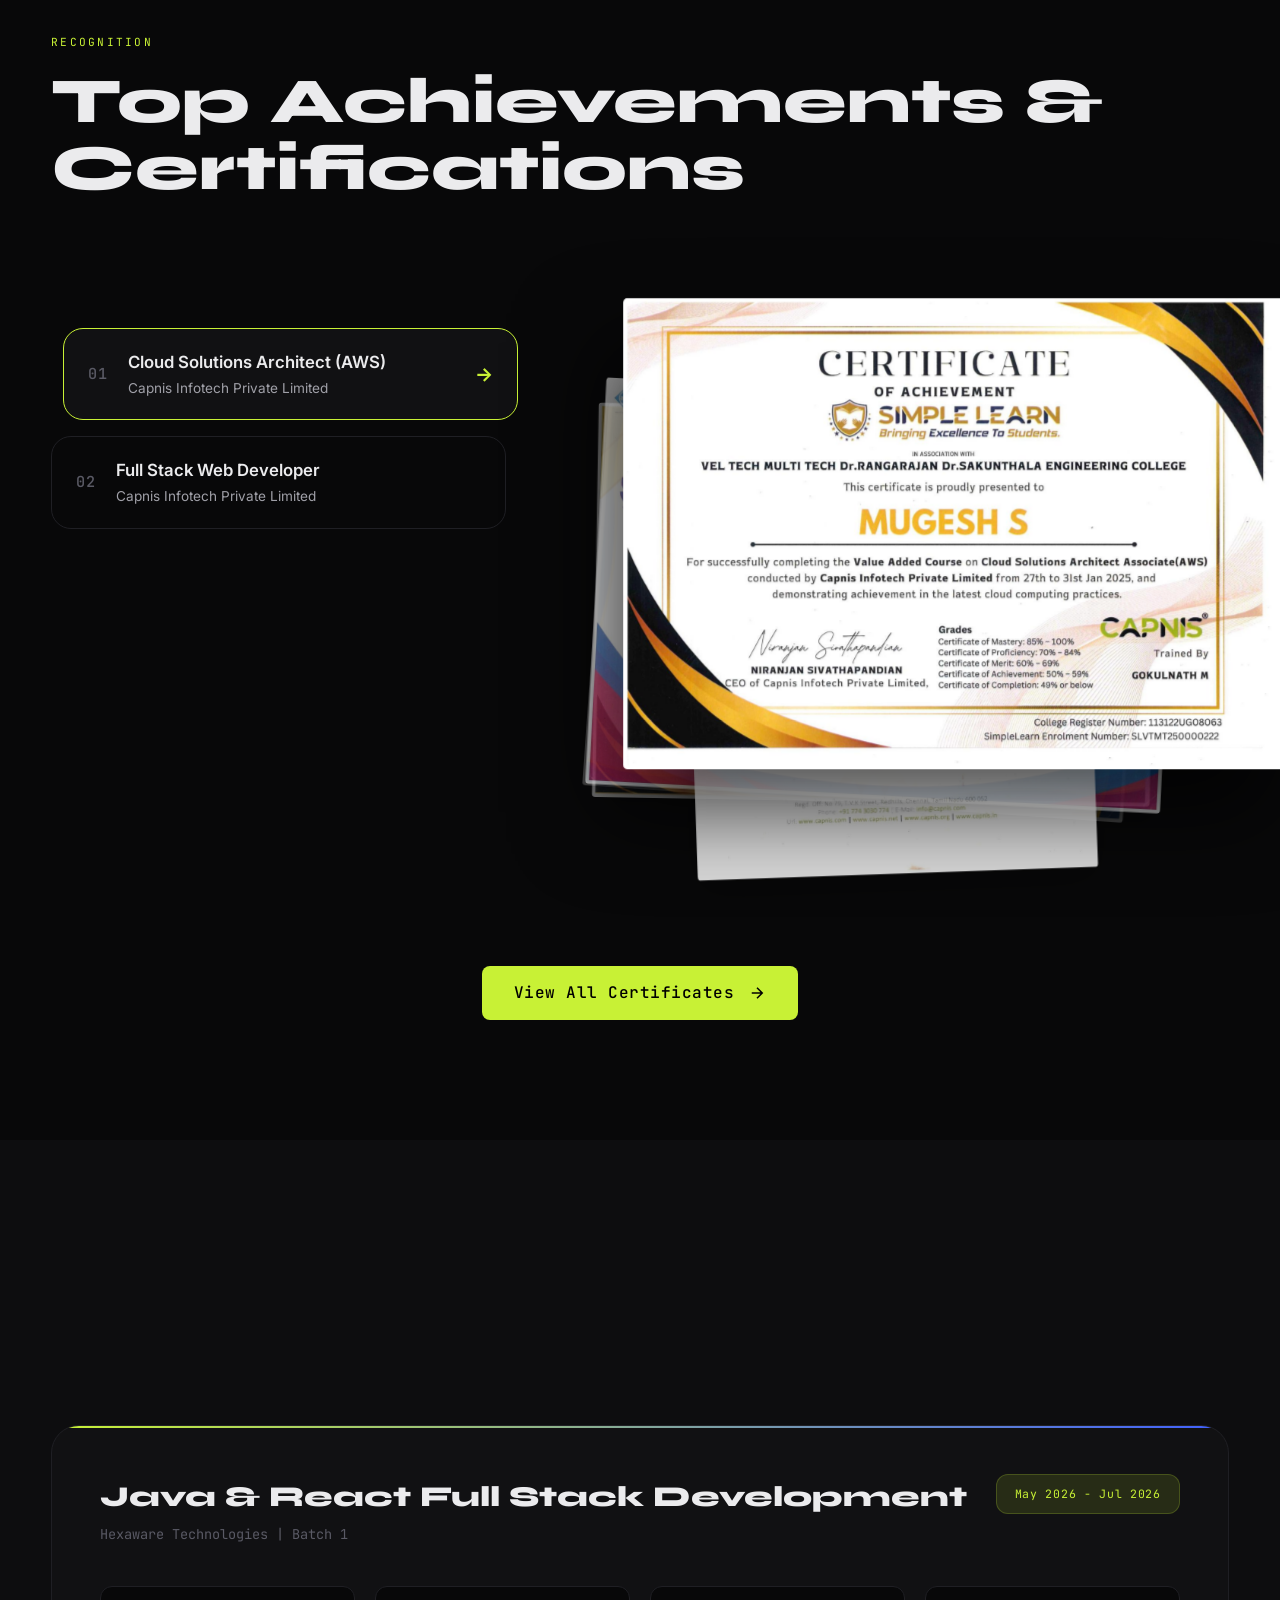
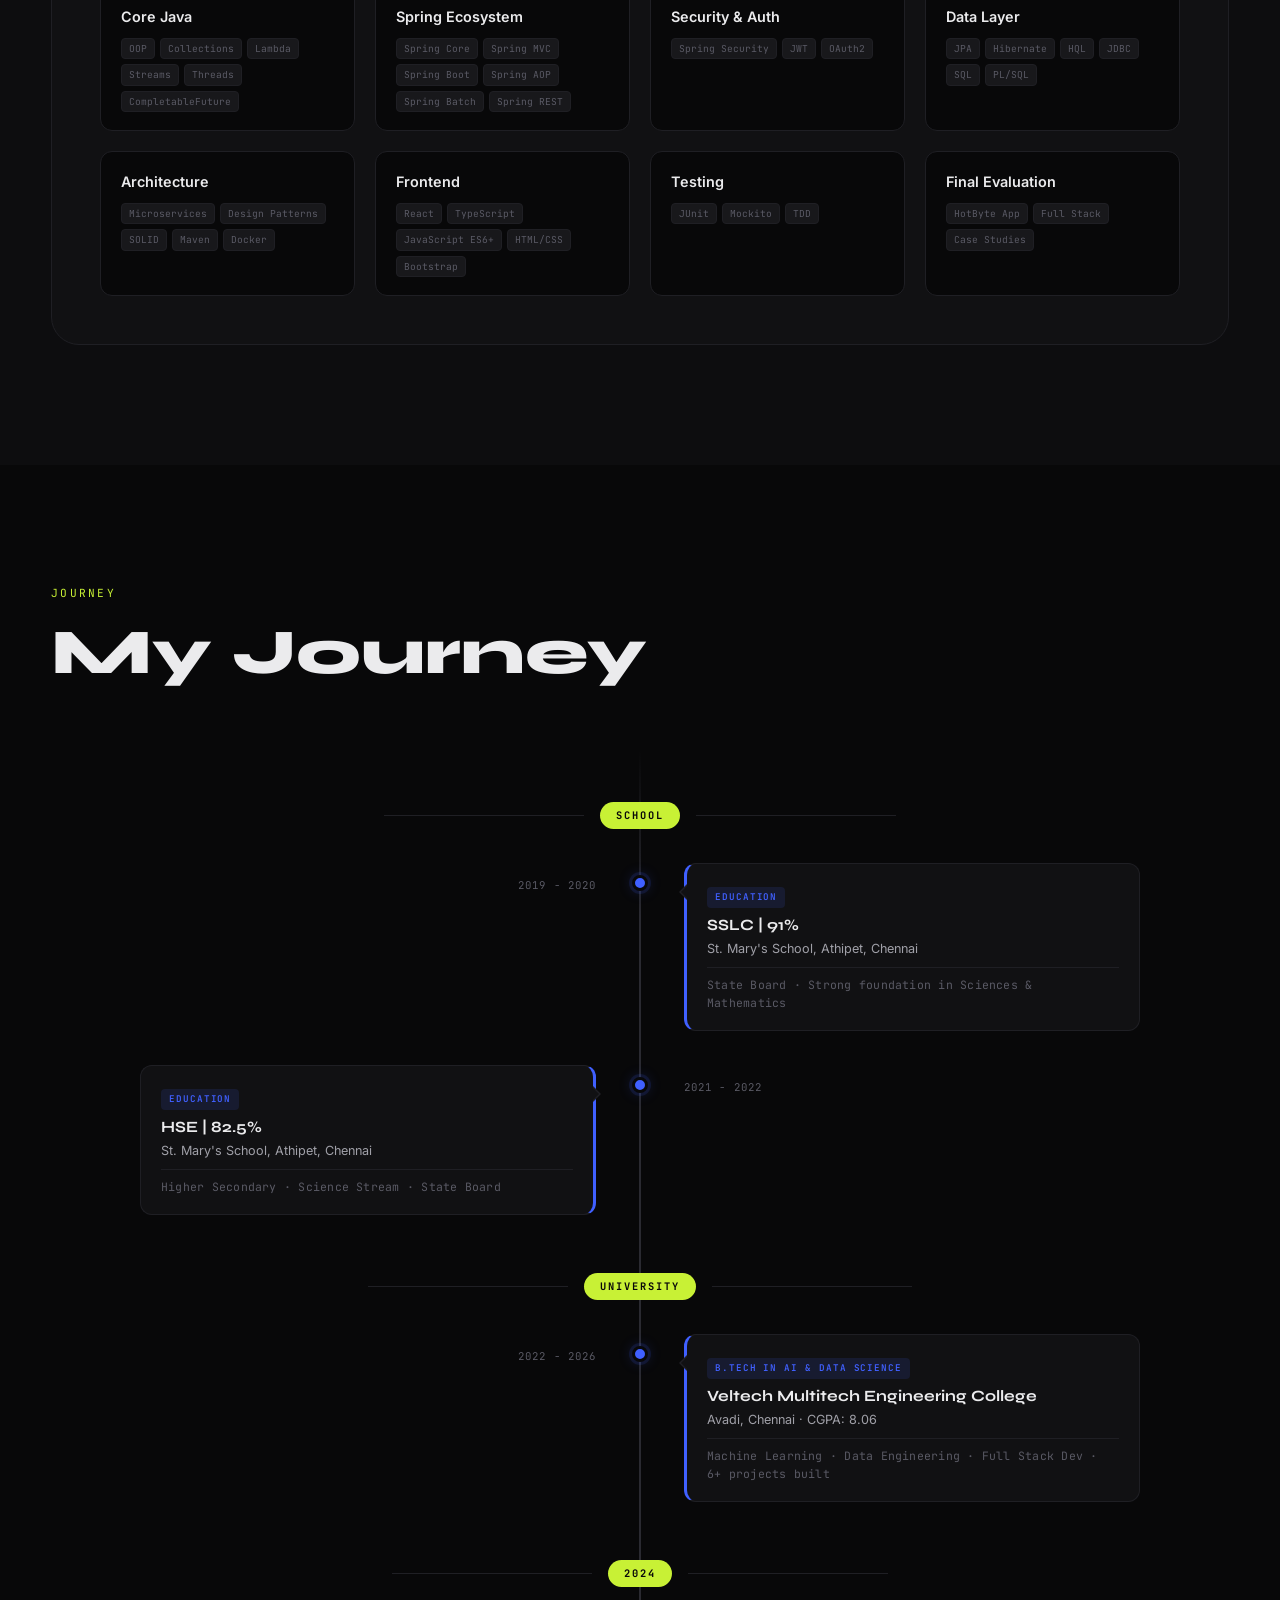
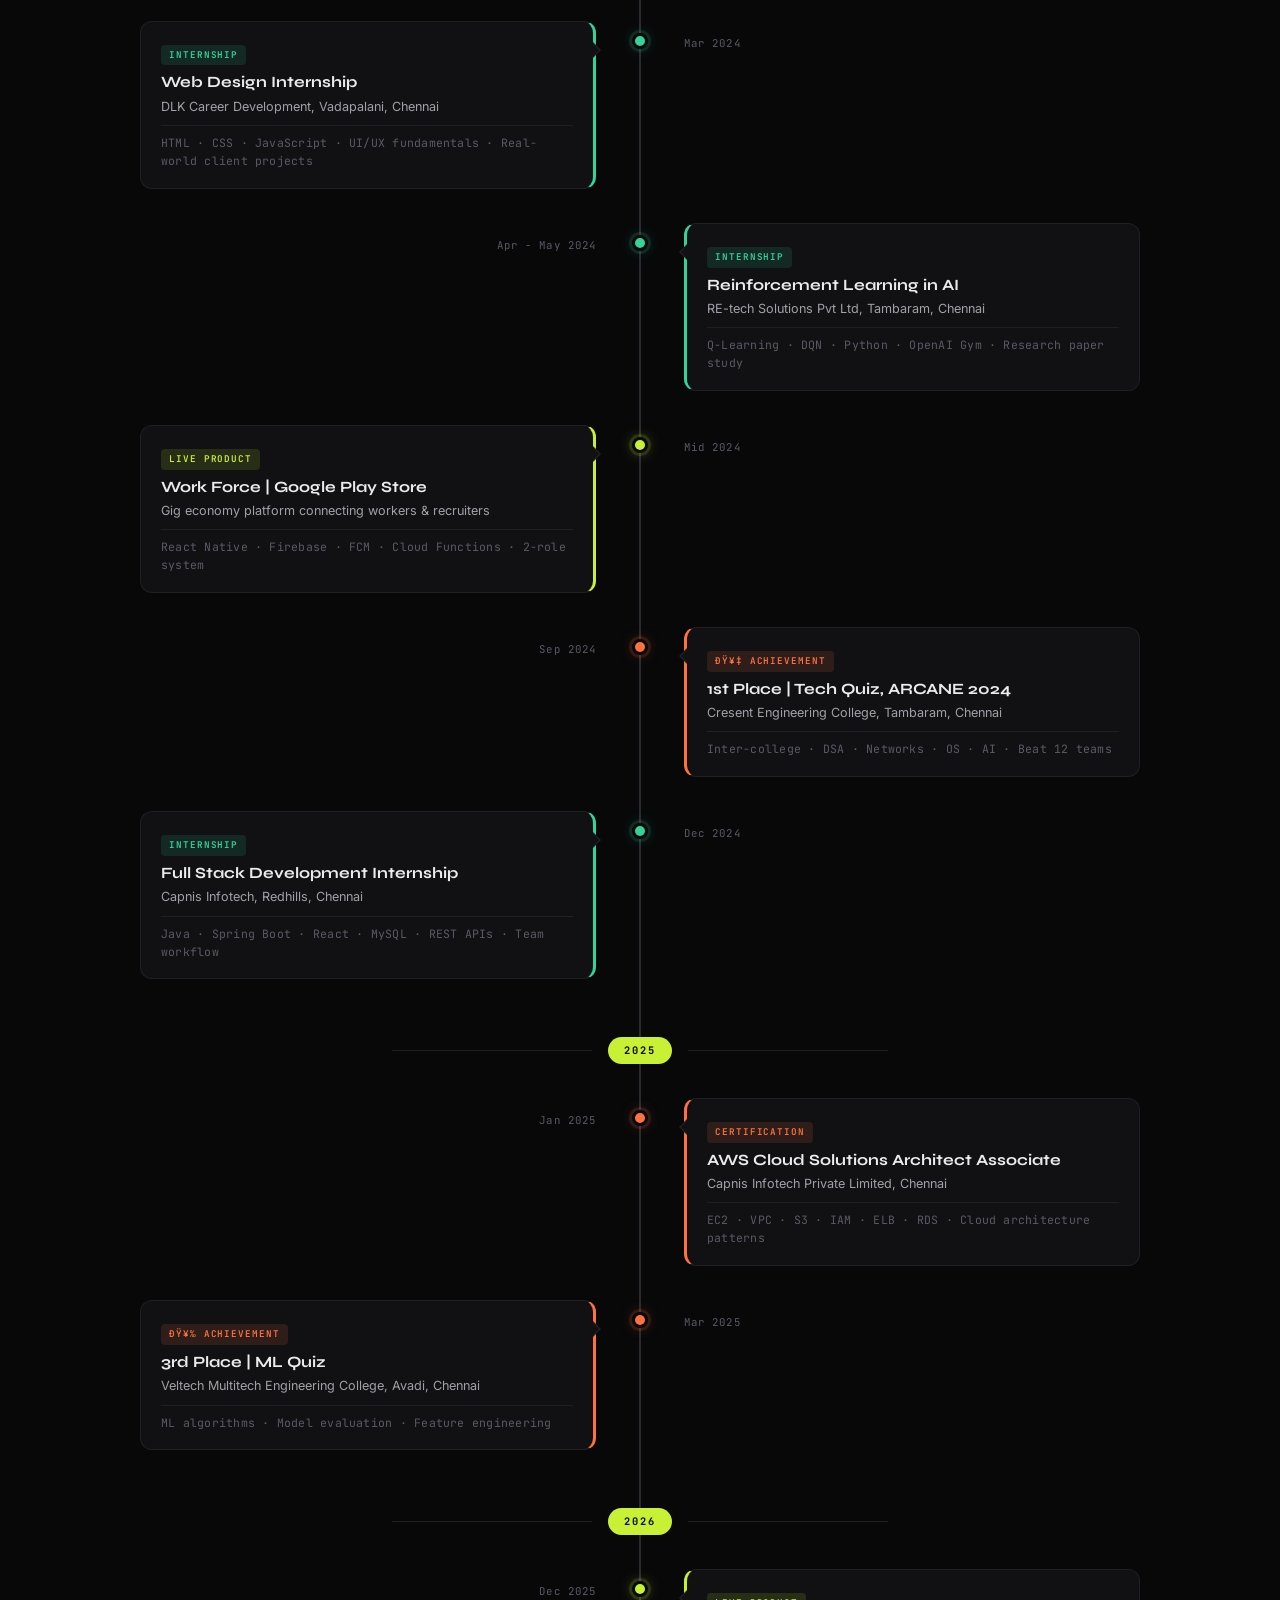
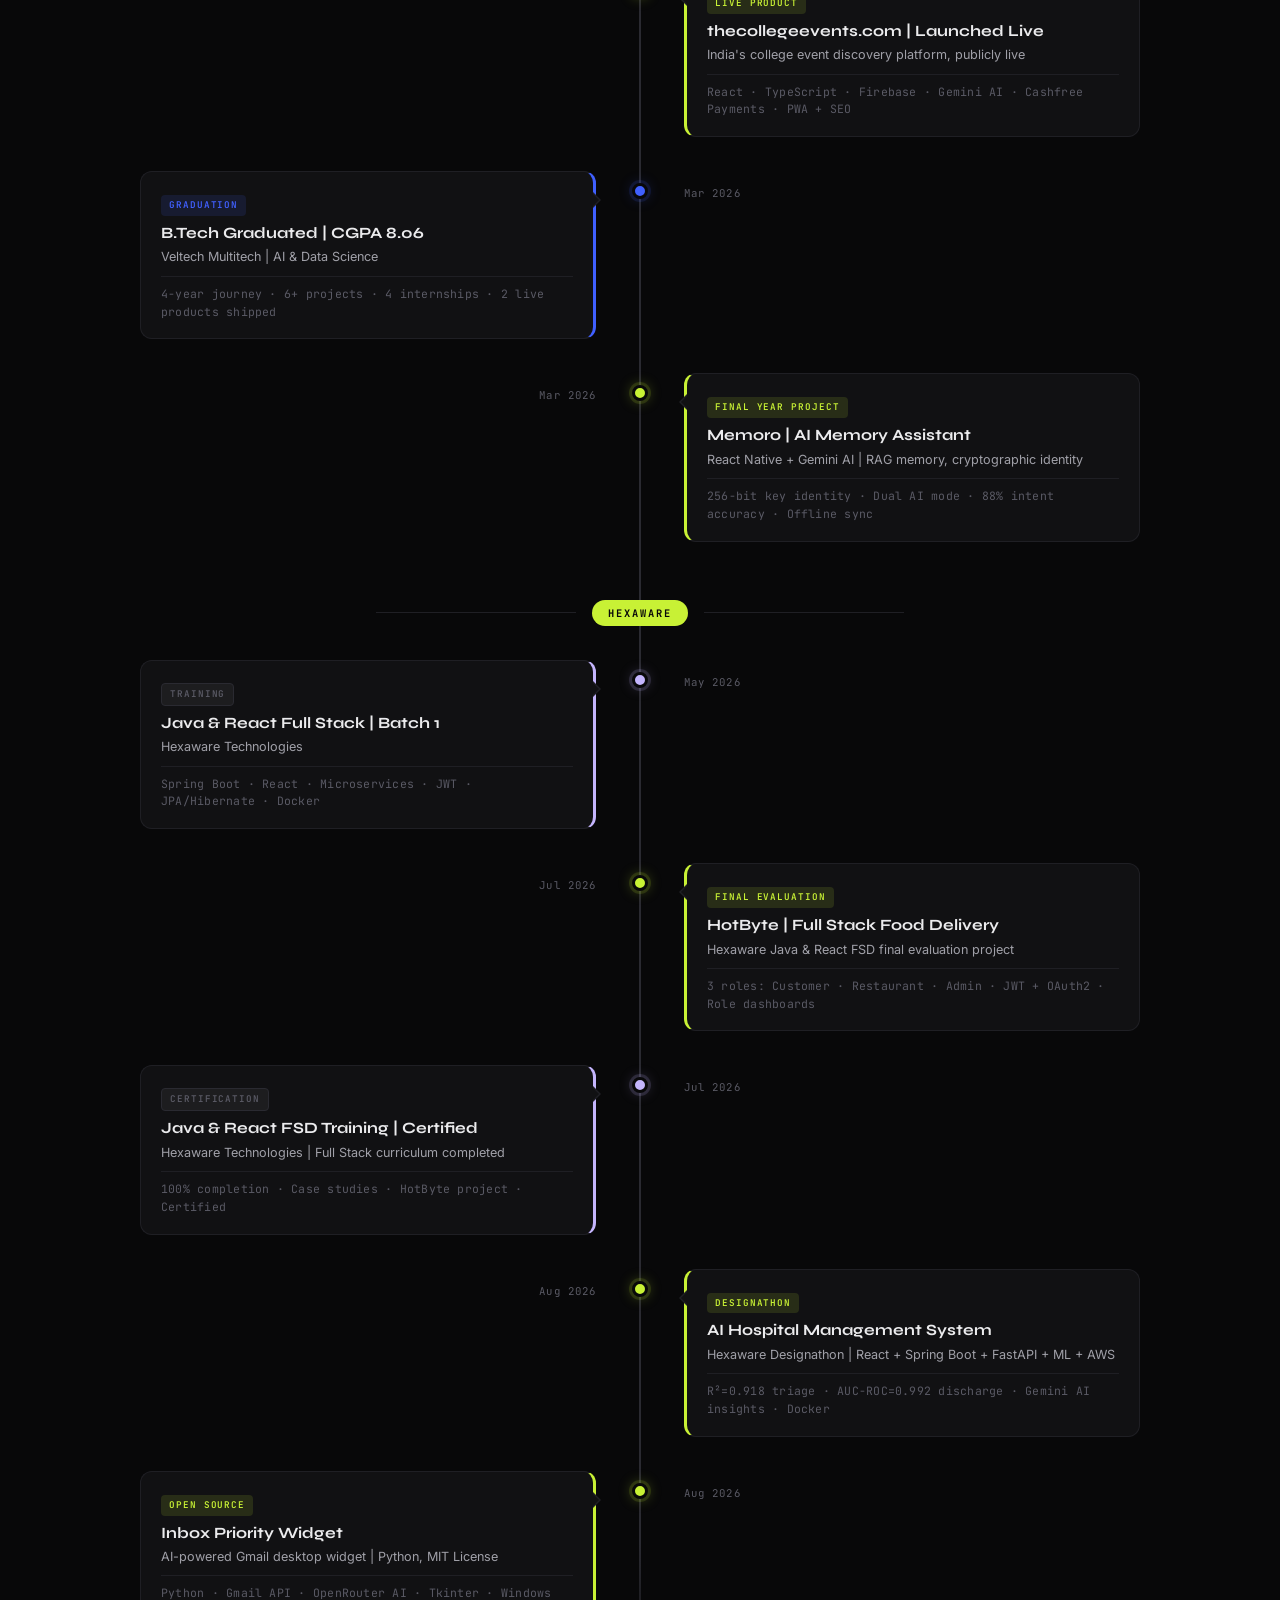
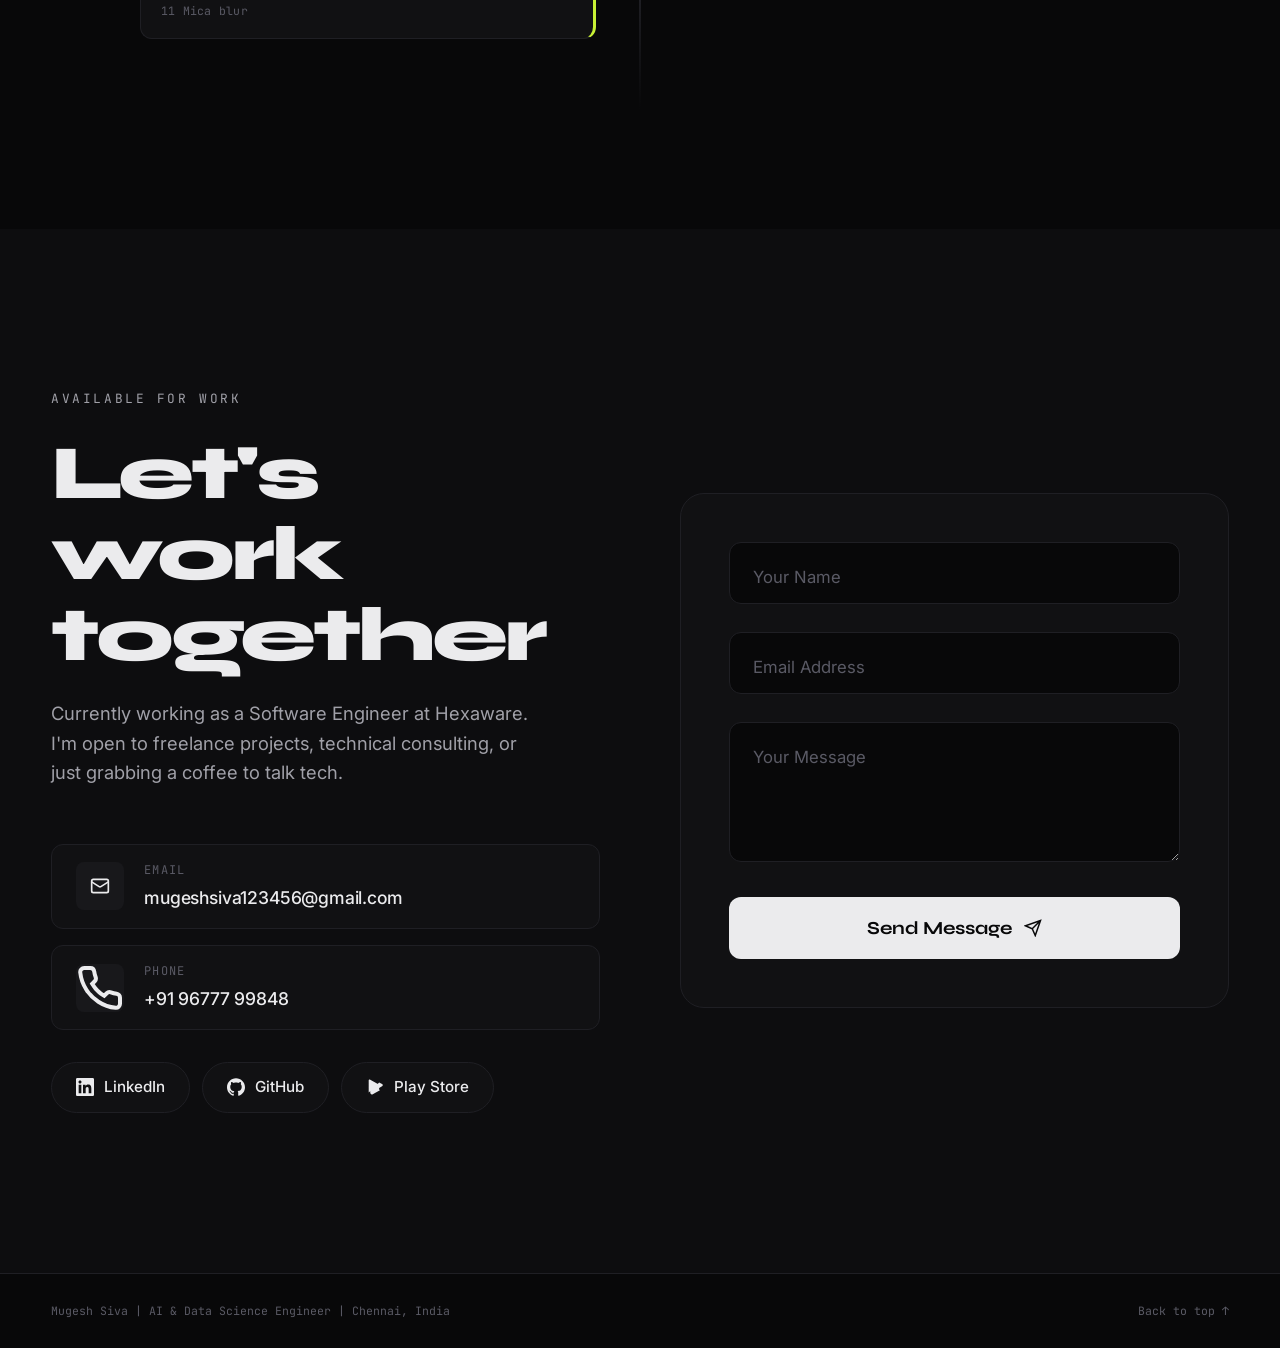
==== commit 7431869b: "feat: premium certificates page redesign with editorial layout and interactive animations" ====
--- a/index.html
+++ b/index.html
@@ -1,4 +1,4 @@
-<!DOCTYPE html>
+﻿<!DOCTYPE html>
 <html lang="en">
 
 <head>
@@ -592,18 +592,19 @@
 
         <div class="certificates-raw-stack reveal delay-2">
           <img src="assets/certificates/cert1.jpg" class="raw-cert-img active" data-cert="0" alt="AWS Certificate">
-          <img src="assets/certificates/cert2.jpg" class="raw-cert-img" data-cert="1"
-            alt="Capnis Intern Certificate">
+          <img src="assets/certificates/cert2.jpg" class="raw-cert-img" data-cert="1" alt="Capnis Intern Certificate">
           <img src="assets/certificates/cert3.jpg" class="raw-cert-img" data-cert="2" alt="Tech Quiz Certificate">
           <img src="assets/certificates/cert4.jpg" class="raw-cert-img" data-cert="3" alt="ML Quiz Certificate">
           <img src="assets/certificates/cert5.jpg" class="raw-cert-img" data-cert="4"
             alt="Reinforcement Learning Certificate">
         </div>
       </div>
-      <div class="section-cta-wrap">
-        <a href="certificates.html" class="btn-section-cta">
-          View All Certificates 
-          <svg width="18" height="18" fill="none" stroke="currentColor" stroke-width="2" viewBox="0 0 24 24">
+      <div style="text-align: center; margin-top: 50px;">
+        <a href="certificates.html" class="overlay-btn overlay-btn-primary"
+          style="padding: 14px 32px; font-size: 1rem; text-decoration: none; display: inline-flex; border-radius: 8px;">
+          View All Certificates
+          <svg width="18" height="18" fill="none" stroke="currentColor" stroke-width="2" viewBox="0 0 24 24"
+            style="margin-left: 8px;">
             <path d="M5 12h14M12 5l7 7-7 7" />
           </svg>
         </a>
@@ -1058,7 +1059,7 @@
           Currently working as a Software Engineer at Hexaware.<br />
           I'm open to freelance projects, technical consulting, or just grabbing a coffee to talk tech.
         </p>
-        
+
         <div class="contact-info-grid">
           <a href="#" data-config-mailto class="contact-card">
             <div class="contact-card-icon">
@@ -1072,11 +1073,12 @@
               <span class="contact-card-value" data-config="email">mugeshsiva123456@gmail.com</span>
             </div>
           </a>
-          
+
           <a href="#" data-config-tel class="contact-card">
             <div class="contact-card-icon">
               <svg fill="none" stroke="currentColor" stroke-width="2" viewBox="0 0 24 24">
-                <path d="M22 16.92v3a2 2 0 0 1-2.18 2 19.79 19.79 0 0 1-8.63-3.07 19.5 19.5 0 0 1-6-6 19.79 19.79 0 0 1-3.07-8.67A2 2 0 0 1 4.11 2h3a2 2 0 0 1 2 1.72c.127.96.361 1.903.7 2.81a2 2 0 0 1-.45 2.11L8.09 9.91a16 16 0 0 0 6 6l1.27-1.27a2 2 0 0 1 2.11-.45c.907.339 1.85.573 2.81.7A2 2 0 0 1 22 16.92z" />
+                <path
+                  d="M22 16.92v3a2 2 0 0 1-2.18 2 19.79 19.79 0 0 1-8.63-3.07 19.5 19.5 0 0 1-6-6 19.79 19.79 0 0 1-3.07-8.67A2 2 0 0 1 4.11 2h3a2 2 0 0 1 2 1.72c.127.96.361 1.903.7 2.81a2 2 0 0 1-.45 2.11L8.09 9.91a16 16 0 0 0 6 6l1.27-1.27a2 2 0 0 1 2.11-.45c.907.339 1.85.573 2.81.7A2 2 0 0 1 22 16.92z" />
               </svg>
             </div>
             <div class="contact-card-content">
@@ -1088,26 +1090,35 @@
 
         <div class="social-pills">
           <a href="#" data-config-href="linkedin" target="_blank" rel="noopener" class="social-pill">
-            <svg viewBox="0 0 24 24" fill="currentColor"><path d="M20.447 20.452h-3.554v-5.569c0-1.328-.027-3.037-1.852-3.037-1.853 0-2.136 1.445-2.136 2.939v5.667H9.351V9h3.414v1.561h.046c.477-.9 1.637-1.85 3.37-1.85 3.601 0 4.267 2.37 4.267 5.455v6.286zM5.337 7.433c-1.144 0-2.063-.926-2.063-2.065 0-1.138.92-2.063 2.063-2.063 1.14 0 2.064.925 2.064 2.063 0 1.139-.925 2.065-2.064 2.065zm1.782 13.019H3.555V9h3.564v11.452zM22.225 0H1.771C.792 0 0 .774 0 1.729v20.542C0 23.227.792 24 1.771 24h20.451C23.2 24 24 23.227 24 22.271V1.729C24 .774 23.2 0 22.222 0h.003z"/></svg>
+            <svg viewBox="0 0 24 24" fill="currentColor">
+              <path
+                d="M20.447 20.452h-3.554v-5.569c0-1.328-.027-3.037-1.852-3.037-1.853 0-2.136 1.445-2.136 2.939v5.667H9.351V9h3.414v1.561h.046c.477-.9 1.637-1.85 3.37-1.85 3.601 0 4.267 2.37 4.267 5.455v6.286zM5.337 7.433c-1.144 0-2.063-.926-2.063-2.065 0-1.138.92-2.063 2.063-2.063 1.14 0 2.064.925 2.064 2.063 0 1.139-.925 2.065-2.064 2.065zm1.782 13.019H3.555V9h3.564v11.452zM22.225 0H1.771C.792 0 0 .774 0 1.729v20.542C0 23.227.792 24 1.771 24h20.451C23.2 24 24 23.227 24 22.271V1.729C24 .774 23.2 0 22.222 0h.003z" />
+            </svg>
             LinkedIn
           </a>
           <a href="#" data-config-href="github" target="_blank" rel="noopener" class="social-pill">
-            <svg viewBox="0 0 24 24" fill="currentColor"><path d="M12 .297c-6.63 0-12 5.373-12 12 0 5.303 3.438 9.8 8.205 11.385.6.113.82-.258.82-.577 0-.285-.01-1.04-.015-2.04-3.338.724-4.042-1.61-4.042-1.61C4.422 18.07 3.633 17.7 3.633 17.7c-1.087-.744.084-.729.084-.729 1.205.084 1.838 1.236 1.838 1.236 1.07 1.835 2.809 1.305 3.495.998.108-.776.417-1.305.76-1.605-2.665-.3-5.466-1.332-5.466-5.93 0-1.31.465-2.38 1.235-3.22-.135-.303-.54-1.523.105-3.176 0 0 1.005-.322 3.3 1.23.96-.267 1.98-.399 3-.405 1.02.006 2.04.138 3 .405 2.28-1.552 3.285-1.23 3.285-1.23.645 1.653.24 2.873.12 3.176.765.84 1.23 1.91 1.23 3.22 0 4.61-2.805 5.625-5.475 5.92.42.36.81 1.096.81 2.22 0 1.606-.015 2.896-.015 3.286 0 .315.21.69.825.57C20.565 22.092 24 17.592 24 12.297c0-6.627-5.373-12-12-12"/></svg>
+            <svg viewBox="0 0 24 24" fill="currentColor">
+              <path
+                d="M12 .297c-6.63 0-12 5.373-12 12 0 5.303 3.438 9.8 8.205 11.385.6.113.82-.258.82-.577 0-.285-.01-1.04-.015-2.04-3.338.724-4.042-1.61-4.042-1.61C4.422 18.07 3.633 17.7 3.633 17.7c-1.087-.744.084-.729.084-.729 1.205.084 1.838 1.236 1.838 1.236 1.07 1.835 2.809 1.305 3.495.998.108-.776.417-1.305.76-1.605-2.665-.3-5.466-1.332-5.466-5.93 0-1.31.465-2.38 1.235-3.22-.135-.303-.54-1.523.105-3.176 0 0 1.005-.322 3.3 1.23.96-.267 1.98-.399 3-.405 1.02.006 2.04.138 3 .405 2.28-1.552 3.285-1.23 3.285-1.23.645 1.653.24 2.873.12 3.176.765.84 1.23 1.91 1.23 3.22 0 4.61-2.805 5.625-5.475 5.92.42.36.81 1.096.81 2.22 0 1.606-.015 2.896-.015 3.286 0 .315.21.69.825.57C20.565 22.092 24 17.592 24 12.297c0-6.627-5.373-12-12-12" />
+            </svg>
             GitHub
           </a>
           <a href="#" data-config-href="playStoreUrl" target="_blank" rel="noopener" class="social-pill">
-            <svg viewBox="0 0 24 24" fill="currentColor"><path d="M17.523 15.341l-4.707-4.707 4.707-4.707 3.86 2.22c1.378.794 1.378 2.083 0 2.877l-3.86 2.317zm-11.837.93l6.452-6.453 6.452 6.453-9.593 5.518c-.808.465-1.745.222-2.33-.51l-.98-1.008zm-2.093-1.636V3.364c0-.756.61-1.365 1.365-1.365.253 0 .504.07.72.2l10.154 5.84-5.612 5.612-6.627 5.612z"/></svg>
+            <svg viewBox="0 0 24 24" fill="currentColor">
+              <path
+                d="M17.523 15.341l-4.707-4.707 4.707-4.707 3.86 2.22c1.378.794 1.378 2.083 0 2.877l-3.86 2.317zm-11.837.93l6.452-6.453 6.452 6.453-9.593 5.518c-.808.465-1.745.222-2.33-.51l-.98-1.008zm-2.093-1.636V3.364c0-.756.61-1.365 1.365-1.365.253 0 .504.07.72.2l10.154 5.84-5.612 5.612-6.627 5.612z" />
+            </svg>
             Play Store
           </a>
         </div>
       </div>
-      
+
       <div class="contact-right reveal delay-2">
         <div class="form-wrapper">
           <form action="https://formsubmit.co/mugeshsiva123456@gmail.com" method="POST" class="contact-form">
             <input type="hidden" name="_subject" value="New Portfolio Contact!">
             <input type="hidden" name="_next" value="https://mugesh-siva.github.io/portfolio/index.html">
-            
+
             <div class="form-group">
               <input type="text" name="name" id="name" required placeholder=" " class="form-input">
               <label for="name" class="form-label">Your Name</label>
@@ -1117,7 +1128,8 @@
               <label for="email" class="form-label">Email Address</label>
             </div>
             <div class="form-group">
-              <textarea name="message" id="message" required placeholder=" " class="form-input form-textarea"></textarea>
+              <textarea name="message" id="message" required placeholder=" "
+                class="form-input form-textarea"></textarea>
               <label for="message" class="form-label">Your Message</label>
             </div>
             <button type="submit" class="form-submit-btn">
--- a/css/style.css
+++ b/css/style.css
@@ -35,7 +35,6 @@
 
   --font-head: 'Syne', sans-serif;
   --font-body: 'Inter', sans-serif;
-  --font-sans: 'Inter', sans-serif;
   --font-mono: 'JetBrains Mono', monospace;
 
   --ease-out: cubic-bezier(0.16, 1, 0.3, 1);
@@ -332,28 +331,10 @@
   color: var(--text-2);
   transition: color 0.2s;
   font-family: var(--font-mono);
-  position: relative;
-  padding-bottom: 2px;
-}
-
-.nav-links a::after {
-  content: '';
-  position: absolute;
-  bottom: -2px;
-  left: 0;
-  width: 0;
-  height: 1px;
-  background: var(--accent);
-  transition: width 0.25s var(--ease-out);
 }
 
 .nav-links a:hover {
   color: var(--accent);
-}
-
-.nav-links a:hover::after,
-.nav-links a.active::after {
-  width: 100%;
 }
 
 .nav-cta {
@@ -388,7 +369,7 @@
   transition: transform 0.3s, opacity 0.3s;
 }
 
-/* ── HERO ───────────────────────────────────────────────────────────────────── */
+/* â”€â”€ HERO â”€â”€â”€â”€â”€â”€â”€â”€â”€â”€â”€â”€â”€â”€â”€â”€â”€â”€â”€â”€â”€â”€â”€â”€â”€â”€â”€â”€â”€â”€â”€â”€â”€â”€â”€â”€â”€â”€â”€â”€â”€â”€â”€â”€â”€â”€â”€â”€â”€â”€â”€ */
 #hero {
   min-height: 100vh;
   display: flex;
@@ -435,7 +416,7 @@
   color: var(--accent);
 }
 
-/* ── Skill strip below name ───────────────────────────────────────────────── */
+/* â”€â”€ Skill strip below name â”€â”€â”€â”€â”€â”€â”€â”€â”€â”€â”€â”€â”€â”€â”€â”€â”€â”€â”€â”€â”€â”€â”€â”€â”€â”€â”€â”€â”€â”€â”€â”€â”€â”€â”€ */
 .hero-skill-cycle {
   display: flex;
   align-items: center;
@@ -484,8 +465,8 @@
 
 .hero-descriptor {
   font-family: var(--font-mono);
-  font-size: 0.9rem;
-  color: var(--text-2);
+  font-size: 1rem;
+  color: var(--text-3);
   margin-bottom: 48px;
   opacity: 0;
   animation: fadeUp 0.7s var(--ease-out) 0.85s forwards;
@@ -591,7 +572,7 @@
   position: absolute;
   inset: -1px;
   border-radius: var(--radius-lg);
-  background: linear-gradient(145deg, rgba(200, 241, 53, 0.35) 0%, transparent 55%);
+  background: linear-gradient(135deg, var(--accent) 0%, transparent 60%);
   z-index: 0;
 }
 
@@ -661,7 +642,7 @@
   animation: scrollPulse 2s ease infinite;
 }
 
-/* ── ABOUT ──────────────────────────────────────────────────────────────────── */
+/* â”€â”€ ABOUT â”€â”€â”€â”€â”€â”€â”€â”€â”€â”€â”€â”€â”€â”€â”€â”€â”€â”€â”€â”€â”€â”€â”€â”€â”€â”€â”€â”€â”€â”€â”€â”€â”€â”€â”€â”€â”€â”€â”€â”€â”€â”€â”€â”€â”€â”€â”€â”€â”€â”€ */
 #about {
   background: var(--bg-alt);
 }
@@ -691,7 +672,6 @@
   color: var(--text-2);
   line-height: 1.75;
   margin-bottom: 36px;
-  max-width: 58ch;
 }
 
 .about-stats {
@@ -768,7 +748,7 @@
   font-size: 1.2rem;
 }
 
-/* ── TIMELINE — True alternating 3-column layout ───────────────────────────── */
+/* â”€â”€ TIMELINE — True alternating 3-column layout â”€â”€â”€â”€â”€â”€â”€â”€â”€â”€â”€ */
 #timeline {
   background: var(--bg);
 }
@@ -780,7 +760,7 @@
   padding: 4px 0 60px;
 }
 
-/* ── Central spine ── */
+/* â”€ Central spine â”€ */
 .ti-track {
   position: absolute;
   left: 50%;
@@ -802,11 +782,12 @@
   width: 2px;
   height: 0;
   transform: translateX(-50%);
-  background: linear-gradient(to bottom, var(--accent), rgba(200, 241, 53, 0.3));
+  background: linear-gradient(to bottom, var(--accent), rgba(200, 241, 53, 0.4));
   transition: height 0.1s linear;
-}
-
-/* ── Year group divider ── */
+  box-shadow: 0 0 12px rgba(200, 241, 53, 0.5), 0 0 4px rgba(200, 241, 53, 0.8);
+}
+
+/* â”€ Year group divider â”€ */
 .ti-year {
   display: flex;
   align-items: center;
@@ -845,7 +826,7 @@
   border-radius: 100px;
 }
 
-/* ── Each row: 3-column grid (left | spine | right) ── */
+/* â”€ Each row: 3-column grid (left | spine | right) â”€ */
 .ti {
   display: grid;
   grid-template-columns: 1fr 44px 1fr;
@@ -859,7 +840,7 @@
   margin-bottom: 0;
 }
 
-/* ── Spine column (always col-2 in DOM) ── */
+/* â”€ Spine column (always col-2 in DOM) â”€ */
 .ti-spine {
   display: flex;
   flex-direction: column;
@@ -869,7 +850,7 @@
   z-index: 4;
 }
 
-/* ── Dot ── */
+/* â”€ Dot â”€ */
 .ti-dot {
   width: 16px;
   height: 16px;
@@ -943,15 +924,15 @@
   background: radial-gradient(circle, rgba(196, 181, 253, 0.12) 0%, transparent 70%);
 }
 
-/* ── Meta (date) column ── */
-/* Normal: meta is col-1 → date right-aligned */
+/* â”€ Meta (date) column â”€ */
+/* Normal: meta is col-1 â†’ date right-aligned */
 .ti-meta {
   padding-top: 24px;
   padding-right: 22px;
   text-align: right;
 }
 
-/* Flip: meta is col-3 → date left-aligned */
+/* Flip: meta is col-3 â†’ date left-aligned */
 .ti.ti-flip .ti-meta {
   padding-right: 0;
   padding-left: 22px;
@@ -966,13 +947,13 @@
   line-height: 1.5;
 }
 
-/* ── Card column ── */
-/* Normal: card is col-3 → indent from left */
+/* â”€ Card column â”€ */
+/* Normal: card is col-3 â†’ indent from left */
 .ti-card {
   padding: 10px 0 10px 22px;
 }
 
-/* Flip: card is col-1 → indent from right */
+/* Flip: card is col-1 â†’ indent from right */
 .ti.ti-flip .ti-card {
   padding: 10px 22px 10px 0;
 }
@@ -988,7 +969,7 @@
   overflow: visible;
 }
 
-/* ── Arrow notch: right-side cards point LEFT toward spine ── */
+/* â”€ Arrow notch: right-side cards point LEFT toward spine â”€ */
 .ti-card-inner::before {
   content: '';
   position: absolute;
@@ -1016,7 +997,7 @@
   z-index: 3;
 }
 
-/* ── Left-side cards (flip) point RIGHT toward spine ── */
+/* â”€ Left-side cards (flip) point RIGHT toward spine â”€ */
 .ti.ti-flip .ti-card-inner::before {
   left: auto;
   right: -8px;
@@ -1142,10 +1123,11 @@
   position: fixed;
   top: 0;
   left: 0;
-  height: 2px;
+  height: 3px;
   background: var(--accent);
   width: 0%;
   z-index: 10000;
+  box-shadow: 0 0 10px var(--accent-glow);
   transition: width 0.1s ease-out;
   pointer-events: none;
 }
@@ -1191,7 +1173,7 @@
 .ti-title {
   font-family: var(--font-head);
   font-weight: 700;
-  font-size: 1.02rem;
+  font-size: 0.98rem;
   color: var(--text);
   margin-bottom: 4px;
   line-height: 1.3;
@@ -1225,7 +1207,7 @@
   box-shadow: 0 0 8px rgba(200, 241, 53, 0.5);
 }
 
-/* ── New left-rail timeline items ── */
+/* â”€â”€ New left-rail timeline items â”€â”€ */
 .timeline-item {
   display: grid;
   grid-template-columns: 148px 1fr;
@@ -1478,7 +1460,7 @@
   letter-spacing: 0.02em;
 }
 
-/* ── PROJECTS ─────────────────────────────────────────────────────────────── */
+/* â”€â”€ PROJECTS â”€â”€â”€â”€â”€â”€â”€â”€â”€â”€â”€â”€â”€â”€â”€â”€â”€â”€â”€â”€â”€â”€â”€â”€â”€â”€â”€â”€â”€â”€â”€â”€â”€â”€â”€â”€â”€â”€â”€â”€â”€â”€â”€â”€â”€â”€â”€ */
 #projects {
   background: var(--bg-alt);
 }
@@ -1519,9 +1501,9 @@
 
 /* Cool animated glow and float effect on hover */
 .bento-card:hover {
-  border-color: rgba(200, 241, 53, 0.45);
-  transform: translateY(-6px);
-  box-shadow: 0 24px 60px rgba(0, 0, 0, 0.5), 0 0 0 1px rgba(200, 241, 53, 0.3);
+  border-color: rgba(200, 241, 53, 0.6);
+  transform: translateY(-8px) scale(1.015);
+  box-shadow: 0 32px 80px rgba(0, 0, 0, 0.5), 0 0 0 1px rgba(200, 241, 53, 0.5), 0 0 30px rgba(200, 241, 53, 0.15);
   z-index: 10;
 }
 
@@ -3014,8 +2996,8 @@
 }
 
 /* Floating Label Magic */
-.form-input:focus ~ .form-label,
-.form-input:not(:placeholder-shown) ~ .form-label {
+.form-input:focus~.form-label,
+.form-input:not(:placeholder-shown)~.form-label {
   transform: translateY(-38px) scale(0.85);
   transform-origin: left top;
   color: var(--text);
@@ -3049,140 +3031,12 @@
     grid-template-columns: 1fr;
     gap: 60px;
   }
-  
+
   .contact-title {
     font-size: clamp(2.8rem, 10vw, 4rem);
   }
-  
+
   .contact-form {
     padding: 32px 24px;
   }
-}
-
-/* ── Section CTA Button ──────────────────────────────────────────────────── */
-.section-cta-wrap {
-  text-align: center;
-  margin-top: 56px;
-}
-
-.btn-section-cta {
-  display: inline-flex;
-  align-items: center;
-  gap: 10px;
-  padding: 14px 32px;
-  background: var(--accent);
-  color: #000;
-  border-radius: 10px;
-  font-family: var(--font-mono);
-  font-size: 0.85rem;
-  font-weight: 500;
-  letter-spacing: 0.04em;
-  text-decoration: none;
-  transition: transform 0.2s var(--ease-spring), box-shadow 0.2s;
-}
-
-.btn-section-cta:hover {
-  transform: translateY(-3px);
-  box-shadow: 0 12px 32px rgba(200, 241, 53, 0.2);
-}
-
-/* ── Stat card improved hover ────────────────────────────────────────────── */
-.stat-card:hover {
-  border-color: var(--accent);
-  background: var(--surface-2);
-}
-
-/* ── Improved skill tag hover specificity ────────────────────────────────── */
-.skill-tag:hover {
-  color: var(--accent);
-  border-color: rgba(200, 241, 53, 0.5);
-  background: var(--accent-dim);
-}
-
-/* ── Focus visible states (keyboard nav accessibility) ───────────────────── */
-a:focus-visible,
-button:focus-visible {
-  outline: 2px solid var(--accent);
-  outline-offset: 3px;
-  border-radius: 4px;
-}
-
-/* ── Sidebar link improved hover ────────────────────────────────────────── */
-.sidebar-link {
-  transition: border-color 0.2s, color 0.2s, transform 0.2s var(--ease-out);
-}
-
-/* ── Bento card: subtle image scale on non-hover too ────────────────────── */
-.bento-img {
-  opacity: 0.18;
-}
-
-/* ── Achievement active highlight ───────────────────────────────────────── */
-.achievement-item:hover,
-.achievement-item.active {
-  box-shadow: none;
-}
-
-/* ── Project preview border treatment ───────────────────────────────────── */
-.project-preview {
-  transition: box-shadow 0.3s var(--ease-out);
-}
-
-.project-preview:hover {
-  box-shadow: 0 16px 48px rgba(0, 0, 0, 0.4);
-}
-
-/* ── Smooth training module focus ───────────────────────────────────────── */
-.training-module {
-  transition: border-color 0.2s, transform 0.2s var(--ease-out), background 0.2s;
-}
-
-.training-module:hover {
-  background: var(--surface-2);
-}
-
-/* ── Nav CTA refined hover ──────────────────────────────────────────────── */
-.nav-cta:hover {
-  opacity: 1;
-  background: #b1e81a;
-  transform: translateY(-1px);
-}
-
-/* ── Scroll cue reduced visual noise ────────────────────────────────────── */
-.scroll-line {
-  background: linear-gradient(to bottom, var(--accent), transparent);
-}
-
-/* ── Timeline year badge padding fix ───────────────────────────────────── */
-.ti-year-badge {
-  white-space: nowrap;
-}
-
-/* ── Project hero bottom border treatment ───────────────────────────────── */
-.project-hero {
-  border-bottom-color: var(--border);
-}
-
-/* ── Contact section responsive ─────────────────────────────────────────── */
-@media (max-width: 768px) {
-  #contact {
-    padding: 100px 0;
-  }
-
-  .contact-sub {
-    font-size: 1rem;
-  }
-
-  .social-pills {
-    gap: 8px;
-  }
-
-  .social-pill {
-    padding: 10px 18px;
-    font-size: 0.88rem;
-  }
-
-  .contact-card-value {
-    font-size: 0.95rem;
-  }
-}
+}
